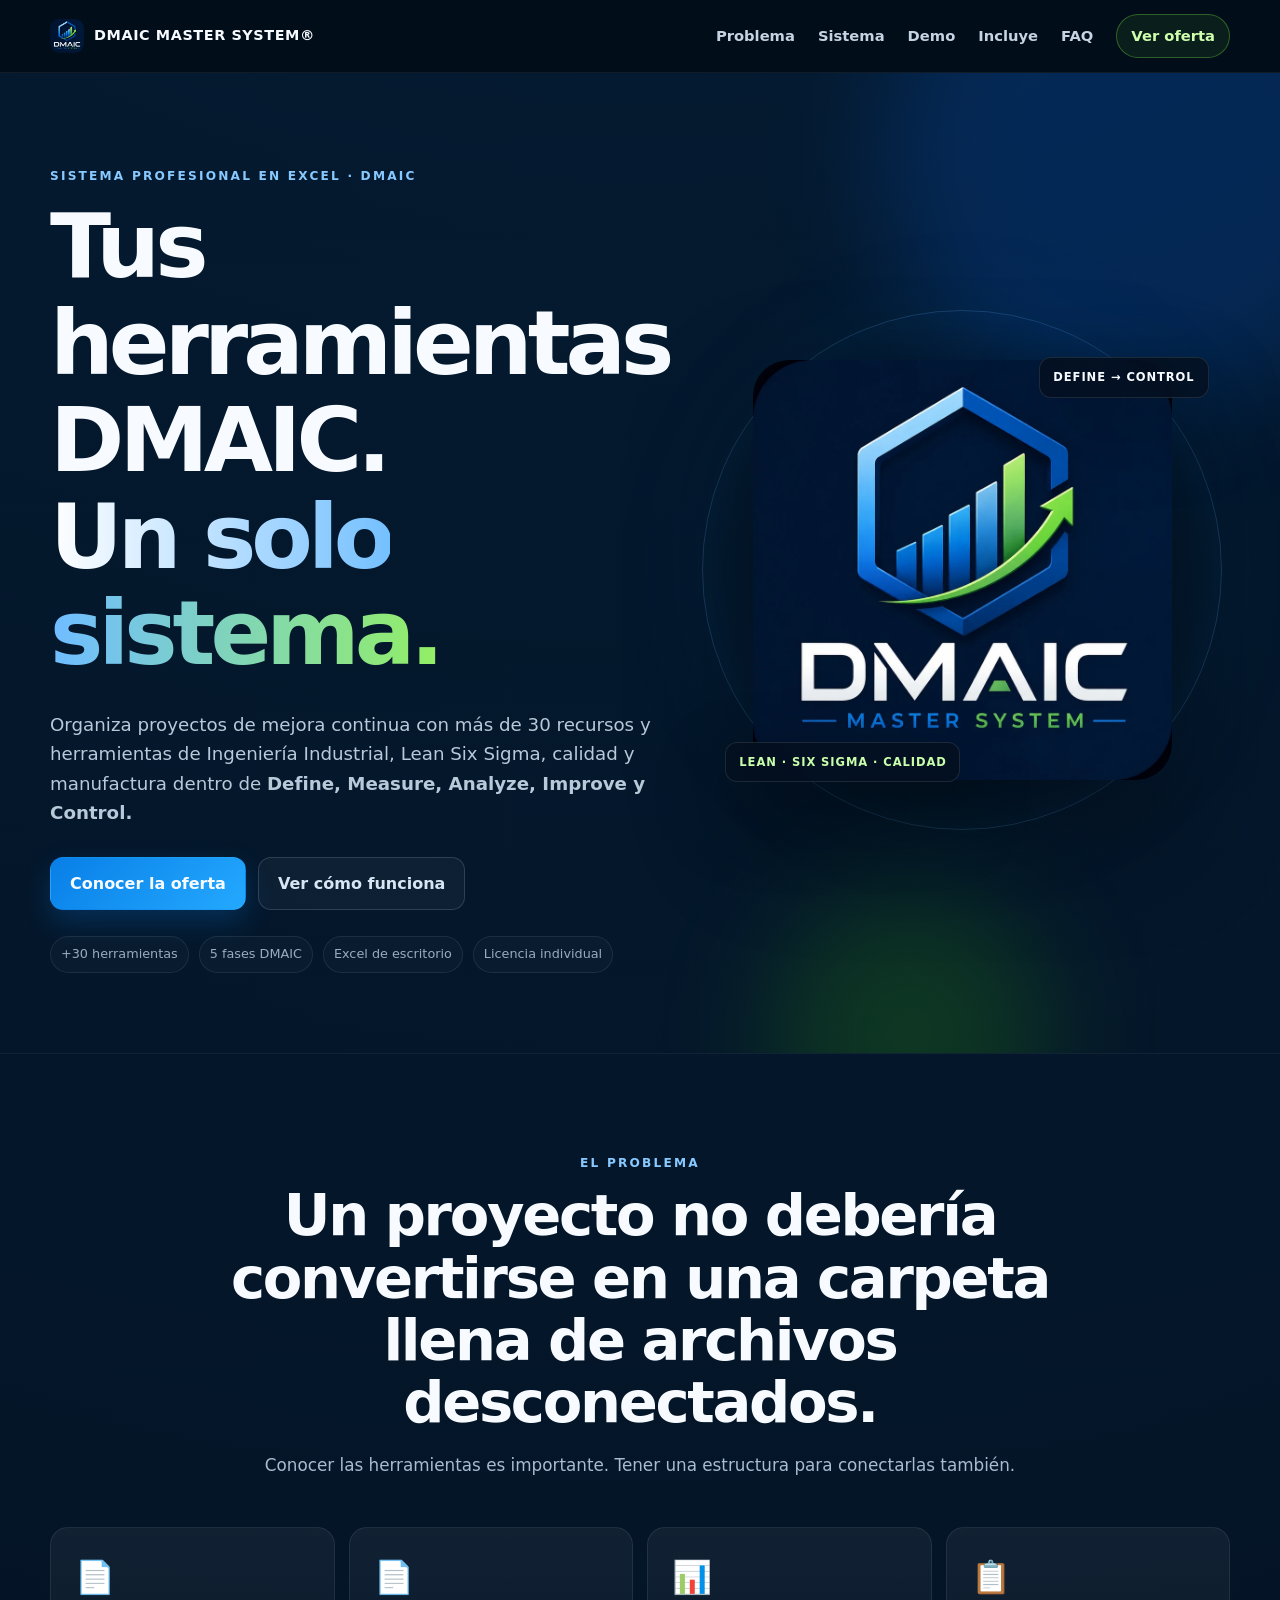
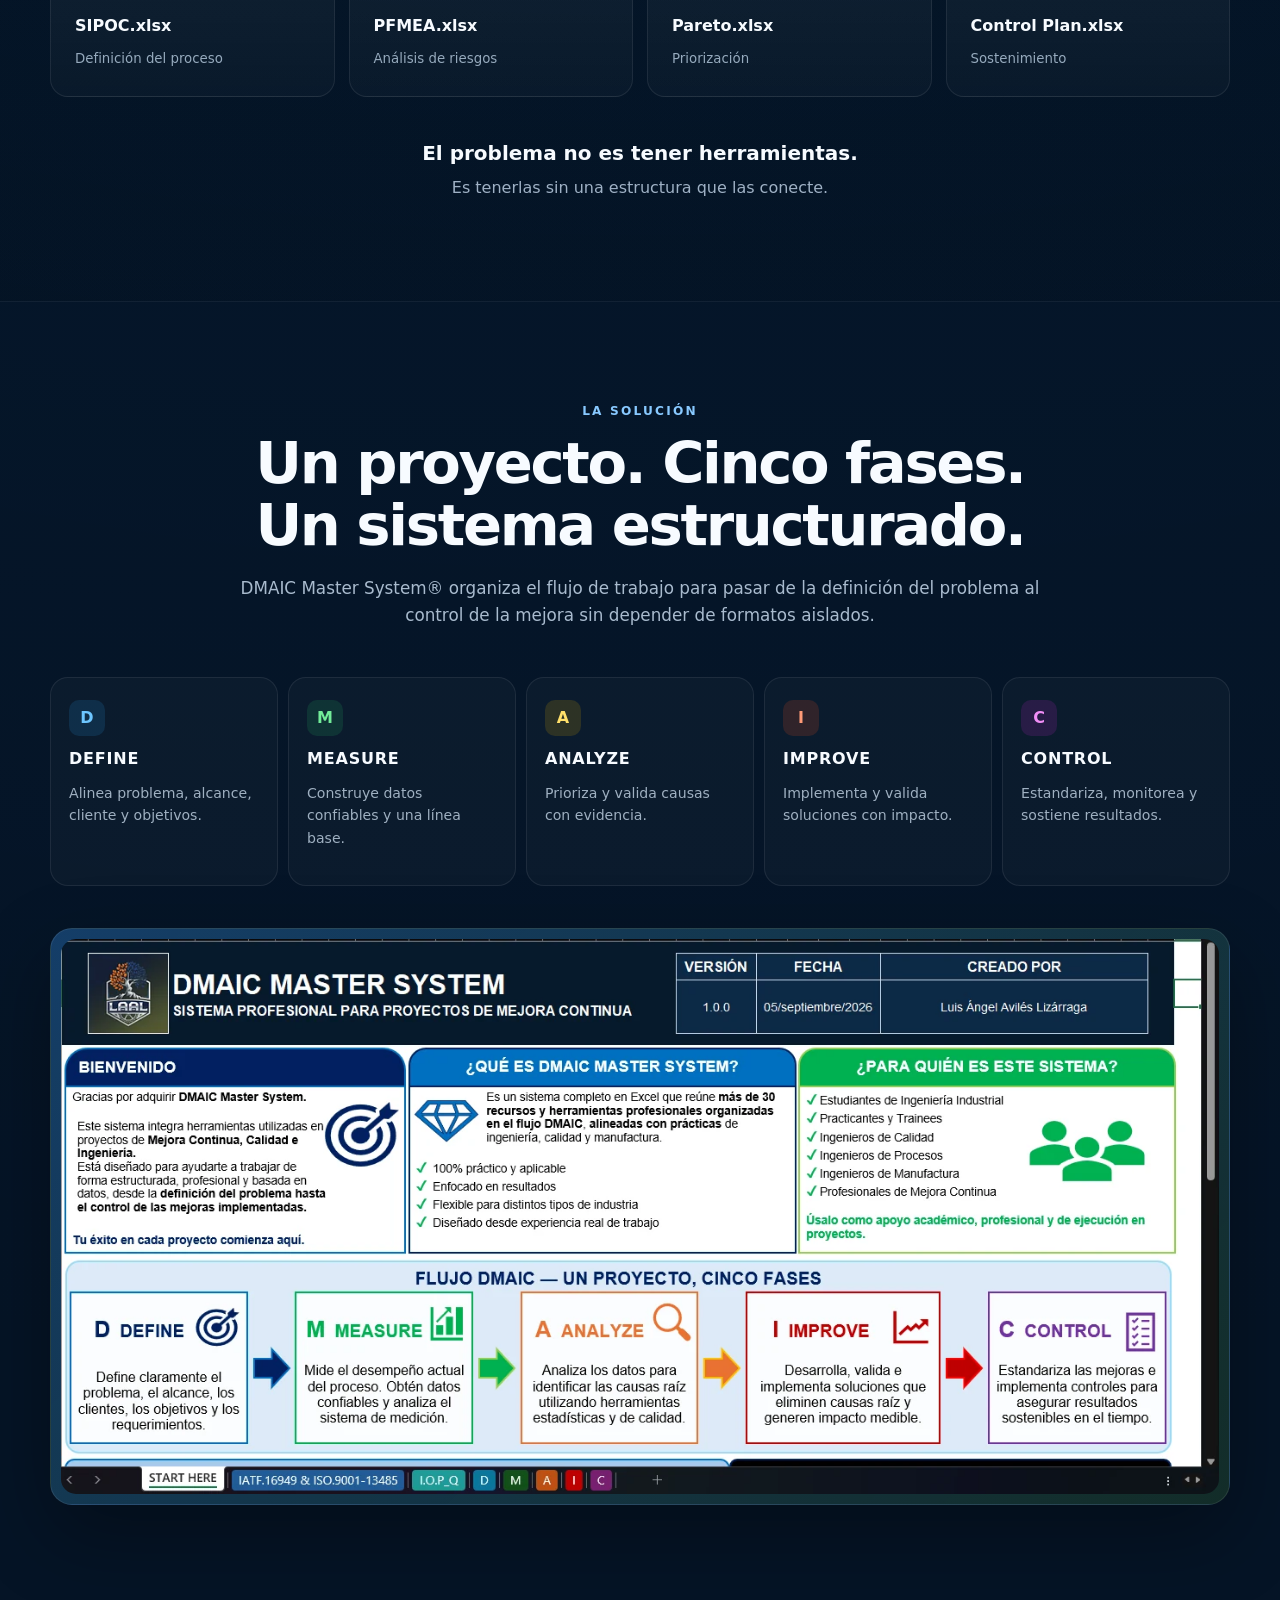
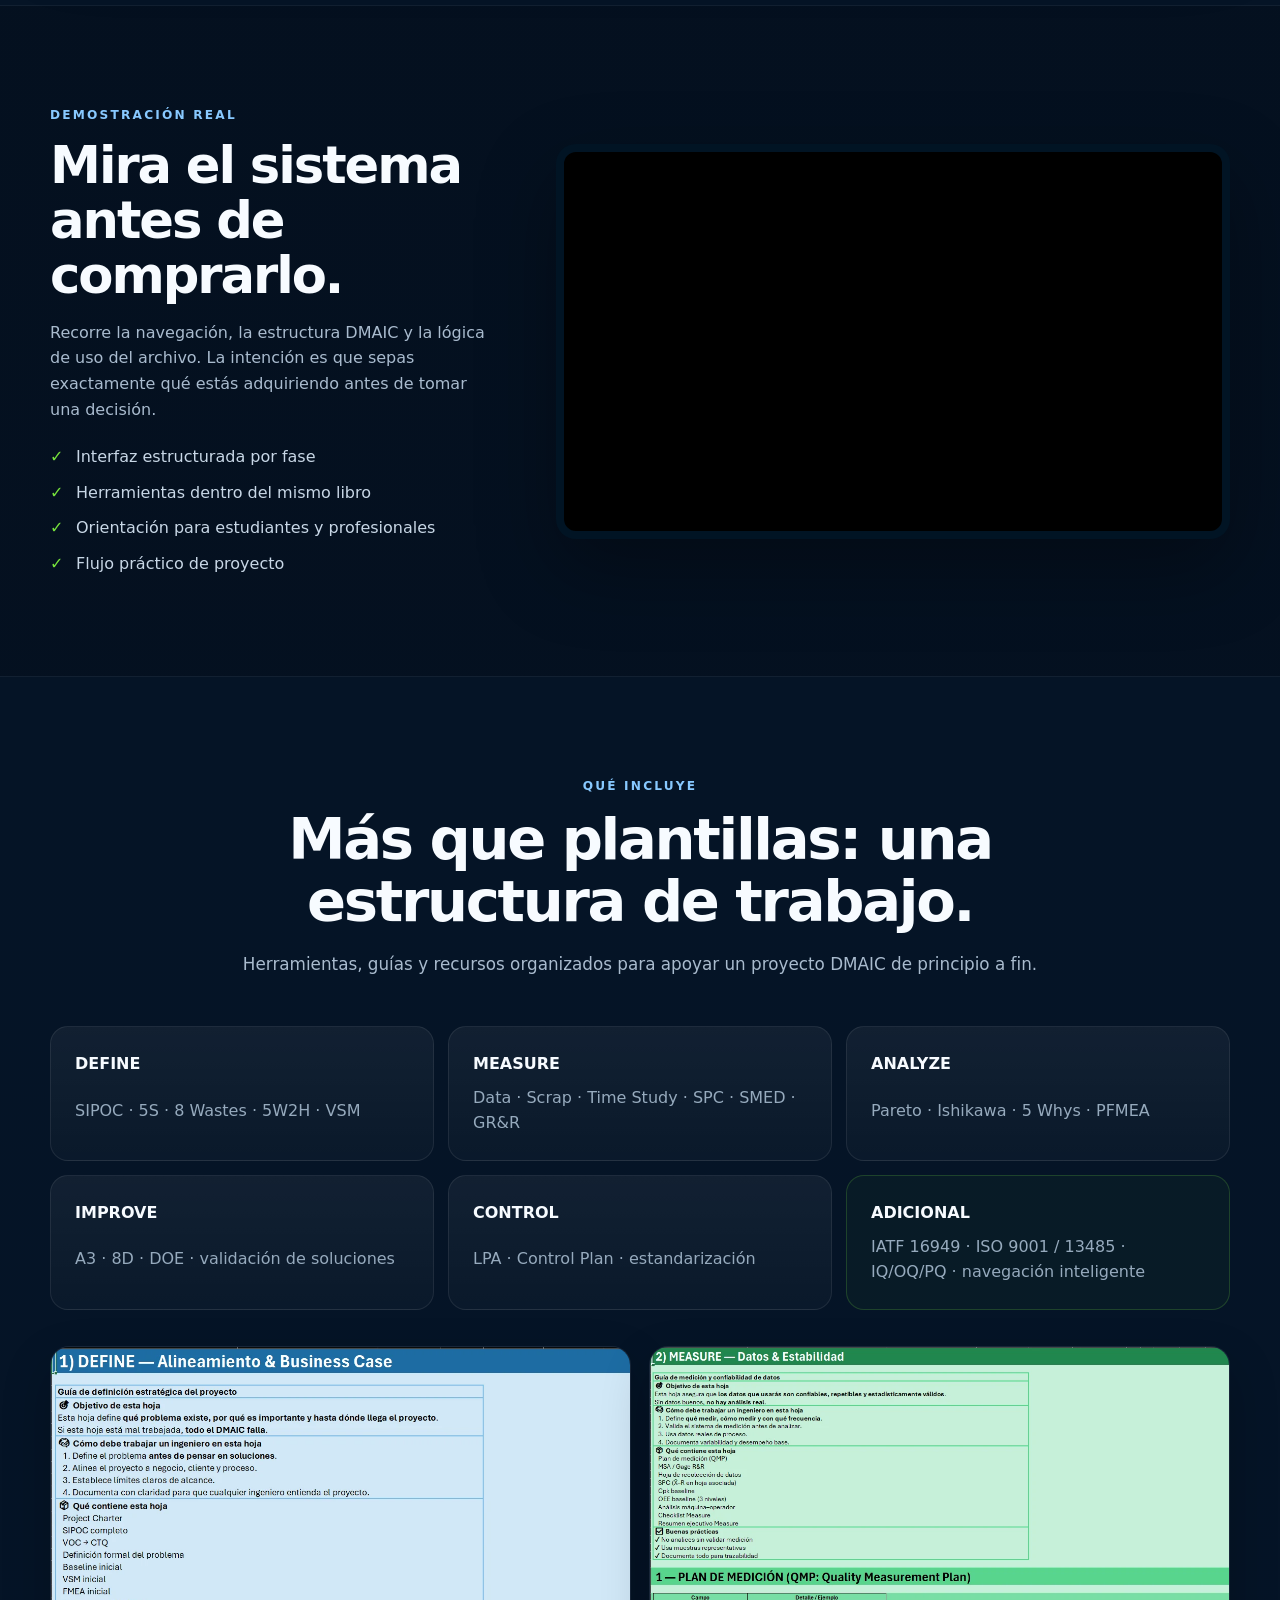
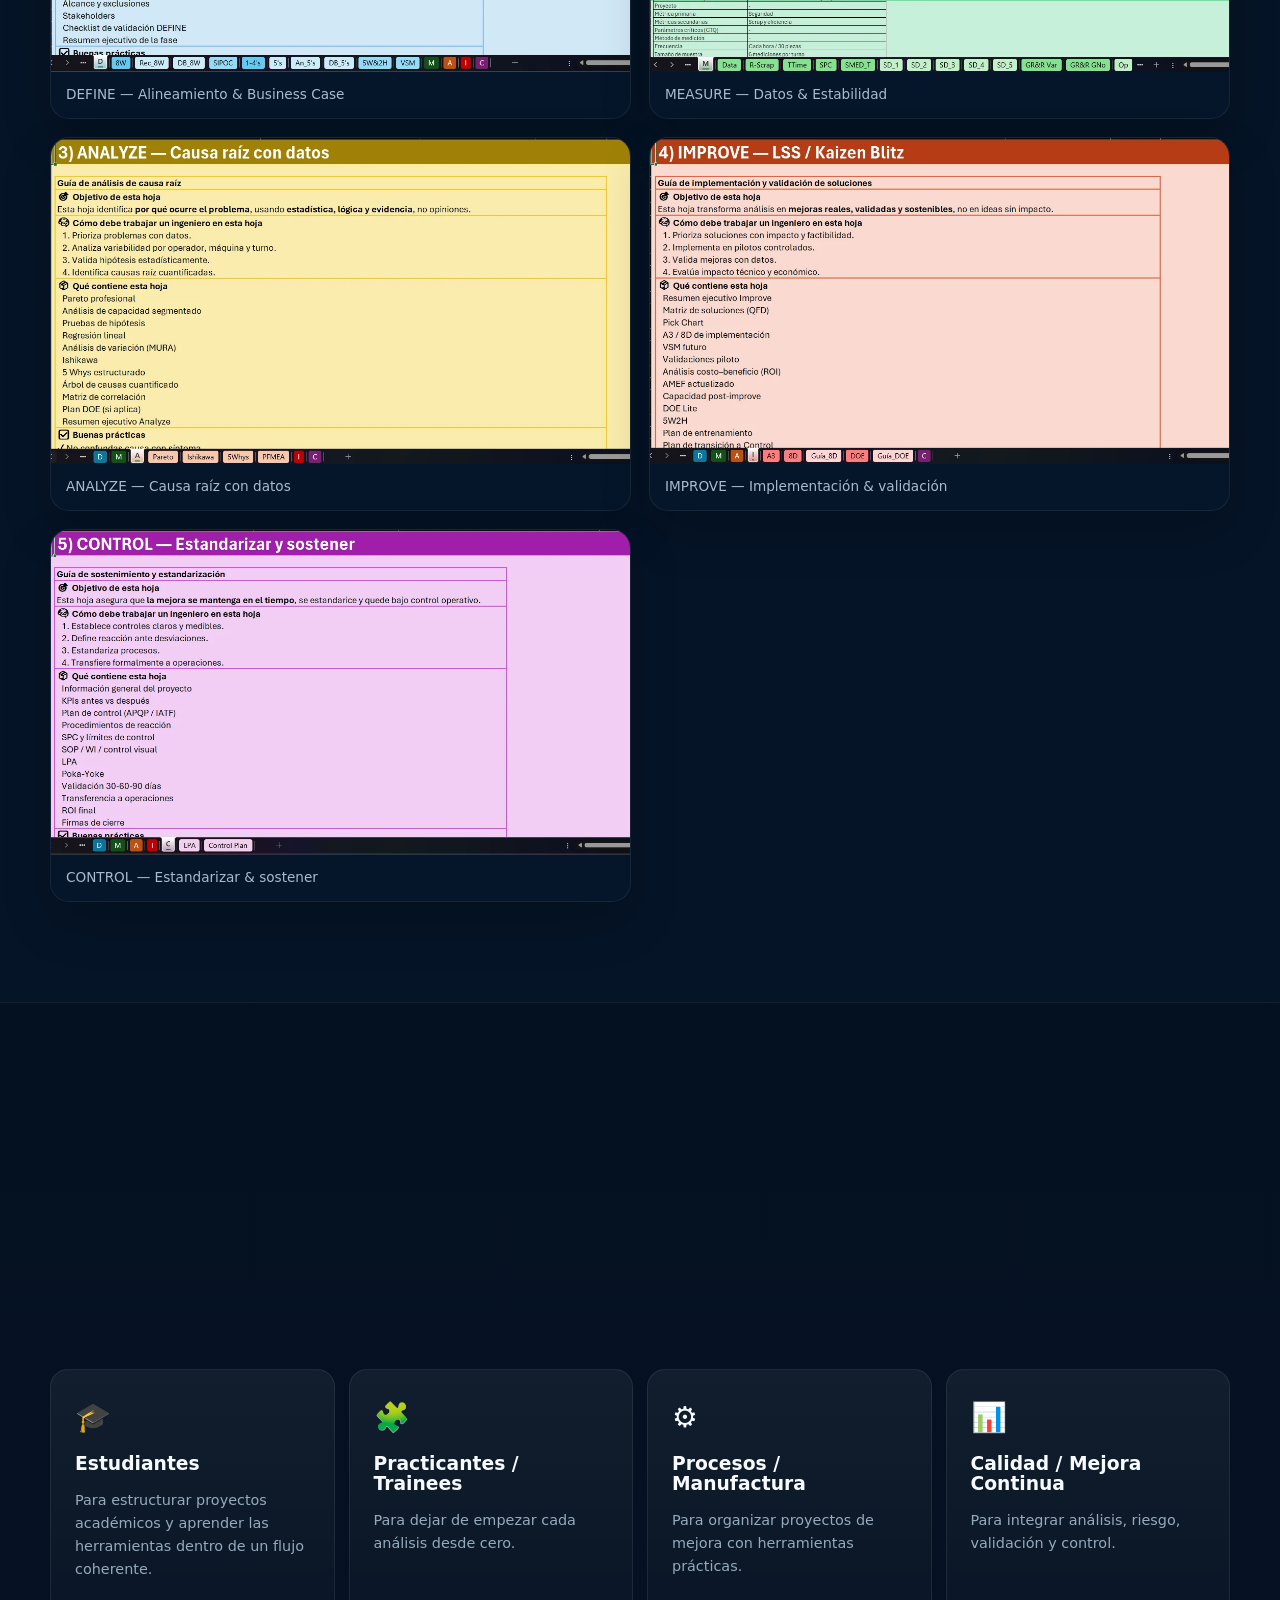
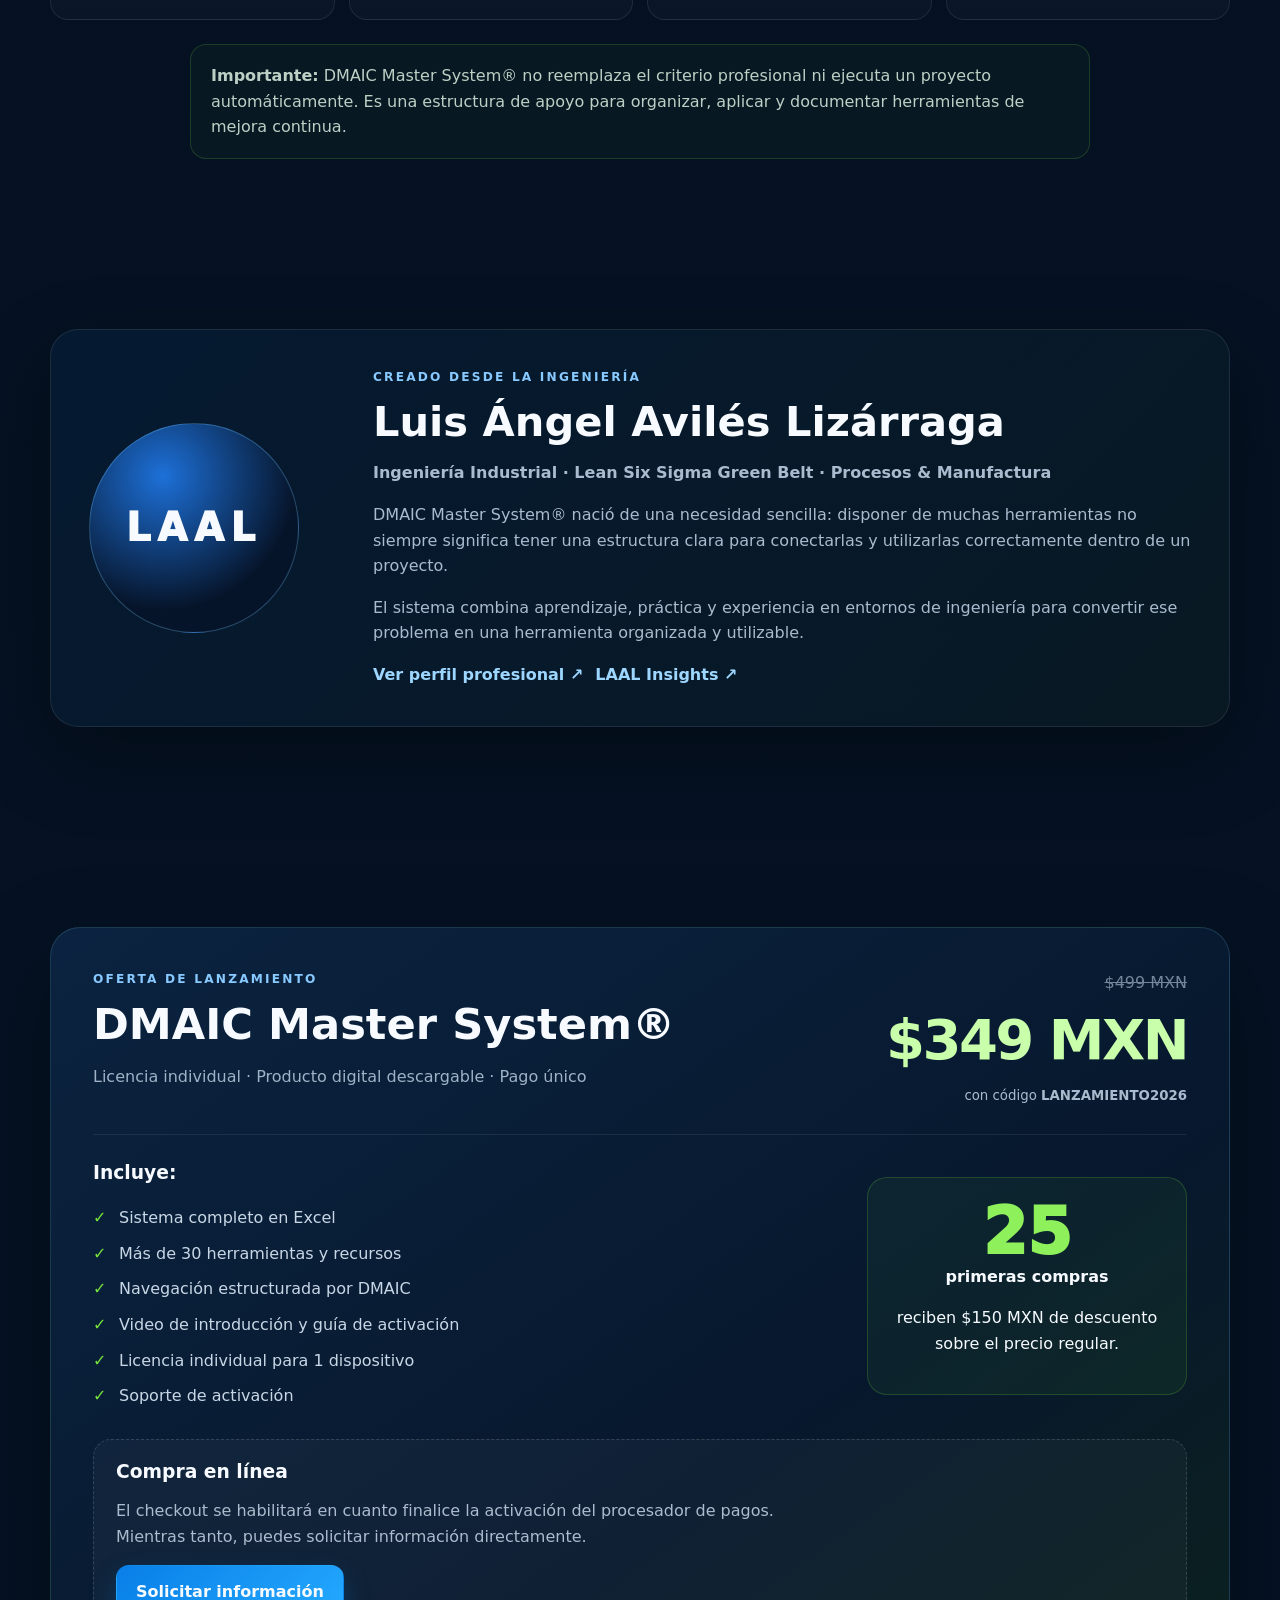
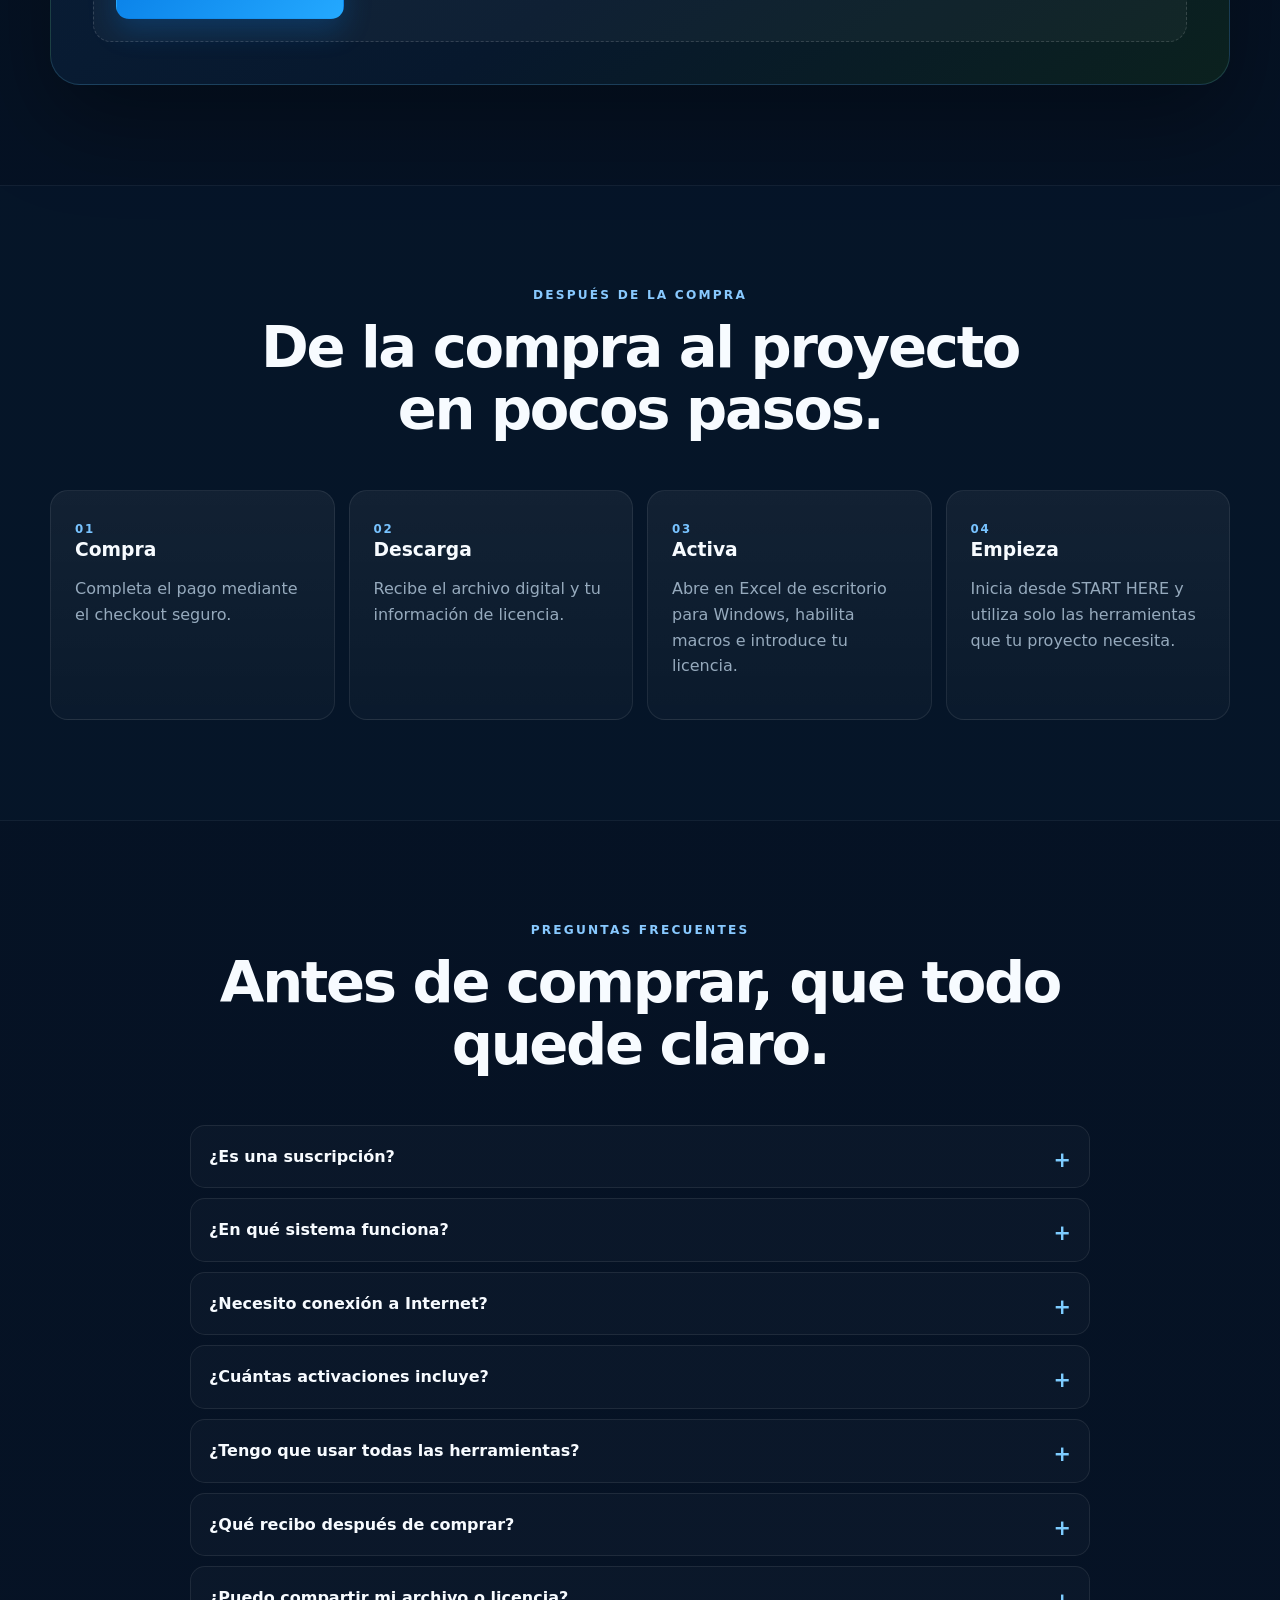
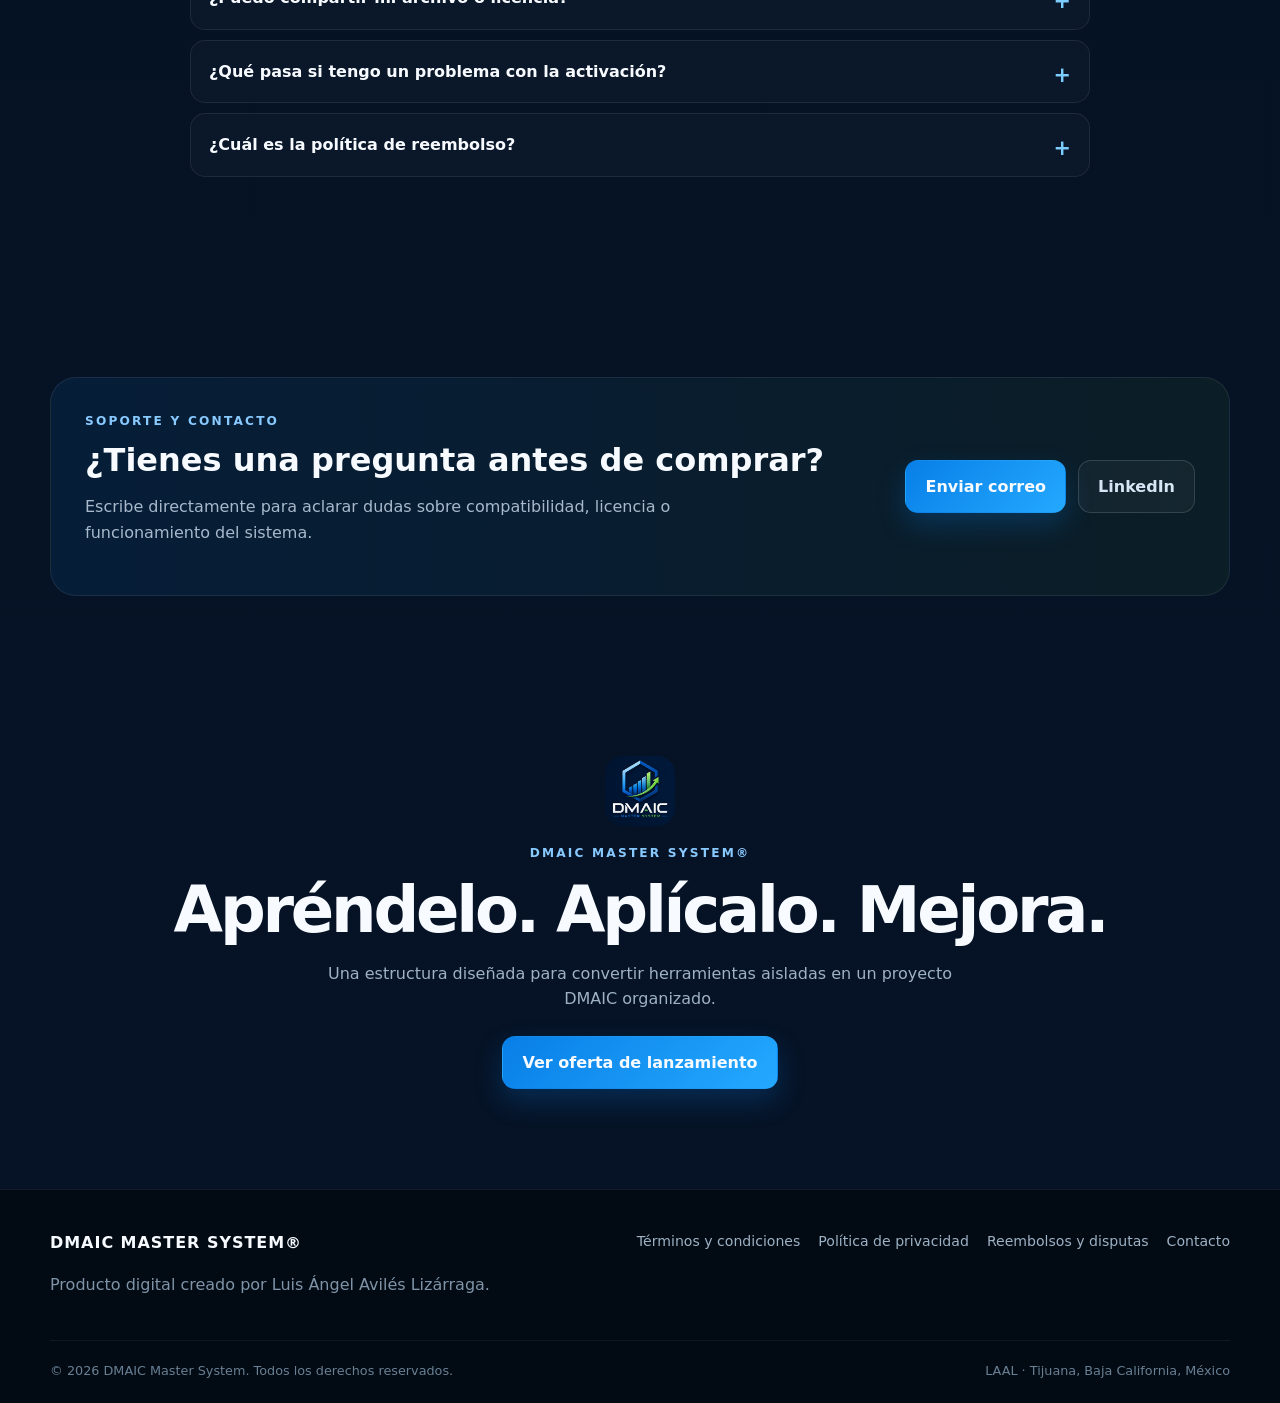
==== index.html @ c82dbb93 "Initial website launch" ====
<!DOCTYPE html>
<html lang="es">
<head>
<meta charset="utf-8"><meta name="viewport" content="width=device-width,initial-scale=1">
<title>DMAIC Master System® | Sistema profesional DMAIC en Excel</title>
<meta name="description" content="DMAIC Master System® organiza más de 30 herramientas de Ingeniería Industrial, Lean Six Sigma y mejora continua dentro de las cinco fases DMAIC, en un solo sistema profesional de Excel.">
<meta name="robots" content="index,follow"><link rel="canonical" href="https://dmaicmastersystem.com/">
<link rel="icon" href="assets/favicon.png"><link rel="stylesheet" href="styles.css">
<meta property="og:type" content="website"><meta property="og:title" content="DMAIC Master System® | Un proyecto. Cinco fases. Un solo sistema."><meta property="og:description" content="Más de 30 herramientas organizadas dentro de Define, Measure, Analyze, Improve y Control."><meta property="og:url" content="https://dmaicmastersystem.com/"><meta property="og:image" content="https://dmaicmastersystem.com/assets/og-image.jpg"><meta name="twitter:card" content="summary_large_image">
<script type="application/ld+json">{"@context":"https://schema.org","@type":"Product","name":"DMAIC Master System®","description":"Sistema profesional desarrollado en Microsoft Excel para estructurar proyectos de mejora continua mediante DMAIC.","brand":{"@type":"Brand","name":"DMAIC Master System"},"image":"https://dmaicmastersystem.com/assets/logo.webp","category":"Software / Digital Product"}</script>
</head>
<body>
<a class="skip" href="#main">Saltar al contenido</a>
<header class="header"><div class="wrap navwrap"><a class="brand" href="#top"><img src="assets/favicon.png" alt=""><span>DMAIC MASTER SYSTEM®</span></a><button class="menubtn" aria-label="Abrir menú">☰</button><nav class="nav"><a href="#problema">Problema</a><a href="#sistema">Sistema</a><a href="#demo">Demo</a><a href="#incluye">Incluye</a><a href="#faq">FAQ</a><a class="navcta" href="#oferta">Ver oferta</a></nav></div></header>
<main id="main">
<section class="hero" id="top"><div class="glow g1"></div><div class="glow g2"></div><div class="wrap hero-grid"><div class="hero-copy reveal"><div class="eyebrow">SISTEMA PROFESIONAL EN EXCEL · DMAIC</div><h1>Tus herramientas DMAIC.<br><span>Un solo sistema.</span></h1><p class="lead">Organiza proyectos de mejora continua con más de 30 recursos y herramientas de Ingeniería Industrial, Lean Six Sigma, calidad y manufactura dentro de <strong>Define, Measure, Analyze, Improve y Control.</strong></p><div class="actions"><a class="btn primary" href="#oferta">Conocer la oferta</a><a class="btn ghost" href="#demo">Ver cómo funciona</a></div><div class="trust"><span>+30 herramientas</span><span>5 fases DMAIC</span><span>Excel de escritorio</span><span>Licencia individual</span></div></div><div class="hero-art reveal"><div class="orbit"></div><img src="assets/logo.webp" alt="Logo de DMAIC Master System"><div class="chip c1">DEFINE → CONTROL</div><div class="chip c2">LEAN · SIX SIGMA · CALIDAD</div></div></div></section>
<section class="section" id="problema"><div class="wrap"><div class="head reveal"><div class="eyebrow">EL PROBLEMA</div><h2>Un proyecto no debería convertirse en una carpeta llena de archivos desconectados.</h2><p>Conocer las herramientas es importante. Tener una estructura para conectarlas también.</p></div><div class="files reveal"><div><span>📄</span><b>SIPOC.xlsx</b><small>Definición del proceso</small></div><div><span>📄</span><b>PFMEA.xlsx</b><small>Análisis de riesgos</small></div><div><span>📊</span><b>Pareto.xlsx</b><small>Priorización</small></div><div><span>📋</span><b>Control Plan.xlsx</b><small>Sostenimiento</small></div></div><div class="bridge reveal"><strong>El problema no es tener herramientas.</strong><span>Es tenerlas sin una estructura que las conecte.</span></div></div></section>
<section class="section alt" id="sistema"><div class="wrap"><div class="head reveal"><div class="eyebrow">LA SOLUCIÓN</div><h2>Un proyecto. Cinco fases. Un sistema estructurado.</h2><p>DMAIC Master System® organiza el flujo de trabajo para pasar de la definición del problema al control de la mejora sin depender de formatos aislados.</p></div><div class="phases reveal"><article class="d"><span>D</span><h3>DEFINE</h3><p>Alinea problema, alcance, cliente y objetivos.</p></article><article class="m"><span>M</span><h3>MEASURE</h3><p>Construye datos confiables y una línea base.</p></article><article class="a"><span>A</span><h3>ANALYZE</h3><p>Prioriza y valida causas con evidencia.</p></article><article class="i"><span>I</span><h3>IMPROVE</h3><p>Implementa y valida soluciones con impacto.</p></article><article class="c"><span>C</span><h3>CONTROL</h3><p>Estandariza, monitorea y sostiene resultados.</p></article></div><div class="frame reveal"><img src="assets/start.webp" alt="Pantalla START HERE de DMAIC Master System" loading="lazy"></div></div></section>
<section class="section" id="demo"><div class="wrap demo"><div class="reveal"><div class="eyebrow">DEMOSTRACIÓN REAL</div><h2>Mira el sistema antes de comprarlo.</h2><p>Recorre la navegación, la estructura DMAIC y la lógica de uso del archivo. La intención es que sepas exactamente qué estás adquiriendo antes de tomar una decisión.</p><ul class="checks"><li>Interfaz estructurada por fase</li><li>Herramientas dentro del mismo libro</li><li>Orientación para estudiantes y profesionales</li><li>Flujo práctico de proyecto</li></ul></div><div class="video reveal"><iframe src="https://www.youtube-nocookie.com/embed/h5NC1uvjAnE?rel=0" title="Demostración de DMAIC Master System" loading="lazy" allowfullscreen></iframe></div></div></section>
<section class="section alt" id="incluye"><div class="wrap"><div class="head reveal"><div class="eyebrow">QUÉ INCLUYE</div><h2>Más que plantillas: una estructura de trabajo.</h2><p>Herramientas, guías y recursos organizados para apoyar un proyecto DMAIC de principio a fin.</p></div><div class="tools reveal"><div><b>DEFINE</b><span>SIPOC · 5S · 8 Wastes · 5W2H · VSM</span></div><div><b>MEASURE</b><span>Data · Scrap · Time Study · SPC · SMED · GR&amp;R</span></div><div><b>ANALYZE</b><span>Pareto · Ishikawa · 5 Whys · PFMEA</span></div><div><b>IMPROVE</b><span>A3 · 8D · DOE · validación de soluciones</span></div><div><b>CONTROL</b><span>LPA · Control Plan · estandarización</span></div><div class="accent"><b>ADICIONAL</b><span>IATF 16949 · ISO 9001 / 13485 · IQ/OQ/PQ · navegación inteligente</span></div></div><div class="gallery"><figure class="reveal"><img src="assets/define.webp" alt="Fase Define" loading="lazy"><figcaption>DEFINE — Alineamiento &amp; Business Case</figcaption></figure><figure class="reveal"><img src="assets/measure.webp" alt="Fase Measure" loading="lazy"><figcaption>MEASURE — Datos &amp; Estabilidad</figcaption></figure><figure class="reveal"><img src="assets/analyze.webp" alt="Fase Analyze" loading="lazy"><figcaption>ANALYZE — Causa raíz con datos</figcaption></figure><figure class="reveal"><img src="assets/improve.webp" alt="Fase Improve" loading="lazy"><figcaption>IMPROVE — Implementación &amp; validación</figcaption></figure><figure class="reveal"><img src="assets/control.webp" alt="Fase Control" loading="lazy"><figcaption>CONTROL — Estandarizar &amp; sostener</figcaption></figure></div></div></section>
<section class="section"><div class="wrap"><div class="head reveal"><div class="eyebrow">PARA QUIÉN ES</div><h2>Diseñado para personas que necesitan aplicar, no solo memorizar.</h2></div><div class="audience reveal"><article><div>🎓</div><h3>Estudiantes</h3><p>Para estructurar proyectos académicos y aprender las herramientas dentro de un flujo coherente.</p></article><article><div>🧩</div><h3>Practicantes / Trainees</h3><p>Para dejar de empezar cada análisis desde cero.</p></article><article><div>⚙️</div><h3>Procesos / Manufactura</h3><p>Para organizar proyectos de mejora con herramientas prácticas.</p></article><article><div>📊</div><h3>Calidad / Mejora Continua</h3><p>Para integrar análisis, riesgo, validación y control.</p></article></div><div class="note reveal"><strong>Importante:</strong> DMAIC Master System® no reemplaza el criterio profesional ni ejecuta un proyecto automáticamente. Es una estructura de apoyo para organizar, aplicar y documentar herramientas de mejora continua.</div></div></section>
<section class="section creator"><div class="wrap creator-card reveal"><div class="creator-mark">LAAL</div><div><div class="eyebrow">CREADO DESDE LA INGENIERÍA</div><h2>Luis Ángel Avilés Lizárraga</h2><p class="role">Ingeniería Industrial · Lean Six Sigma Green Belt · Procesos &amp; Manufactura</p><p>DMAIC Master System® nació de una necesidad sencilla: disponer de muchas herramientas no siempre significa tener una estructura clara para conectarlas y utilizarlas correctamente dentro de un proyecto.</p><p>El sistema combina aprendizaje, práctica y experiencia en entornos de ingeniería para convertir ese problema en una herramienta organizada y utilizable.</p><div class="actions"><a class="link" href="https://www.linkedin.com/in/laal-industrial" target="_blank" rel="noopener">Ver perfil profesional ↗</a><a class="link" href="https://www.youtube.com/@LAAL_Insights" target="_blank" rel="noopener">LAAL Insights ↗</a></div></div></div></section>
<section class="section" id="oferta"><div class="wrap"><div class="offer reveal"><div class="offer-top"><div><div class="eyebrow">OFERTA DE LANZAMIENTO</div><h2>DMAIC Master System®</h2><p>Licencia individual · Producto digital descargable · Pago único</p></div><div class="price"><span>$499 MXN</span><strong>$349 MXN</strong><small>con código <b>LANZAMIENTO2026</b></small></div></div><hr><div class="offer-body"><div><h3>Incluye:</h3><ul class="checks"><li>Sistema completo en Excel</li><li>Más de 30 herramientas y recursos</li><li>Navegación estructurada por DMAIC</li><li>Video de introducción y guía de activación</li><li>Licencia individual para 1 dispositivo</li><li>Soporte de activación</li></ul></div><div class="launch"><span>25</span><b>primeras compras</b><p>reciben $150 MXN de descuento sobre el precio regular.</p></div></div><div class="purchase"><h3>Compra en línea</h3><p>El checkout se habilitará en cuanto finalice la activación del procesador de pagos. Mientras tanto, puedes solicitar información directamente.</p><a class="btn primary" href="mailto:luisangel200407@gmail.com?subject=Información%20DMAIC%20Master%20System">Solicitar información</a></div><!-- Al recibir el link Live de Lemon Squeezy, reemplazar este bloque por el botón de compra real. --></div></div></section>
<section class="section alt"><div class="wrap"><div class="head reveal"><div class="eyebrow">DESPUÉS DE LA COMPRA</div><h2>De la compra al proyecto en pocos pasos.</h2></div><div class="steps reveal"><div><span>01</span><h3>Compra</h3><p>Completa el pago mediante el checkout seguro.</p></div><div><span>02</span><h3>Descarga</h3><p>Recibe el archivo digital y tu información de licencia.</p></div><div><span>03</span><h3>Activa</h3><p>Abre en Excel de escritorio para Windows, habilita macros e introduce tu licencia.</p></div><div><span>04</span><h3>Empieza</h3><p>Inicia desde START HERE y utiliza solo las herramientas que tu proyecto necesita.</p></div></div></div></section>
<section class="section" id="faq"><div class="wrap"><div class="head reveal"><div class="eyebrow">PREGUNTAS FRECUENTES</div><h2>Antes de comprar, que todo quede claro.</h2></div><div class="faq reveal"><details><summary>¿Es una suscripción?</summary><p>No. La versión actual se vende mediante un pago único para la licencia adquirida.</p></details><details><summary>¿En qué sistema funciona?</summary><p>La versión comercial actual está diseñada para Microsoft Excel de escritorio en Windows y utiliza macros VBA.</p></details><details><summary>¿Necesito conexión a Internet?</summary><p>La conexión se requiere para la activación inicial de la licencia. Después, el archivo puede utilizarse localmente según las condiciones de la licencia.</p></details><details><summary>¿Cuántas activaciones incluye?</summary><p>La licencia individual permite una activación en un dispositivo. Si cambias de computadora, deberás solicitar la liberación de la activación anterior.</p></details><details><summary>¿Tengo que usar todas las herramientas?</summary><p>No. Cada proyecto requiere criterio para seleccionar únicamente las herramientas relevantes.</p></details><details><summary>¿Qué recibo después de comprar?</summary><p>El archivo DMAIC Master System®, información de licencia, guía breve de activación y acceso al video de introducción.</p></details><details><summary>¿Puedo compartir mi archivo o licencia?</summary><p>No. La licencia es individual y no autoriza redistribución, reventa ni uso compartido fuera de sus términos.</p></details><details><summary>¿Qué pasa si tengo un problema con la activación?</summary><p>Escribe a <a href="mailto:luisangel200407@gmail.com">luisangel200407@gmail.com</a>.</p></details><details><summary>¿Cuál es la política de reembolso?</summary><p>Consulta la <a href="refunds.html">Política de reembolsos</a> antes de comprar.</p></details></div></div></section>
<section class="section"><div class="wrap contact reveal"><div><div class="eyebrow">SOPORTE Y CONTACTO</div><h2>¿Tienes una pregunta antes de comprar?</h2><p>Escribe directamente para aclarar dudas sobre compatibilidad, licencia o funcionamiento del sistema.</p></div><div class="actions"><a class="btn primary" href="mailto:luisangel200407@gmail.com">Enviar correo</a><a class="btn ghost" href="https://www.linkedin.com/in/laal-industrial" target="_blank" rel="noopener">LinkedIn</a></div></div></section>
<section class="section final"><div class="wrap reveal"><img src="assets/favicon.png" alt=""><div class="eyebrow">DMAIC MASTER SYSTEM®</div><h2>Apréndelo. Aplícalo. Mejora.</h2><p>Una estructura diseñada para convertir herramientas aisladas en un proyecto DMAIC organizado.</p><a class="btn primary" href="#oferta">Ver oferta de lanzamiento</a></div></section>
</main>
<footer class="footer"><div class="wrap footer-grid"><div><div class="fbrand">DMAIC MASTER SYSTEM®</div><p>Producto digital creado por Luis Ángel Avilés Lizárraga.</p></div><div class="flinks"><a href="terms.html">Términos y condiciones</a><a href="privacy.html">Política de privacidad</a><a href="refunds.html">Reembolsos y disputas</a><a href="mailto:luisangel200407@gmail.com">Contacto</a></div></div><div class="wrap footer-bottom"><span>© <span id="year"></span> DMAIC Master System. Todos los derechos reservados.</span><span>LAAL · Tijuana, Baja California, México</span></div></footer>
<script src="script.js"></script>
</body></html>
---- styles.css ----
:root{--bg:#04101f;--bg2:#07182d;--card:#0a2039;--text:#f7fbff;--muted:#a9bbce;--blue:#0d8dff;--green:#77e33c;--line:rgba(147,197,253,.16);--shadow:0 30px 80px rgba(0,0,0,.32)}*{box-sizing:border-box}html{scroll-behavior:smooth}body{margin:0;font-family:Inter,ui-sans-serif,system-ui,-apple-system,BlinkMacSystemFont,"Segoe UI",sans-serif;background:radial-gradient(circle at 50% -10%,rgba(13,141,255,.16),transparent 34%),linear-gradient(180deg,#030b15 0%,var(--bg) 25%,#061326 100%);color:var(--text);line-height:1.6;overflow-x:hidden}a{color:inherit}img{max-width:100%;display:block}.wrap{width:min(1180px,calc(100% - 40px));margin:auto}.skip{position:absolute;left:-999px}.skip:focus{left:10px;top:10px;background:#fff;color:#000;padding:10px;z-index:999}.header{position:sticky;top:0;z-index:50;background:rgba(3,11,21,.78);backdrop-filter:blur(18px);border-bottom:1px solid rgba(255,255,255,.06)}.navwrap{height:72px;display:flex;align-items:center;justify-content:space-between;gap:20px}.brand{display:flex;align-items:center;gap:10px;text-decoration:none;font-weight:900;letter-spacing:.04em;font-size:.9rem}.brand img{width:34px;height:34px;border-radius:9px}.nav{display:flex;align-items:center;gap:23px}.nav a{color:#c5d3e2;text-decoration:none;font-size:.92rem;font-weight:700}.navcta{padding:9px 14px;border-radius:999px;border:1px solid rgba(119,227,60,.35);background:rgba(119,227,60,.08);color:#cfffad!important}.menubtn{display:none;background:none;border:0;color:#fff;font-size:1.5rem}.hero{position:relative;min-height:760px;display:grid;align-items:center;overflow:hidden;border-bottom:1px solid rgba(255,255,255,.05)}.hero-grid{display:grid;grid-template-columns:1.08fr .92fr;align-items:center;gap:65px;padding:94px 0 80px}.glow{position:absolute;border-radius:50%;filter:blur(55px);opacity:.45}.g1{width:520px;height:520px;background:#063b83;top:-180px;right:-120px}.g2{width:280px;height:280px;background:#1a5d1a;right:18%;bottom:-120px}.eyebrow{font-size:.76rem;font-weight:900;letter-spacing:.18em;color:#88c9ff;margin-bottom:12px}h1,h2,h3{line-height:1.08;margin:0}h1{font-size:clamp(3rem,7vw,5.9rem);letter-spacing:-.055em}h1 span{background:linear-gradient(90deg,#fff 0%,#70beff 48%,#93ef64 100%);-webkit-background-clip:text;color:transparent}.lead{font-size:1.14rem;color:#b8c9d9;max-width:710px;margin:28px 0 30px}.actions{display:flex;gap:12px;flex-wrap:wrap}.btn{display:inline-flex;align-items:center;justify-content:center;text-decoration:none;border-radius:13px;padding:13px 19px;font-weight:850;border:1px solid transparent;transition:.25s}.primary{background:linear-gradient(135deg,#087fe7,#24a9ff);box-shadow:0 12px 28px rgba(8,127,231,.24)}.primary:hover{transform:translateY(-2px);box-shadow:0 18px 35px rgba(8,127,231,.34)}.ghost{border-color:rgba(255,255,255,.14);background:rgba(255,255,255,.04);color:#d7e5f4}.trust{display:flex;flex-wrap:wrap;gap:10px;margin-top:26px}.trust span{font-size:.8rem;color:#98acc1;border:1px solid rgba(255,255,255,.08);border-radius:999px;padding:7px 10px;background:rgba(255,255,255,.025)}.hero-art{position:relative;display:grid;place-items:center;min-height:560px}.hero-art img{width:min(500px,92%);border-radius:36px;box-shadow:0 50px 120px rgba(0,0,0,.42);position:relative;z-index:2}.orbit{position:absolute;width:520px;height:520px;border:1px solid rgba(91,178,255,.22);border-radius:50%;box-shadow:inset 0 0 90px rgba(13,141,255,.08),0 0 120px rgba(13,141,255,.05)}.chip{position:absolute;z-index:3;background:rgba(4,16,31,.84);backdrop-filter:blur(12px);border:1px solid rgba(255,255,255,.1);padding:10px 13px;border-radius:12px;font-size:.72rem;font-weight:850;letter-spacing:.08em;box-shadow:var(--shadow)}.c1{top:12%;right:-4%}.c2{left:-2%;bottom:12%;color:#c8ffab}.section{padding:100px 0}.alt{background:rgba(7,24,45,.52);border-top:1px solid rgba(255,255,255,.05);border-bottom:1px solid rgba(255,255,255,.05)}.head{max-width:850px;margin:0 auto 48px;text-align:center}.head h2{font-size:clamp(2.25rem,4.5vw,4rem);letter-spacing:-.04em}.head p{font-size:1.05rem;color:var(--muted);margin:18px auto 0}.files{display:grid;grid-template-columns:repeat(4,1fr);gap:14px}.files>div,.tools>div,.audience article,.steps>div{background:linear-gradient(180deg,rgba(255,255,255,.055),rgba(255,255,255,.025));border:1px solid rgba(255,255,255,.08);border-radius:18px;padding:24px}.files>div{display:grid;gap:7px;min-height:170px}.files span{font-size:2rem}.files small,.tools span,.audience p,.steps p{color:#96aabd}.bridge{margin:40px auto 0;max-width:820px;text-align:center;display:grid;gap:6px}.bridge strong{font-size:1.25rem}.bridge span{color:#9fb1c5}.phases{display:grid;grid-template-columns:repeat(5,1fr);gap:10px;margin-bottom:42px}.phases article{border-radius:18px;padding:22px 18px;background:rgba(255,255,255,.028);border:1px solid rgba(255,255,255,.08);min-height:190px}.phases article>span{display:inline-grid;place-items:center;width:36px;height:36px;border-radius:10px;font-weight:900;margin-bottom:14px}.phases h3{font-size:1rem;letter-spacing:.05em}.phases p{color:#9fb0c1;font-size:.88rem}.d>span{background:rgba(38,136,198,.18);color:#6dc6ff}.m>span{background:rgba(37,163,90,.18);color:#72ed99}.a>span{background:rgba(201,157,0,.18);color:#ffe06a}.i>span{background:rgba(215,76,31,.18);color:#ff9a77}.c>span{background:rgba(173,37,181,.18);color:#f18ef7}.frame{padding:10px;border-radius:22px;background:linear-gradient(135deg,rgba(57,158,255,.3),rgba(119,227,60,.12));border:1px solid rgba(255,255,255,.09);box-shadow:var(--shadow)}.frame img{border-radius:15px;width:100%}.demo{display:grid;grid-template-columns:.8fr 1.2fr;gap:56px;align-items:center}.demo h2{font-size:clamp(2.2rem,4vw,3.8rem);letter-spacing:-.04em}.demo p{color:var(--muted)}.checks{list-style:none;padding:0;margin:22px 0 0;display:grid;gap:10px}.checks li{position:relative;padding-left:26px;color:#c8d7e6}.checks li:before{content:"✓";position:absolute;left:0;color:var(--green);font-weight:900}.video{position:relative;padding-top:56.25%;overflow:hidden;border-radius:20px;background:#000;border:8px solid rgba(13,141,255,.14);box-shadow:var(--shadow)}.video iframe{position:absolute;inset:0;width:100%;height:100%;border:0}.tools{display:grid;grid-template-columns:repeat(3,1fr);gap:14px}.tools>div{display:grid;gap:8px}.tools .accent{border-color:rgba(119,227,60,.2);background:rgba(119,227,60,.035)}.gallery{display:grid;grid-template-columns:repeat(2,1fr);gap:18px;margin-top:36px}.gallery figure{margin:0;background:#06162a;border:1px solid rgba(255,255,255,.07);border-radius:19px;overflow:hidden;box-shadow:0 20px 50px rgba(0,0,0,.2)}.gallery img{width:100%;aspect-ratio:16/9;object-fit:cover;object-position:top left}.gallery figcaption{padding:12px 15px;color:#a9bbce;font-size:.85rem}.audience{display:grid;grid-template-columns:repeat(4,1fr);gap:14px}.audience article>div{font-size:1.8rem;margin-bottom:14px}.audience p{font-size:.9rem}.note{margin:24px auto 0;max-width:900px;border:1px solid rgba(119,227,60,.18);background:rgba(119,227,60,.035);border-radius:16px;padding:18px 20px;color:#bdd0c5}.creator{padding-top:70px}.creator-card{display:grid;grid-template-columns:240px 1fr;gap:44px;align-items:center;padding:38px;border:1px solid rgba(255,255,255,.09);border-radius:28px;background:linear-gradient(135deg,rgba(13,141,255,.07),rgba(119,227,60,.035));box-shadow:var(--shadow)}.creator-mark{width:210px;height:210px;border-radius:50%;display:grid;place-items:center;font-size:2.4rem;font-weight:950;letter-spacing:.18em;background:radial-gradient(circle at 35% 25%,#1d70d8,#061429 65%);border:1px solid rgba(120,202,255,.3)}.creator-card h2{font-size:2.6rem}.role{color:#8fcfff;font-weight:700}.creator-card p{color:#a9bbce}.link{color:#9dd6ff;text-decoration:none;font-weight:800}.offer{border-radius:30px;padding:42px;background:linear-gradient(145deg,#0b2340,#07182d 65%,#0b211e);border:1px solid rgba(117,221,255,.16);box-shadow:0 35px 90px rgba(0,0,0,.34)}.offer-top{display:flex;align-items:flex-start;justify-content:space-between;gap:30px}.offer-top h2{font-size:2.7rem}.offer-top p{color:#9fb2c6}.price{text-align:right;display:grid}.price>span{text-decoration:line-through;color:#72869a}.price strong{font-size:3.5rem;letter-spacing:-.045em;color:#c9ffab}.price small{color:#a8bbcc}.offer hr{border:0;height:1px;background:rgba(255,255,255,.08);margin:28px 0}.offer-body{display:grid;grid-template-columns:1fr 320px;gap:42px;align-items:center}.launch{border:1px solid rgba(119,227,60,.2);background:rgba(119,227,60,.055);border-radius:20px;padding:22px;text-align:center}.launch span{font-size:4rem;font-weight:950;line-height:1;color:#8ef05b;display:block}.purchase{margin-top:30px;border-radius:18px;padding:22px;background:rgba(255,255,255,.035);border:1px dashed rgba(255,255,255,.15)}.purchase p{color:#aabccd;max-width:730px}.steps{display:grid;grid-template-columns:repeat(4,1fr);gap:14px}.steps span{font-size:.74rem;color:#78c3ff;font-weight:900;letter-spacing:.15em}.faq{max-width:900px;margin:auto;display:grid;gap:10px}.faq details{border:1px solid rgba(255,255,255,.08);border-radius:15px;background:rgba(255,255,255,.025);padding:0 18px}.faq summary{cursor:pointer;font-weight:800;padding:18px 0;list-style:none}.faq summary:after{content:"+";float:right;color:#7dccff;font-size:1.3rem}.faq details[open] summary:after{content:"−"}.faq p{color:#a8bbce;margin-top:0;padding-bottom:16px}.faq a{color:#88ceff}.contact{display:flex;justify-content:space-between;align-items:center;gap:32px;padding:34px;border-radius:26px;background:linear-gradient(90deg,rgba(13,141,255,.09),rgba(119,227,60,.055));border:1px solid rgba(255,255,255,.08)}.contact h2{font-size:2rem}.contact p{color:#a8b9cb;max-width:700px}.final{text-align:center;padding-top:60px}.final img{width:70px;height:70px;border-radius:18px;margin:0 auto 18px}.final h2{font-size:clamp(2.4rem,5vw,4.5rem);letter-spacing:-.05em}.final p{color:#9fb1c5;max-width:680px;margin:16px auto 24px}.footer{border-top:1px solid rgba(255,255,255,.07);padding:40px 0 22px;background:#020a13}.footer-grid{display:flex;justify-content:space-between;gap:30px}.fbrand{font-weight:900;letter-spacing:.06em}.footer p{color:#7f94a8}.flinks{display:flex;flex-wrap:wrap;gap:18px}.flinks a{color:#9eb2c5;text-decoration:none;font-size:.88rem}.footer-bottom{margin-top:26px;padding-top:20px;border-top:1px solid rgba(255,255,255,.055);display:flex;justify-content:space-between;gap:20px;color:#698094;font-size:.8rem}.reveal{opacity:0;transform:translateY(22px);transition:opacity .7s ease,transform .7s ease}.reveal.visible{opacity:1;transform:none}.legal{max-width:860px;padding:80px 0}.legal h1{font-size:clamp(2.5rem,5vw,4.4rem)}.legal h2{font-size:1.45rem;margin-top:32px}.legal p,.legal li{color:#afc0d1}.legal a{color:#8bceff}@media(max-width:980px){.hero-grid,.demo{grid-template-columns:1fr}.hero{min-height:auto}.hero-art{min-height:460px}.phases{grid-template-columns:repeat(2,1fr)}.files{grid-template-columns:repeat(2,1fr)}.tools{grid-template-columns:repeat(2,1fr)}.audience{grid-template-columns:repeat(2,1fr)}.creator-card{grid-template-columns:1fr}.creator-mark{width:160px;height:160px}.offer-body{grid-template-columns:1fr}.steps{grid-template-columns:repeat(2,1fr)}}@media(max-width:720px){.wrap{width:min(100% - 26px,1180px)}.section{padding:72px 0}.menubtn{display:block}.nav{position:absolute;top:72px;left:13px;right:13px;display:none;flex-direction:column;align-items:stretch;padding:16px;border-radius:16px;background:#061526;border:1px solid rgba(255,255,255,.1);box-shadow:var(--shadow)}.nav.open{display:flex}.hero-grid{padding:72px 0 56px;gap:24px}.hero-art{min-height:370px}.orbit{width:340px;height:340px}.hero-art img{width:330px}.c1{right:1%}.c2{left:1%}h1{font-size:3.2rem}.head h2{font-size:2.45rem}.files,.tools,.gallery,.audience,.steps{grid-template-columns:1fr}.phases{grid-template-columns:1fr}.creator-card,.offer{padding:25px}.offer-top{display:grid}.price{text-align:left}.price strong{font-size:3rem}.contact,.footer-grid,.footer-bottom{display:grid}}@media(prefers-reduced-motion:reduce){*{scroll-behavior:auto!important;transition:none!important}.reveal{opacity:1;transform:none}}
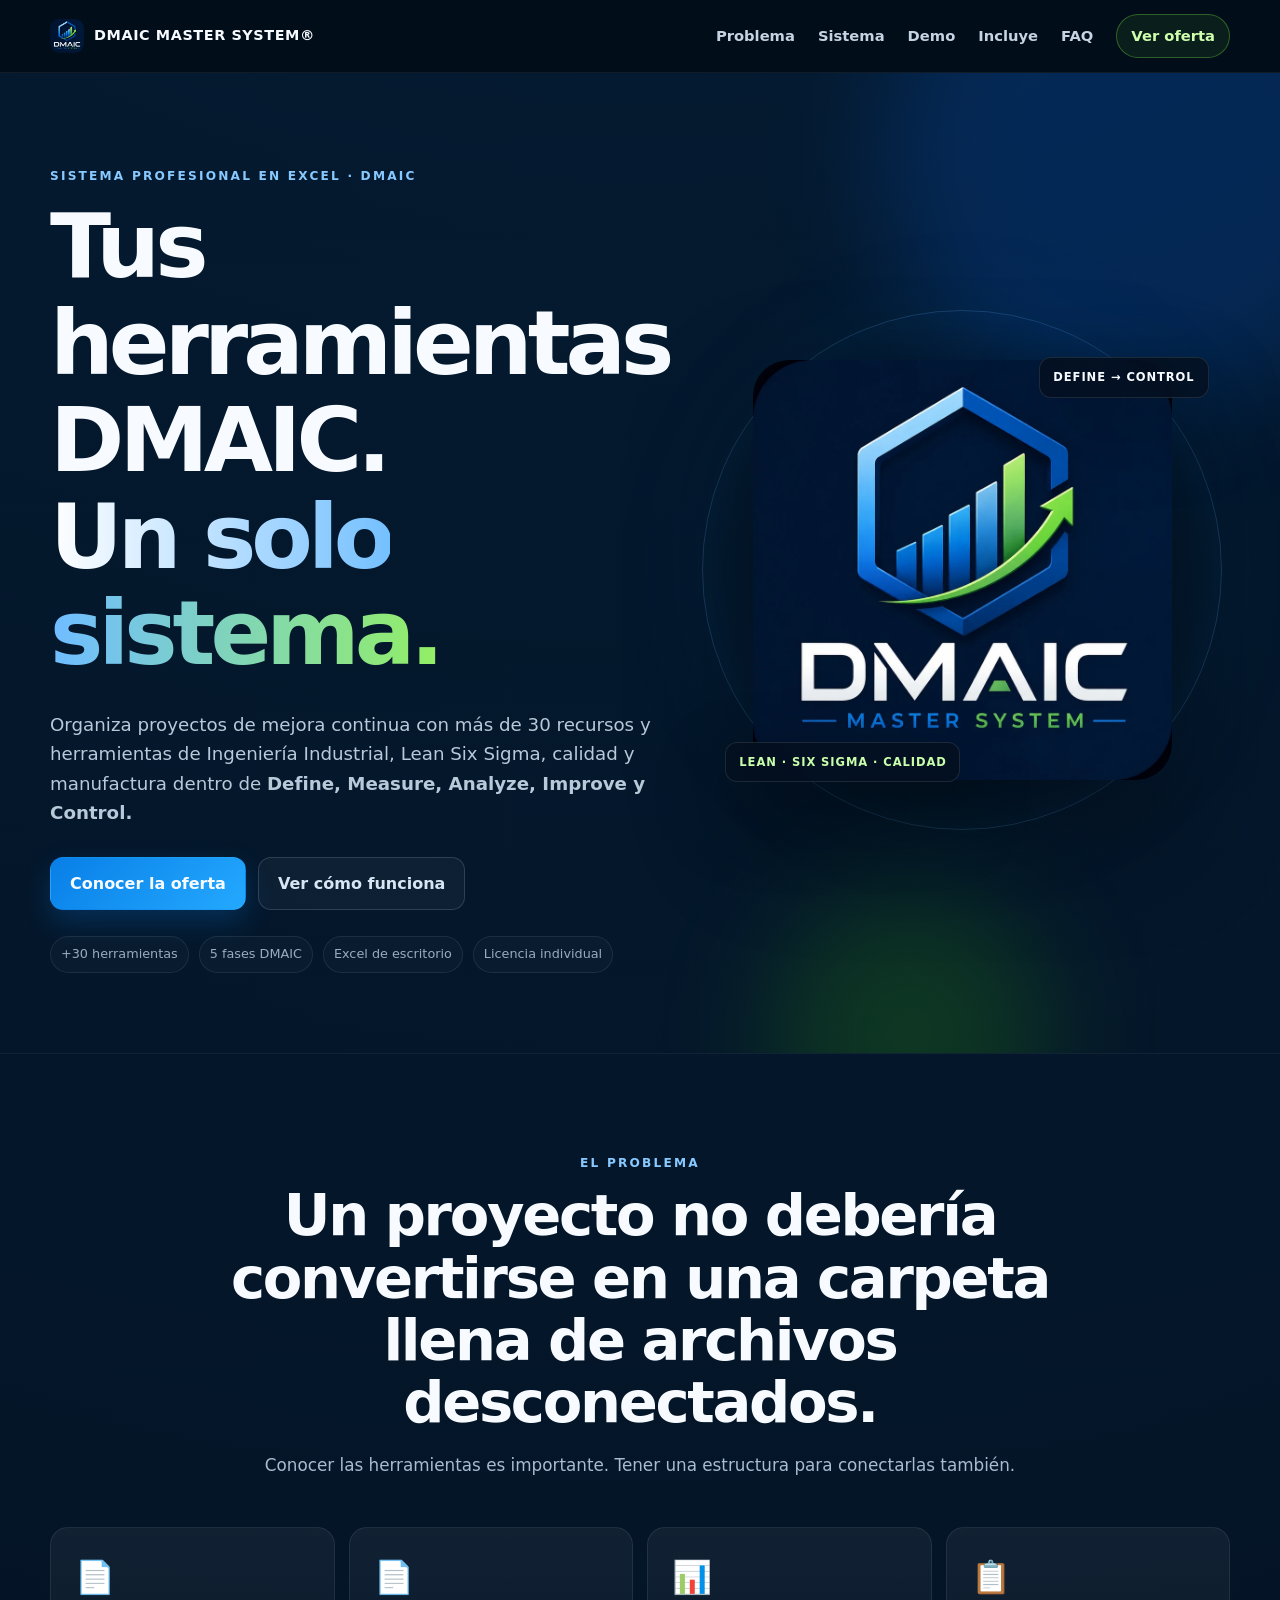
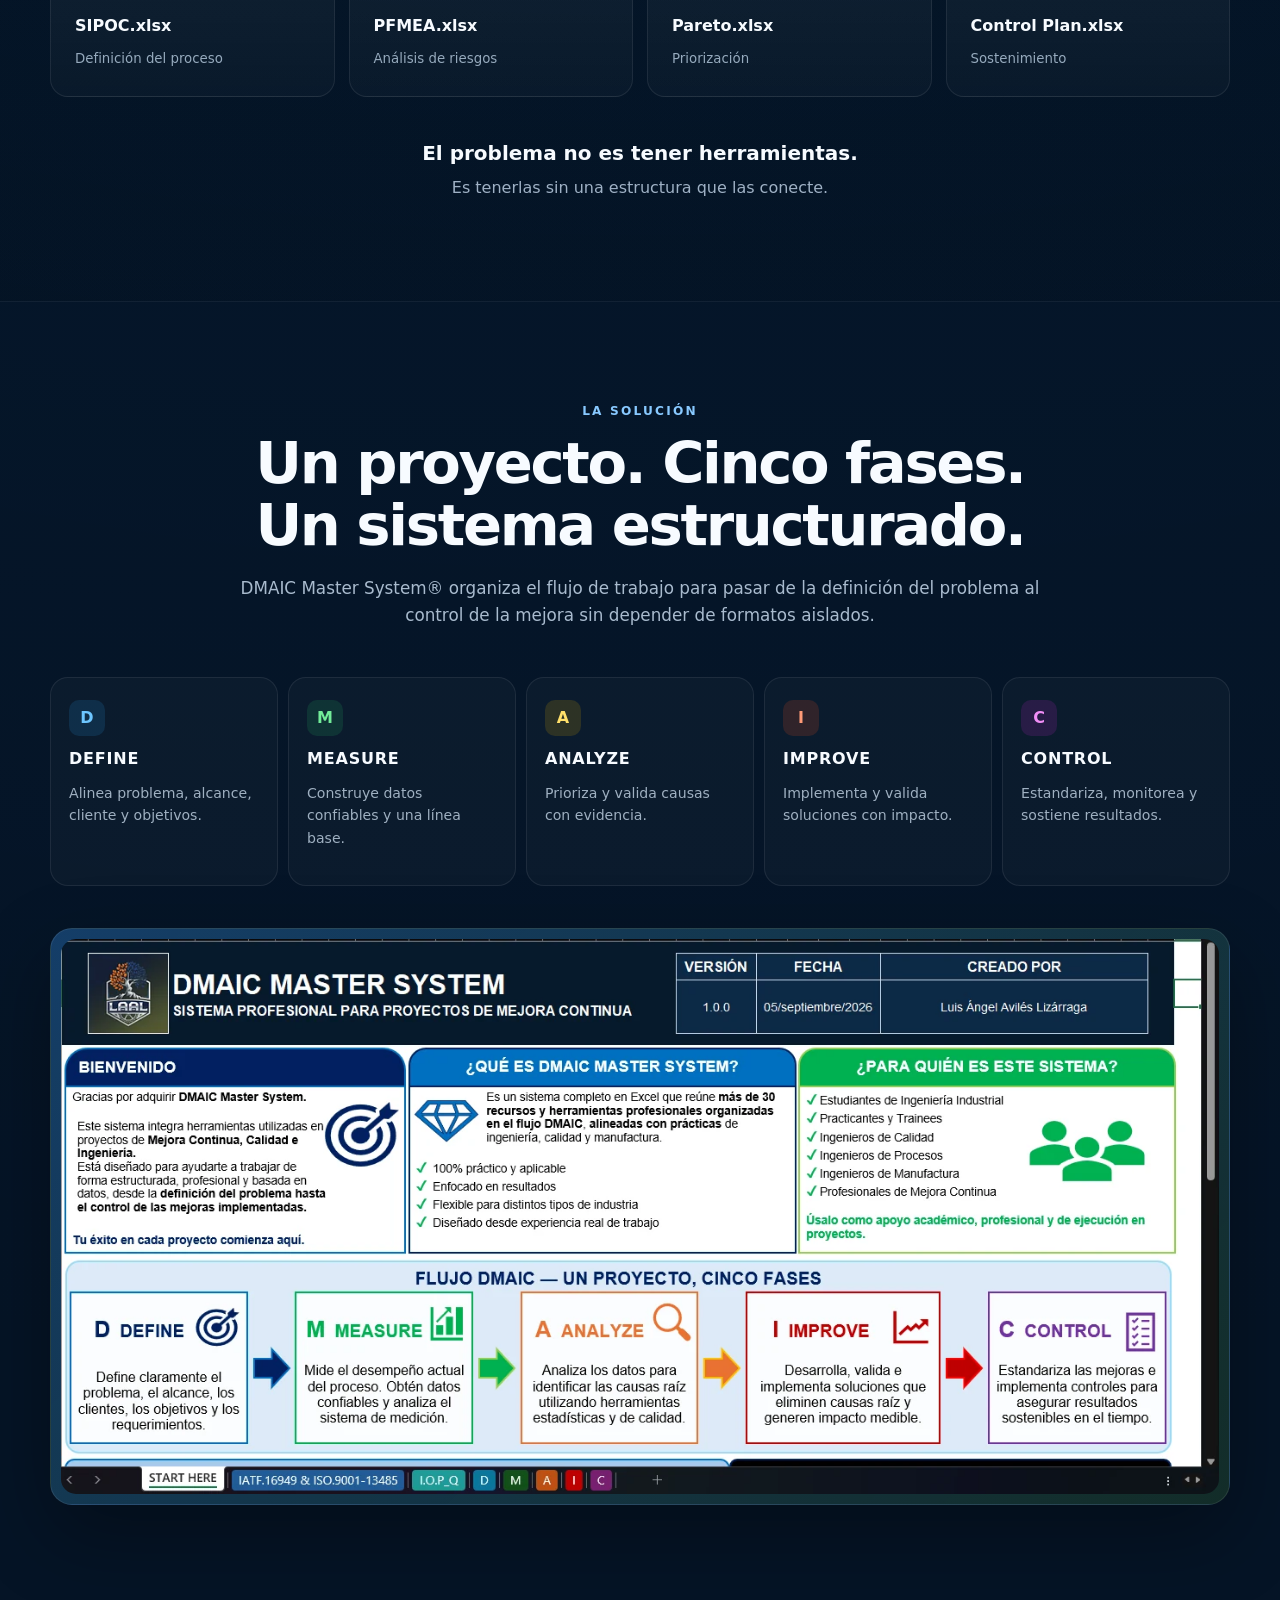
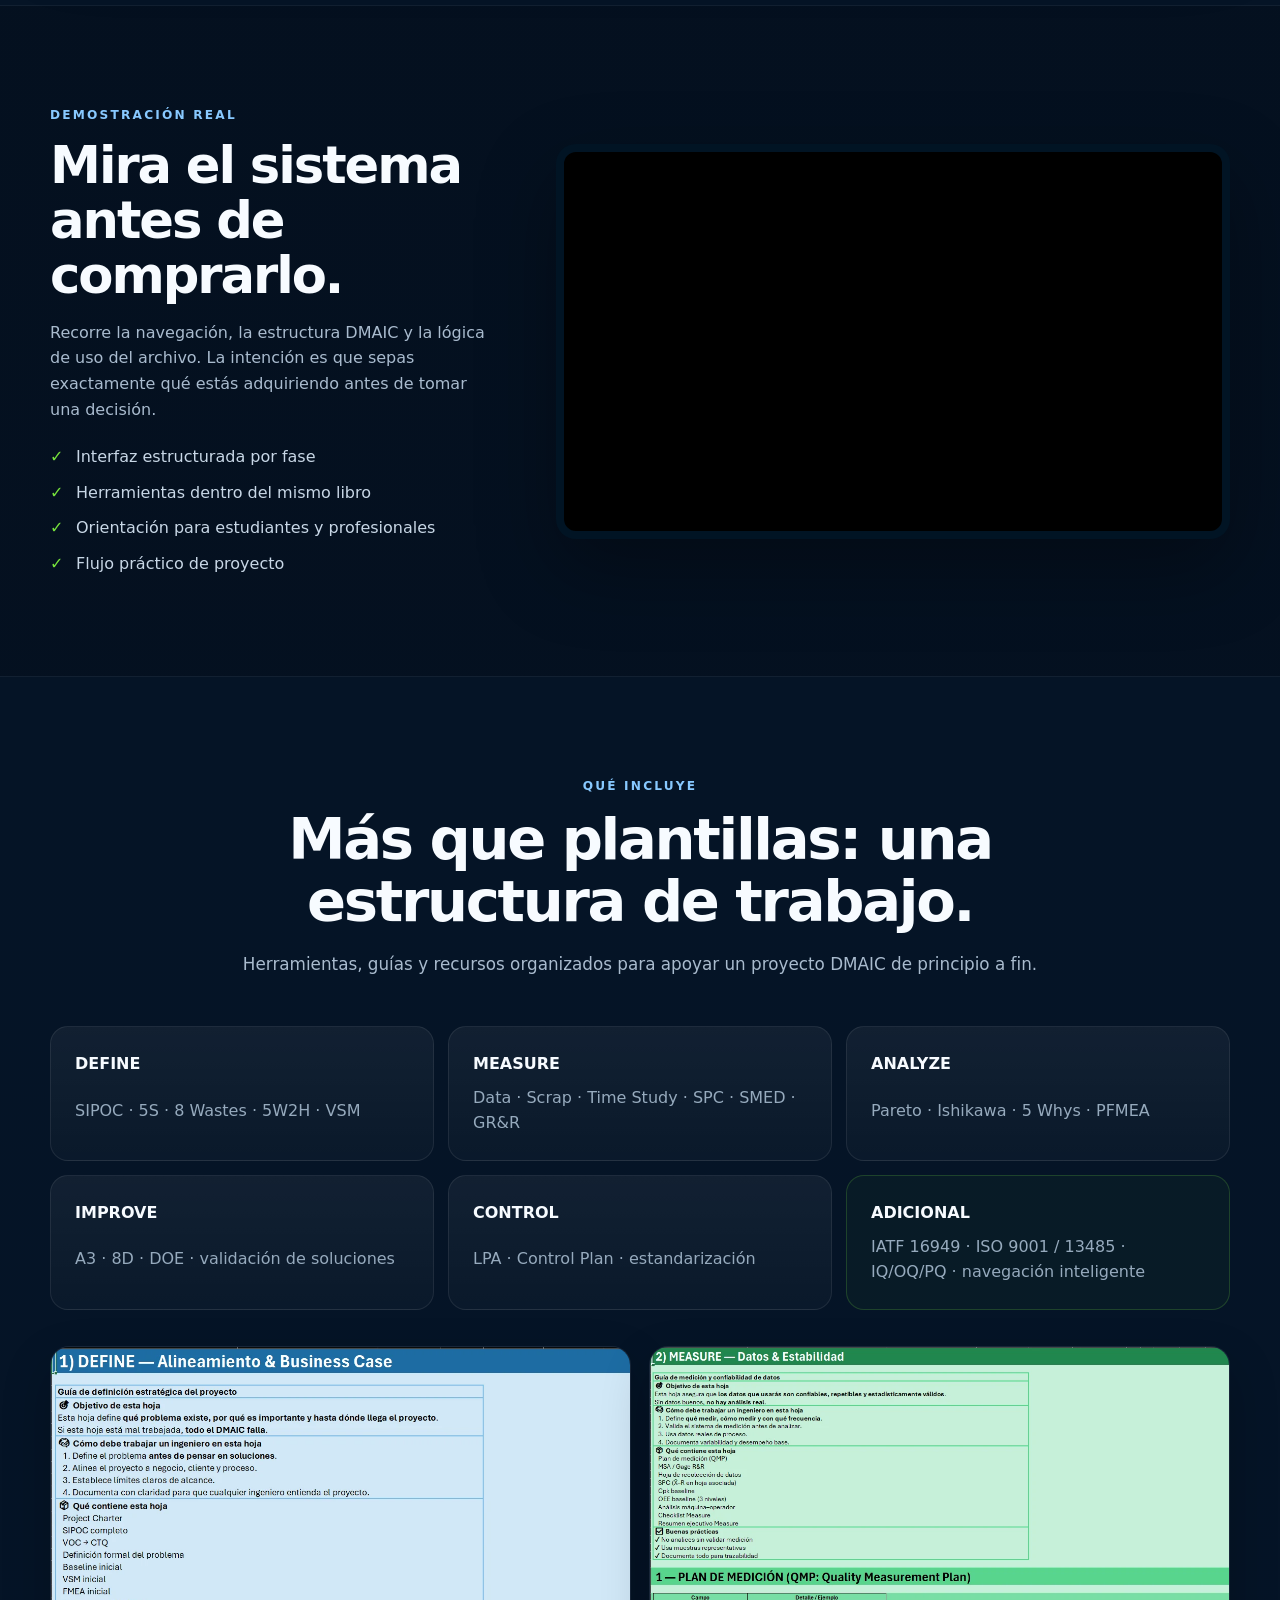
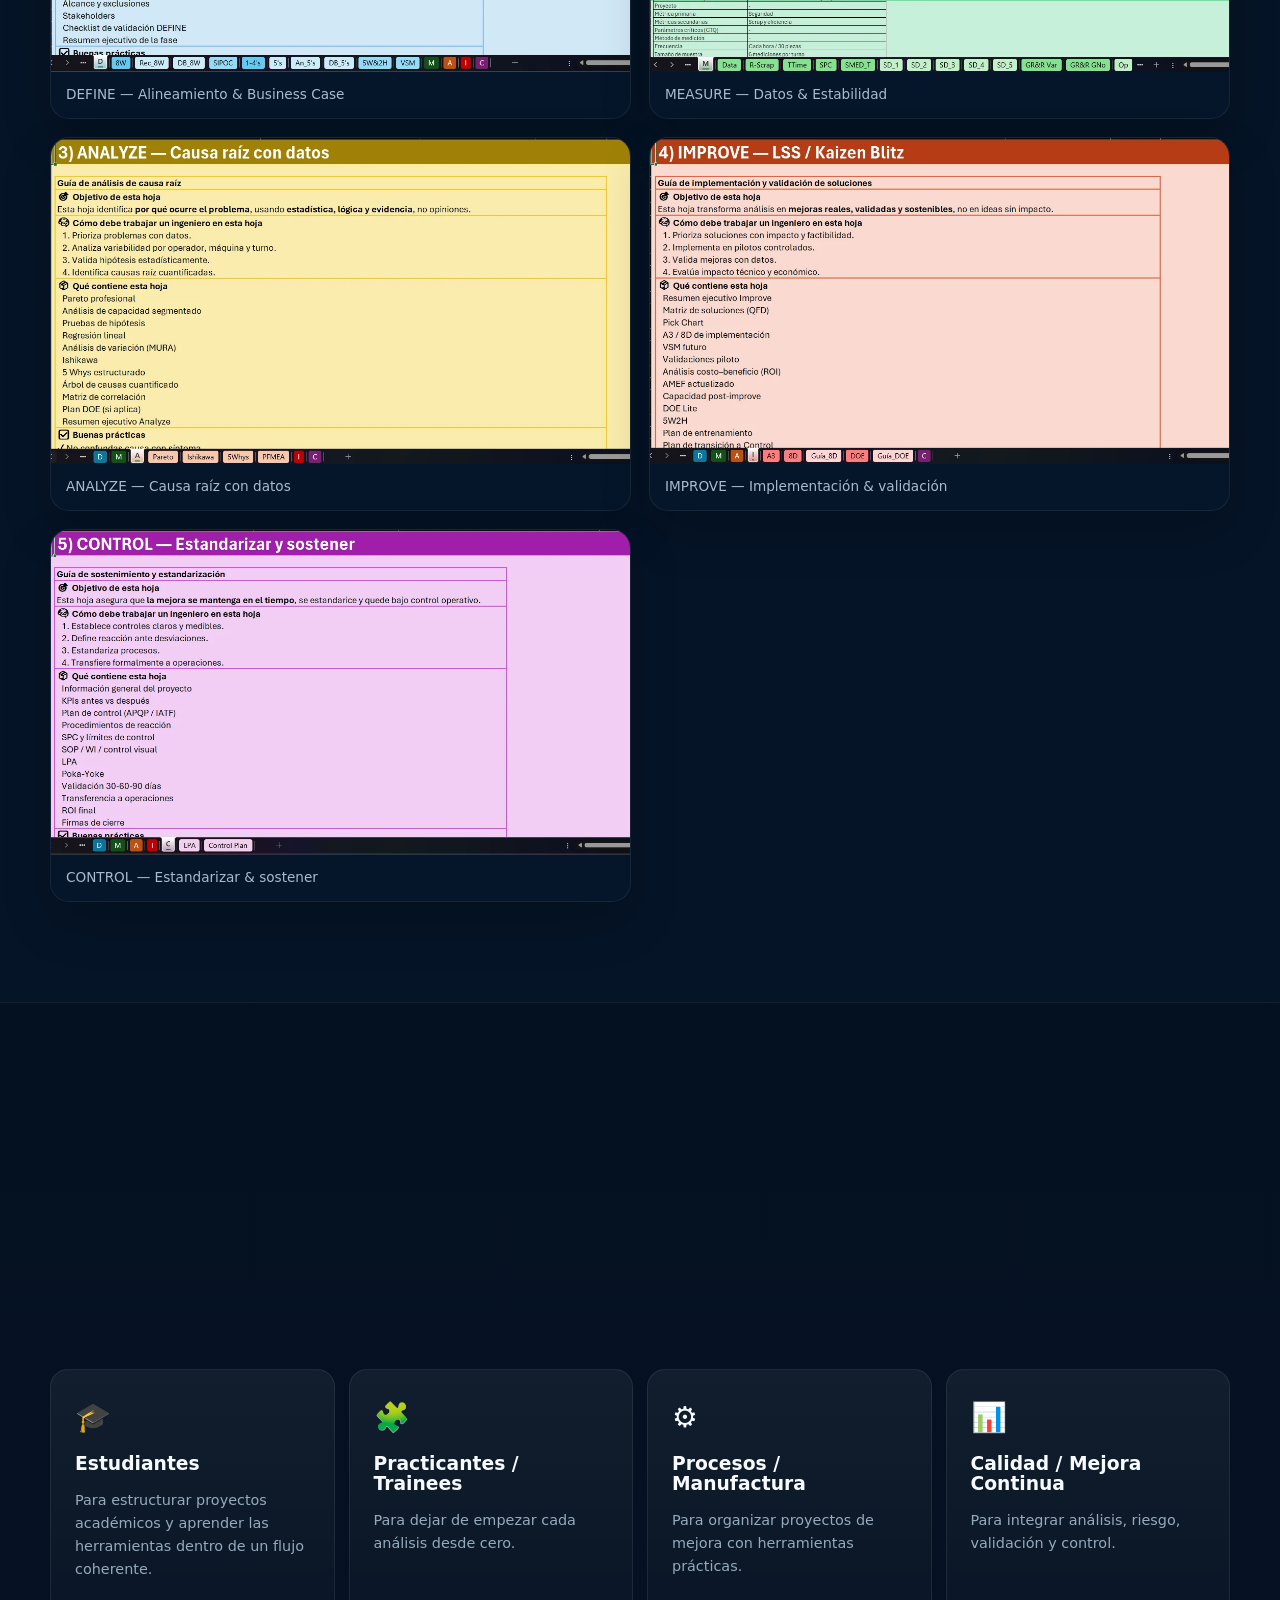
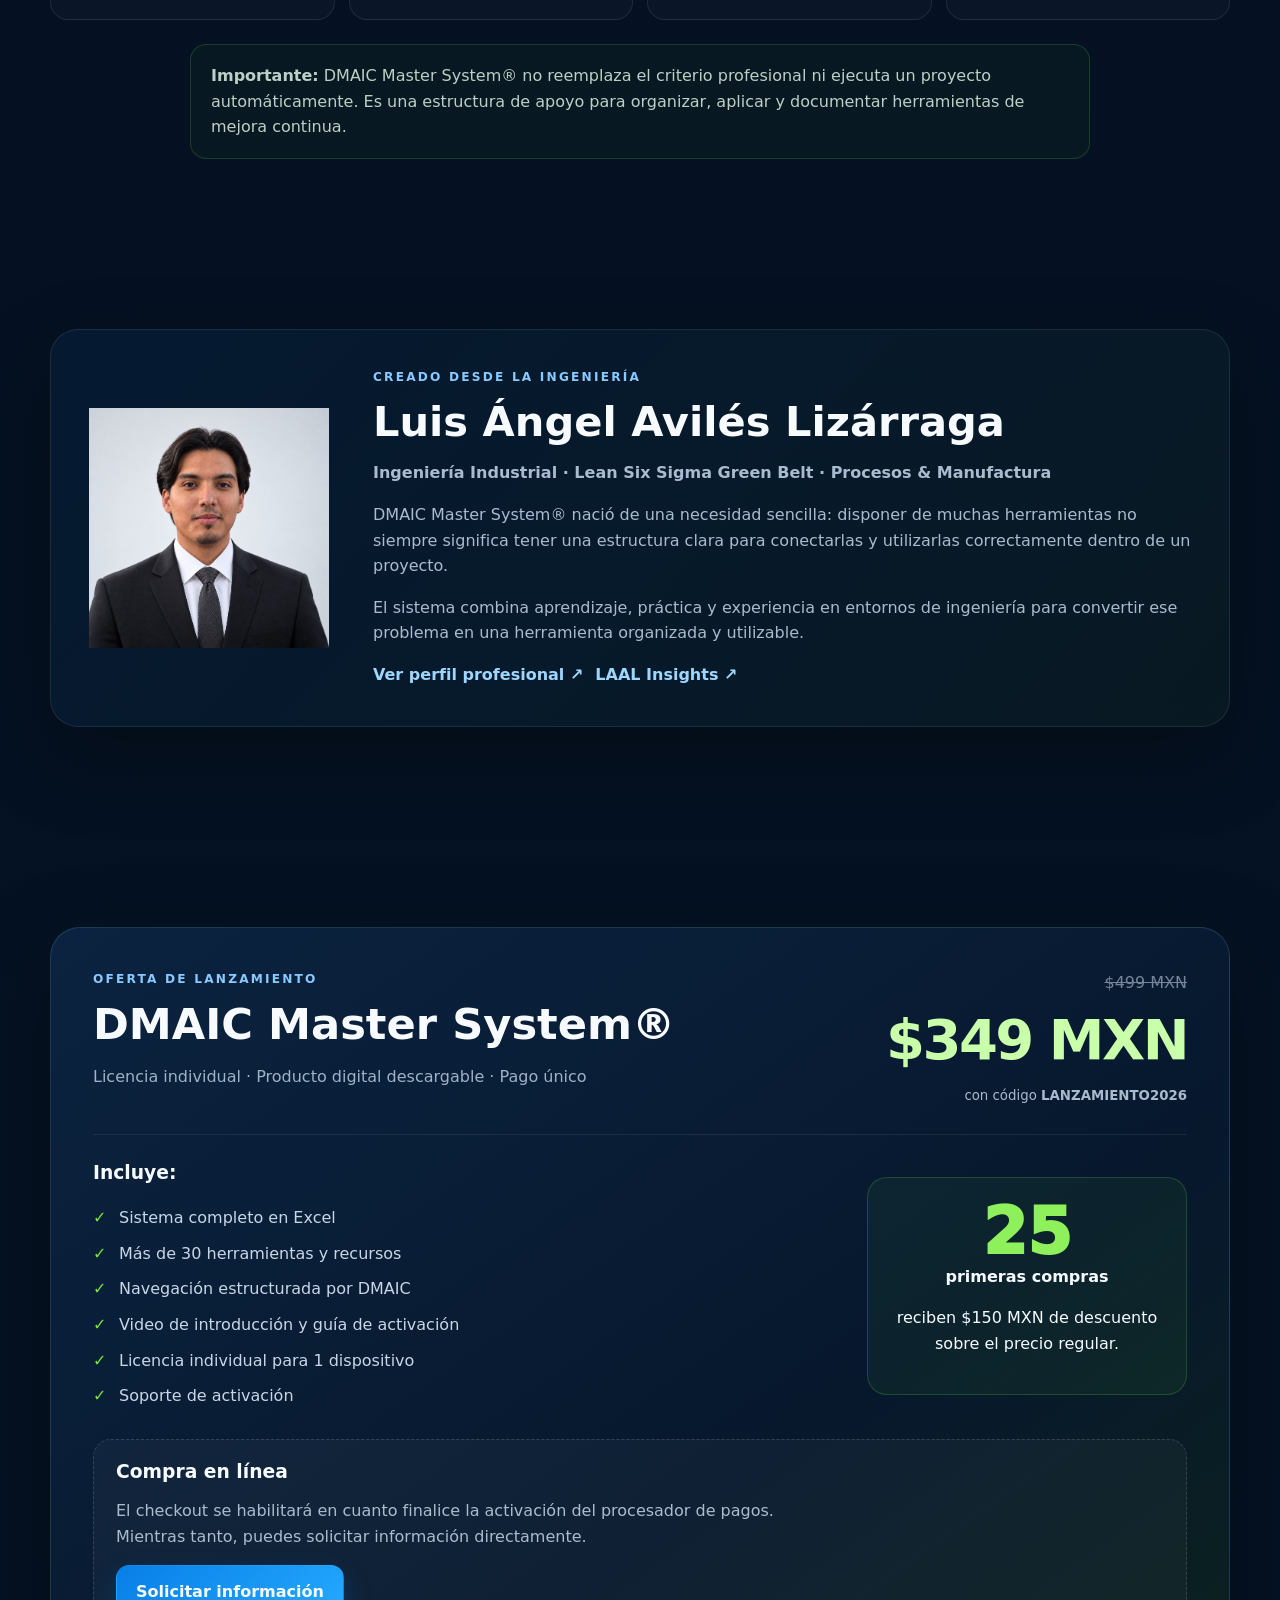
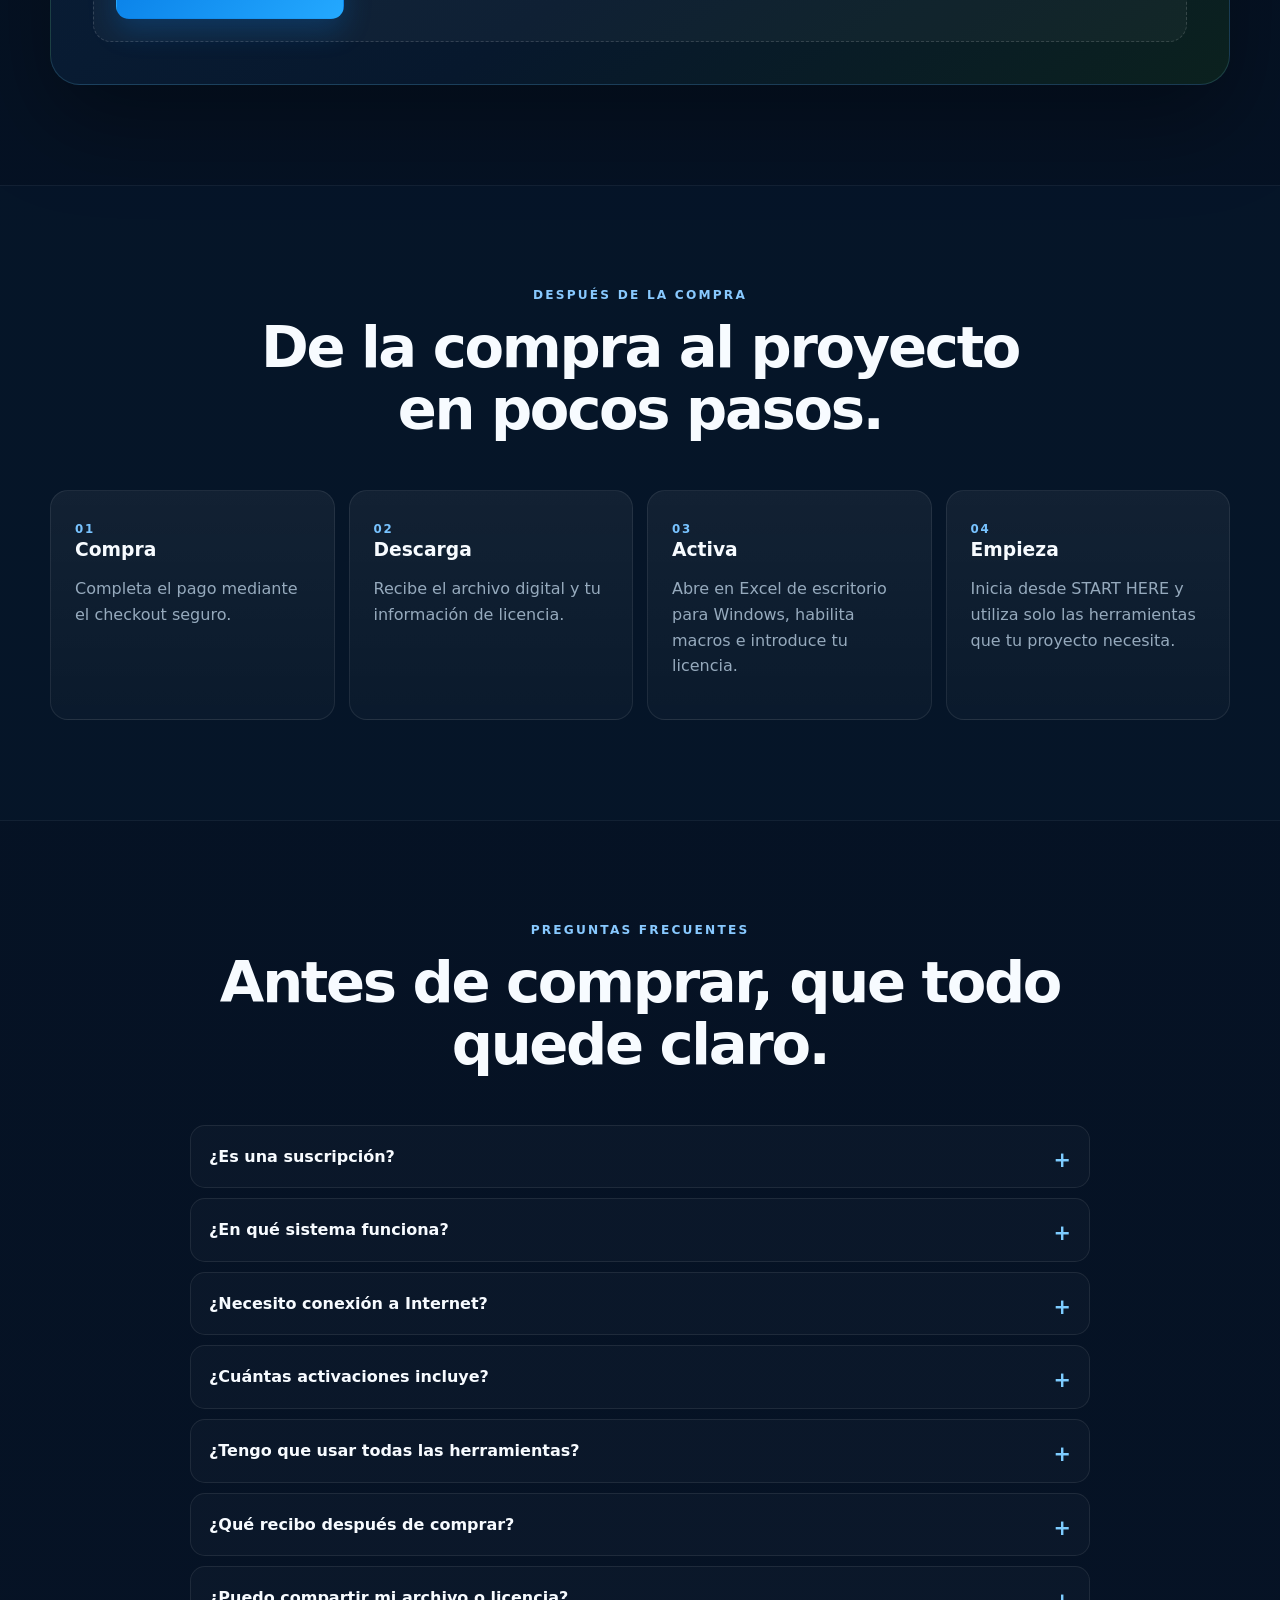
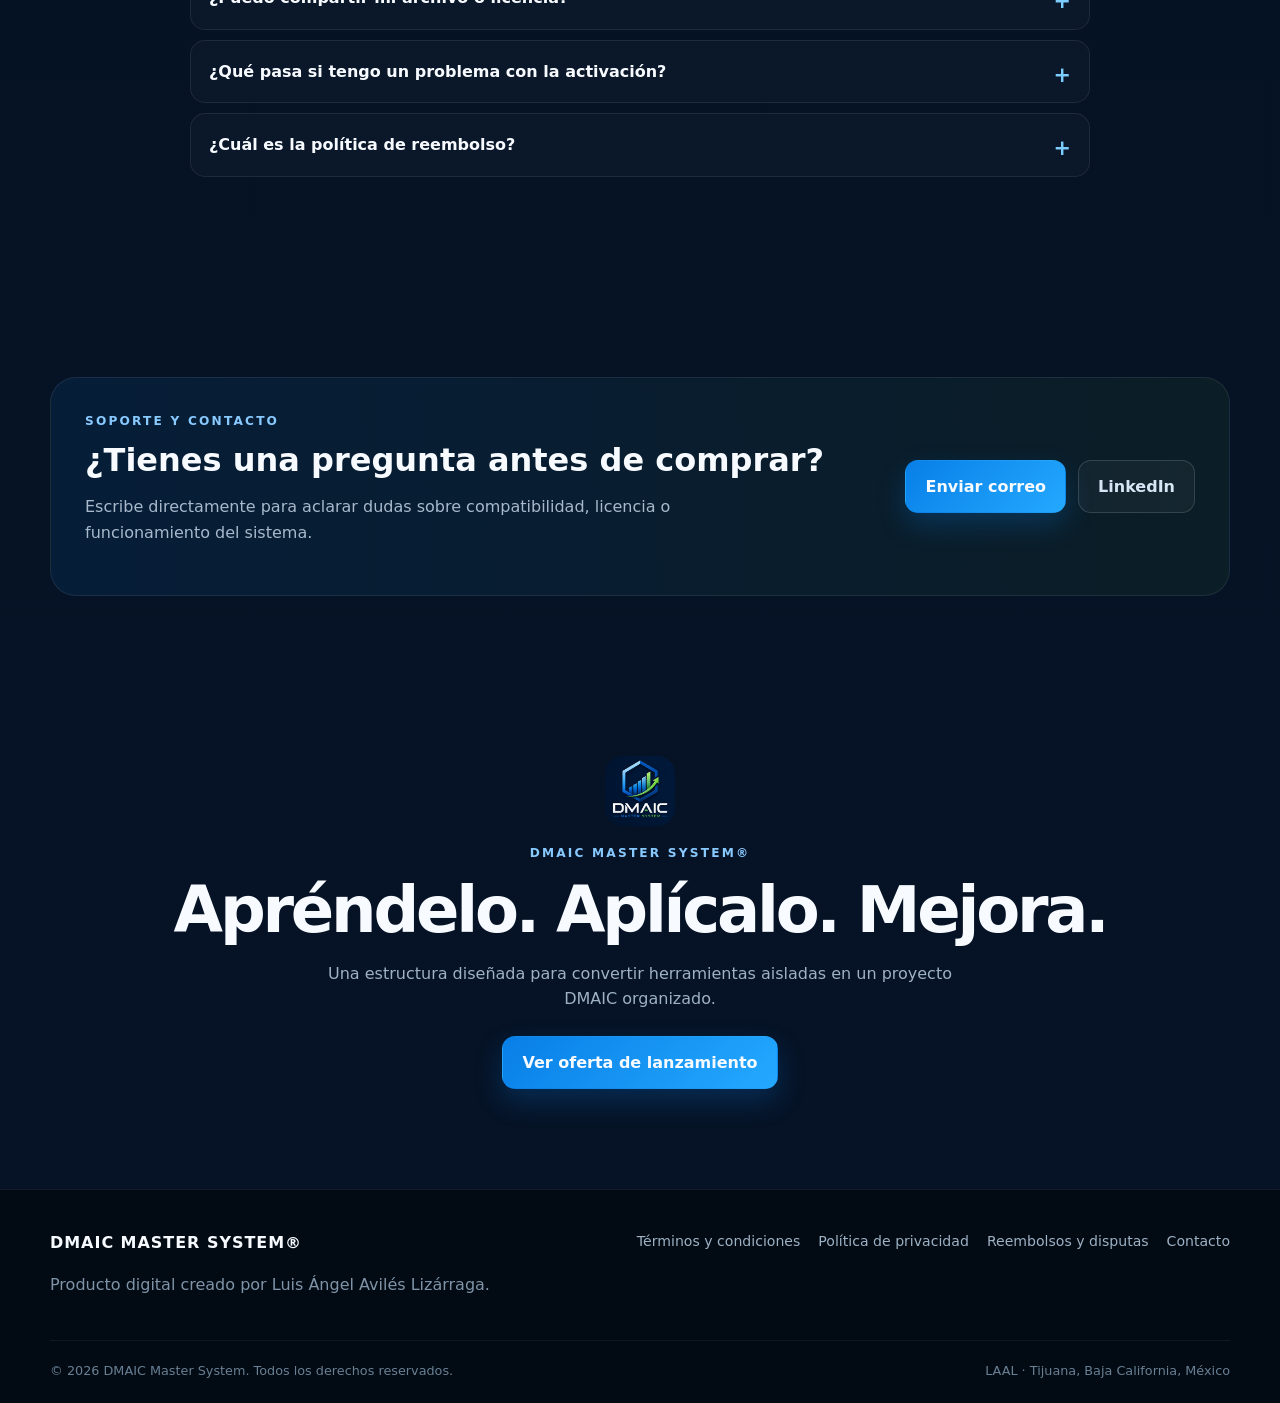
==== commit 60f48235: "Add creator photo to website.html" ====
--- a/index.html
+++ b/index.html
@@ -19,7 +19,7 @@
 <section class="section" id="demo"><div class="wrap demo"><div class="reveal"><div class="eyebrow">DEMOSTRACIÓN REAL</div><h2>Mira el sistema antes de comprarlo.</h2><p>Recorre la navegación, la estructura DMAIC y la lógica de uso del archivo. La intención es que sepas exactamente qué estás adquiriendo antes de tomar una decisión.</p><ul class="checks"><li>Interfaz estructurada por fase</li><li>Herramientas dentro del mismo libro</li><li>Orientación para estudiantes y profesionales</li><li>Flujo práctico de proyecto</li></ul></div><div class="video reveal"><iframe src="https://www.youtube-nocookie.com/embed/h5NC1uvjAnE?rel=0" title="Demostración de DMAIC Master System" loading="lazy" allowfullscreen></iframe></div></div></section>
 <section class="section alt" id="incluye"><div class="wrap"><div class="head reveal"><div class="eyebrow">QUÉ INCLUYE</div><h2>Más que plantillas: una estructura de trabajo.</h2><p>Herramientas, guías y recursos organizados para apoyar un proyecto DMAIC de principio a fin.</p></div><div class="tools reveal"><div><b>DEFINE</b><span>SIPOC · 5S · 8 Wastes · 5W2H · VSM</span></div><div><b>MEASURE</b><span>Data · Scrap · Time Study · SPC · SMED · GR&amp;R</span></div><div><b>ANALYZE</b><span>Pareto · Ishikawa · 5 Whys · PFMEA</span></div><div><b>IMPROVE</b><span>A3 · 8D · DOE · validación de soluciones</span></div><div><b>CONTROL</b><span>LPA · Control Plan · estandarización</span></div><div class="accent"><b>ADICIONAL</b><span>IATF 16949 · ISO 9001 / 13485 · IQ/OQ/PQ · navegación inteligente</span></div></div><div class="gallery"><figure class="reveal"><img src="assets/define.webp" alt="Fase Define" loading="lazy"><figcaption>DEFINE — Alineamiento &amp; Business Case</figcaption></figure><figure class="reveal"><img src="assets/measure.webp" alt="Fase Measure" loading="lazy"><figcaption>MEASURE — Datos &amp; Estabilidad</figcaption></figure><figure class="reveal"><img src="assets/analyze.webp" alt="Fase Analyze" loading="lazy"><figcaption>ANALYZE — Causa raíz con datos</figcaption></figure><figure class="reveal"><img src="assets/improve.webp" alt="Fase Improve" loading="lazy"><figcaption>IMPROVE — Implementación &amp; validación</figcaption></figure><figure class="reveal"><img src="assets/control.webp" alt="Fase Control" loading="lazy"><figcaption>CONTROL — Estandarizar &amp; sostener</figcaption></figure></div></div></section>
 <section class="section"><div class="wrap"><div class="head reveal"><div class="eyebrow">PARA QUIÉN ES</div><h2>Diseñado para personas que necesitan aplicar, no solo memorizar.</h2></div><div class="audience reveal"><article><div>🎓</div><h3>Estudiantes</h3><p>Para estructurar proyectos académicos y aprender las herramientas dentro de un flujo coherente.</p></article><article><div>🧩</div><h3>Practicantes / Trainees</h3><p>Para dejar de empezar cada análisis desde cero.</p></article><article><div>⚙️</div><h3>Procesos / Manufactura</h3><p>Para organizar proyectos de mejora con herramientas prácticas.</p></article><article><div>📊</div><h3>Calidad / Mejora Continua</h3><p>Para integrar análisis, riesgo, validación y control.</p></article></div><div class="note reveal"><strong>Importante:</strong> DMAIC Master System® no reemplaza el criterio profesional ni ejecuta un proyecto automáticamente. Es una estructura de apoyo para organizar, aplicar y documentar herramientas de mejora continua.</div></div></section>
-<section class="section creator"><div class="wrap creator-card reveal"><div class="creator-mark">LAAL</div><div><div class="eyebrow">CREADO DESDE LA INGENIERÍA</div><h2>Luis Ángel Avilés Lizárraga</h2><p class="role">Ingeniería Industrial · Lean Six Sigma Green Belt · Procesos &amp; Manufactura</p><p>DMAIC Master System® nació de una necesidad sencilla: disponer de muchas herramientas no siempre significa tener una estructura clara para conectarlas y utilizarlas correctamente dentro de un proyecto.</p><p>El sistema combina aprendizaje, práctica y experiencia en entornos de ingeniería para convertir ese problema en una herramienta organizada y utilizable.</p><div class="actions"><a class="link" href="https://www.linkedin.com/in/laal-industrial" target="_blank" rel="noopener">Ver perfil profesional ↗</a><a class="link" href="https://www.youtube.com/@LAAL_Insights" target="_blank" rel="noopener">LAAL Insights ↗</a></div></div></div></section>
+<section class="section creator"><div class="wrap creator-card reveal"><div class="creator-photo">     <img         src="assets/luis-aviles.png"         alt="Luis Ángel Avilés Lizárraga, creador de DMAIC Master System"         loading="lazy"     > </div><div><div class="eyebrow">CREADO DESDE LA INGENIERÍA</div><h2>Luis Ángel Avilés Lizárraga</h2><p class="role">Ingeniería Industrial · Lean Six Sigma Green Belt · Procesos &amp; Manufactura</p><p>DMAIC Master System® nació de una necesidad sencilla: disponer de muchas herramientas no siempre significa tener una estructura clara para conectarlas y utilizarlas correctamente dentro de un proyecto.</p><p>El sistema combina aprendizaje, práctica y experiencia en entornos de ingeniería para convertir ese problema en una herramienta organizada y utilizable.</p><div class="actions"><a class="link" href="https://www.linkedin.com/in/laal-industrial" target="_blank" rel="noopener">Ver perfil profesional ↗</a><a class="link" href="https://www.youtube.com/@LAAL_Insights" target="_blank" rel="noopener">LAAL Insights ↗</a></div></div></div></section>
 <section class="section" id="oferta"><div class="wrap"><div class="offer reveal"><div class="offer-top"><div><div class="eyebrow">OFERTA DE LANZAMIENTO</div><h2>DMAIC Master System®</h2><p>Licencia individual · Producto digital descargable · Pago único</p></div><div class="price"><span>$499 MXN</span><strong>$349 MXN</strong><small>con código <b>LANZAMIENTO2026</b></small></div></div><hr><div class="offer-body"><div><h3>Incluye:</h3><ul class="checks"><li>Sistema completo en Excel</li><li>Más de 30 herramientas y recursos</li><li>Navegación estructurada por DMAIC</li><li>Video de introducción y guía de activación</li><li>Licencia individual para 1 dispositivo</li><li>Soporte de activación</li></ul></div><div class="launch"><span>25</span><b>primeras compras</b><p>reciben $150 MXN de descuento sobre el precio regular.</p></div></div><div class="purchase"><h3>Compra en línea</h3><p>El checkout se habilitará en cuanto finalice la activación del procesador de pagos. Mientras tanto, puedes solicitar información directamente.</p><a class="btn primary" href="mailto:luisangel200407@gmail.com?subject=Información%20DMAIC%20Master%20System">Solicitar información</a></div><!-- Al recibir el link Live de Lemon Squeezy, reemplazar este bloque por el botón de compra real. --></div></div></section>
 <section class="section alt"><div class="wrap"><div class="head reveal"><div class="eyebrow">DESPUÉS DE LA COMPRA</div><h2>De la compra al proyecto en pocos pasos.</h2></div><div class="steps reveal"><div><span>01</span><h3>Compra</h3><p>Completa el pago mediante el checkout seguro.</p></div><div><span>02</span><h3>Descarga</h3><p>Recibe el archivo digital y tu información de licencia.</p></div><div><span>03</span><h3>Activa</h3><p>Abre en Excel de escritorio para Windows, habilita macros e introduce tu licencia.</p></div><div><span>04</span><h3>Empieza</h3><p>Inicia desde START HERE y utiliza solo las herramientas que tu proyecto necesita.</p></div></div></div></section>
 <section class="section" id="faq"><div class="wrap"><div class="head reveal"><div class="eyebrow">PREGUNTAS FRECUENTES</div><h2>Antes de comprar, que todo quede claro.</h2></div><div class="faq reveal"><details><summary>¿Es una suscripción?</summary><p>No. La versión actual se vende mediante un pago único para la licencia adquirida.</p></details><details><summary>¿En qué sistema funciona?</summary><p>La versión comercial actual está diseñada para Microsoft Excel de escritorio en Windows y utiliza macros VBA.</p></details><details><summary>¿Necesito conexión a Internet?</summary><p>La conexión se requiere para la activación inicial de la licencia. Después, el archivo puede utilizarse localmente según las condiciones de la licencia.</p></details><details><summary>¿Cuántas activaciones incluye?</summary><p>La licencia individual permite una activación en un dispositivo. Si cambias de computadora, deberás solicitar la liberación de la activación anterior.</p></details><details><summary>¿Tengo que usar todas las herramientas?</summary><p>No. Cada proyecto requiere criterio para seleccionar únicamente las herramientas relevantes.</p></details><details><summary>¿Qué recibo después de comprar?</summary><p>El archivo DMAIC Master System®, información de licencia, guía breve de activación y acceso al video de introducción.</p></details><details><summary>¿Puedo compartir mi archivo o licencia?</summary><p>No. La licencia es individual y no autoriza redistribución, reventa ni uso compartido fuera de sus términos.</p></details><details><summary>¿Qué pasa si tengo un problema con la activación?</summary><p>Escribe a <a href="mailto:luisangel200407@gmail.com">luisangel200407@gmail.com</a>.</p></details><details><summary>¿Cuál es la política de reembolso?</summary><p>Consulta la <a href="refunds.html">Política de reembolsos</a> antes de comprar.</p></details></div></div></section>
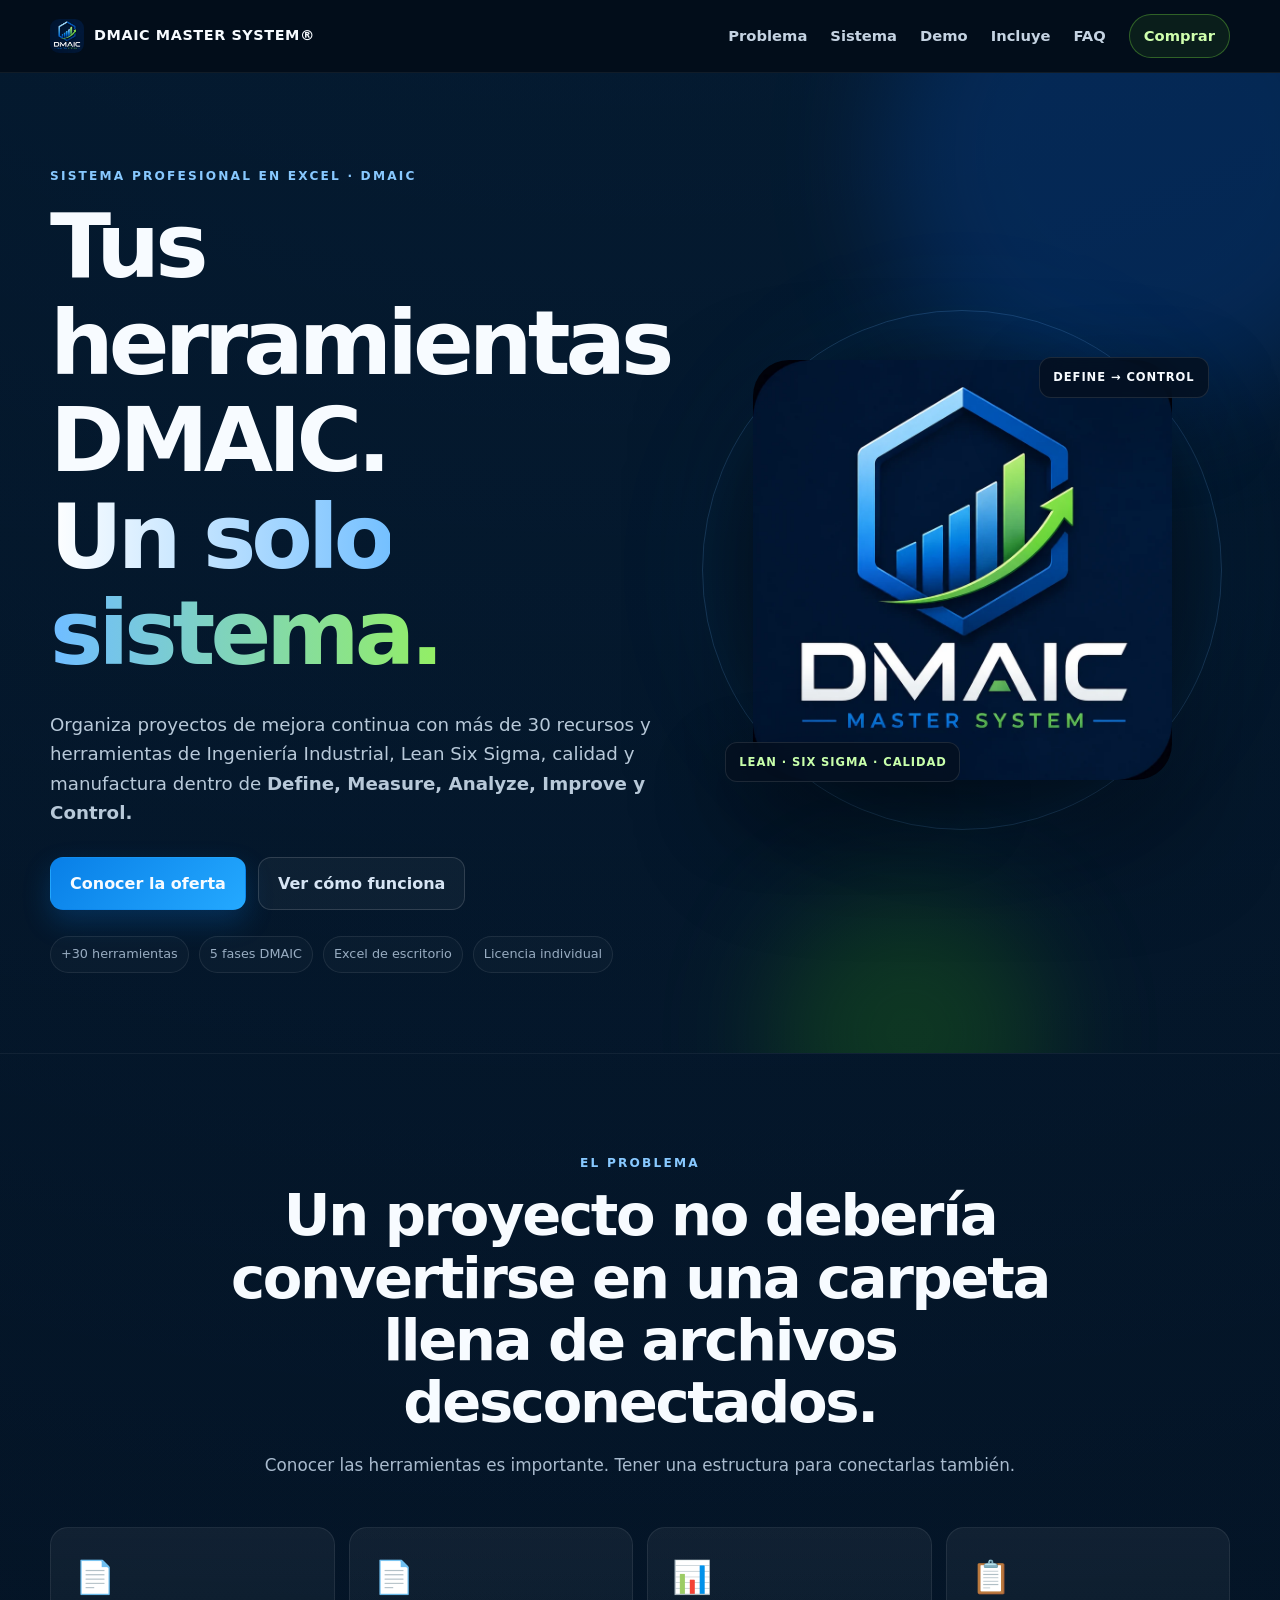
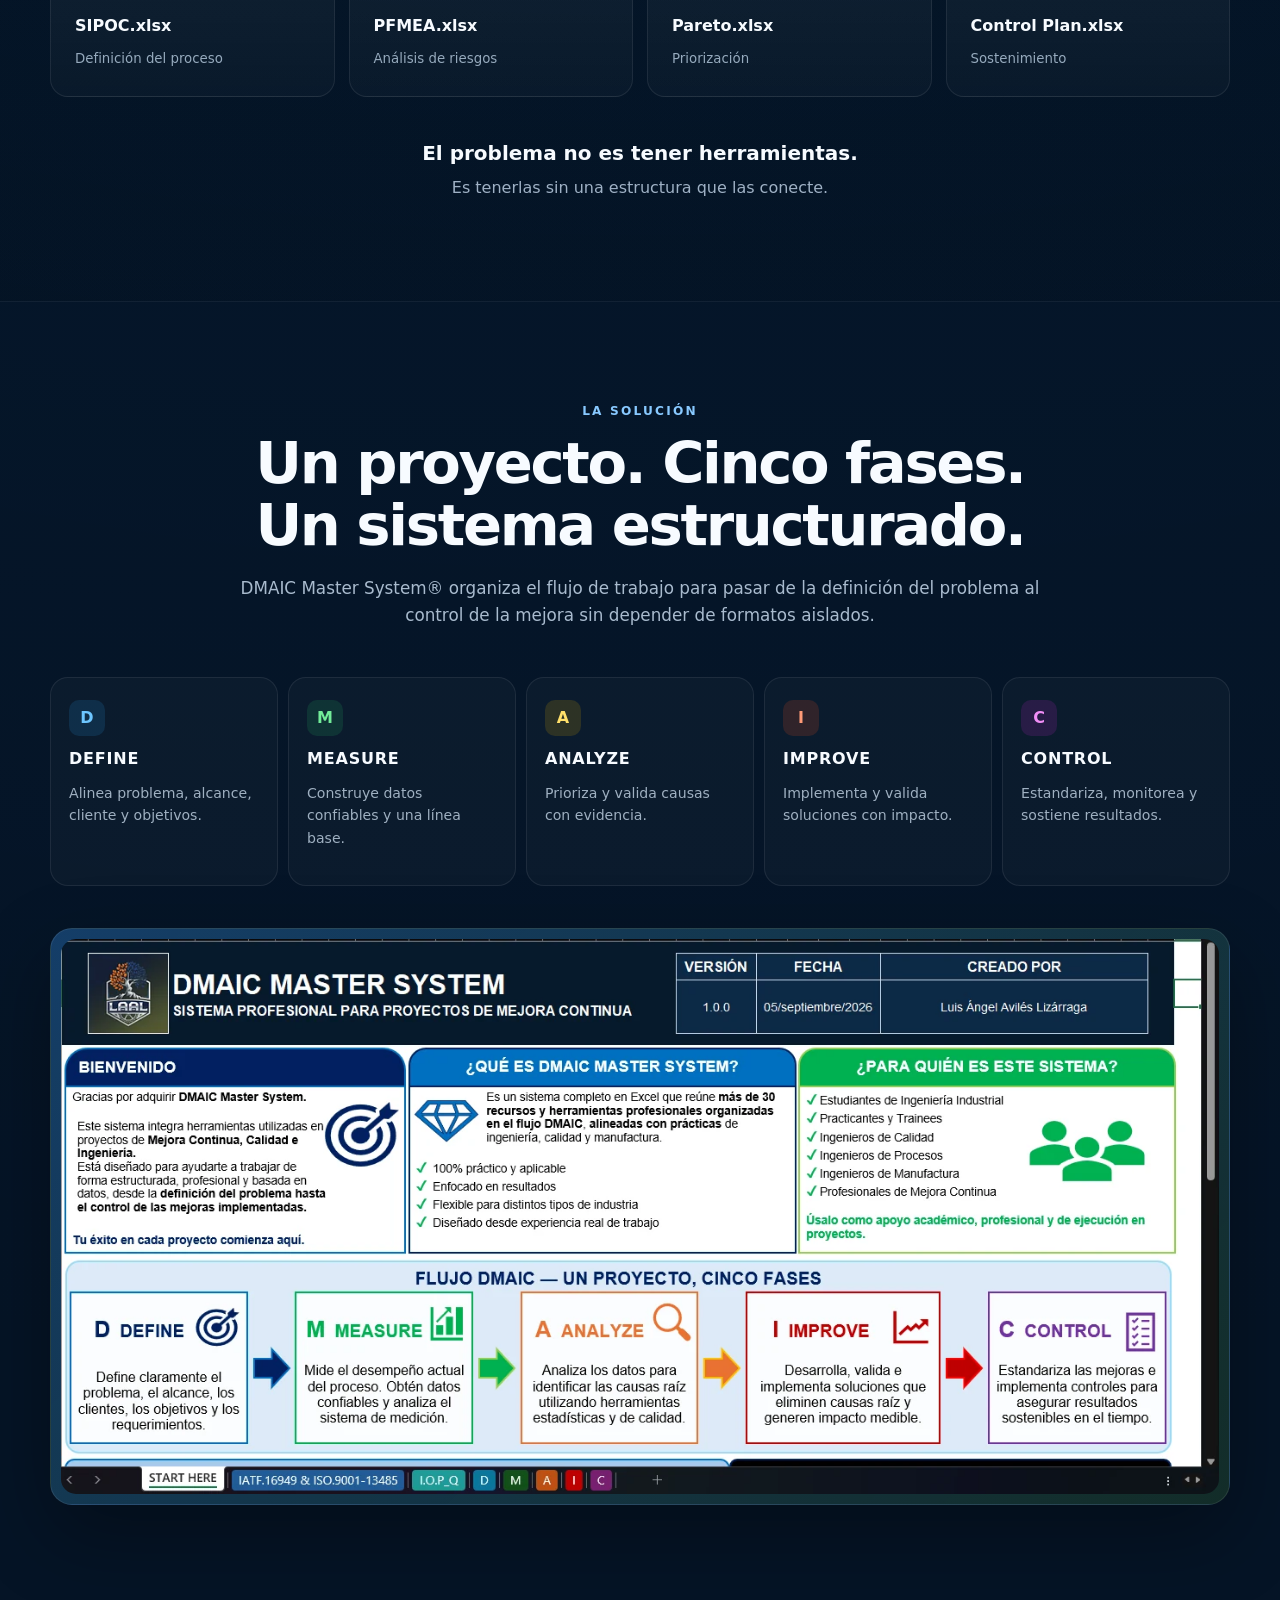
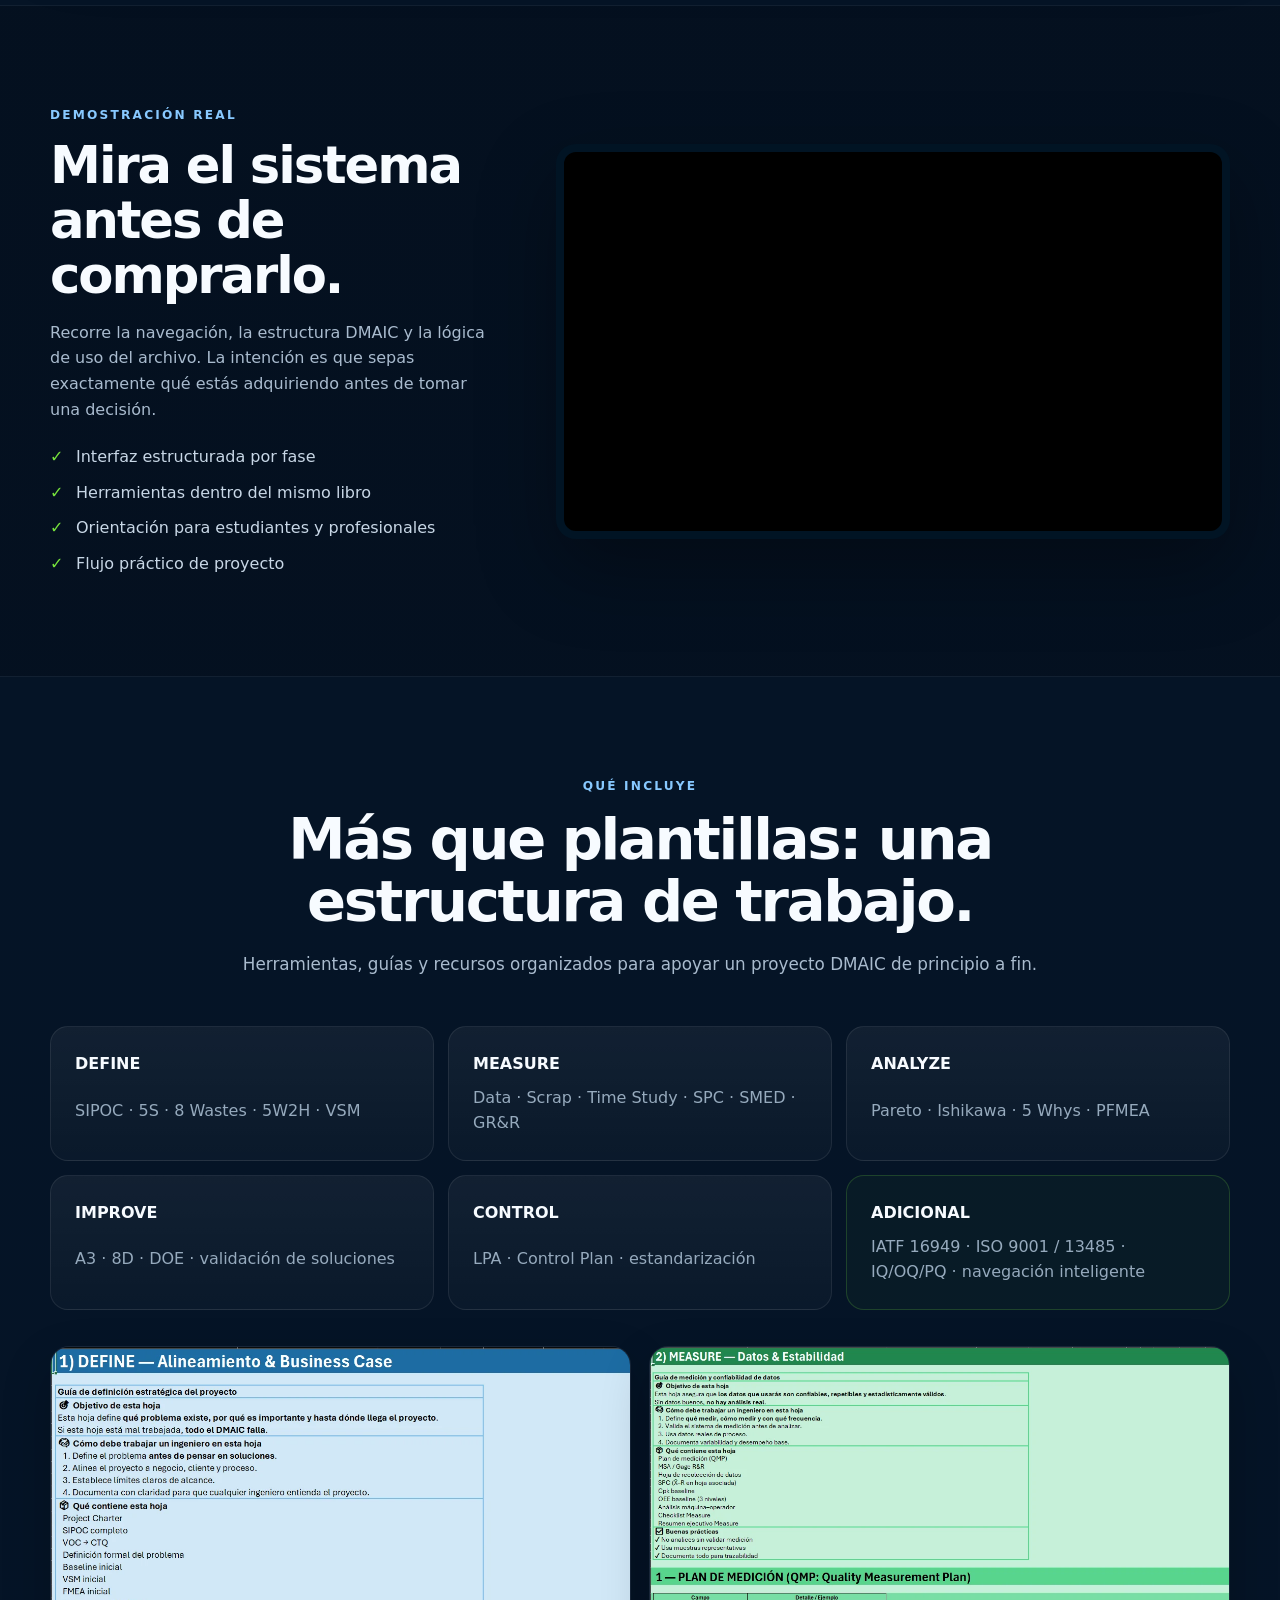
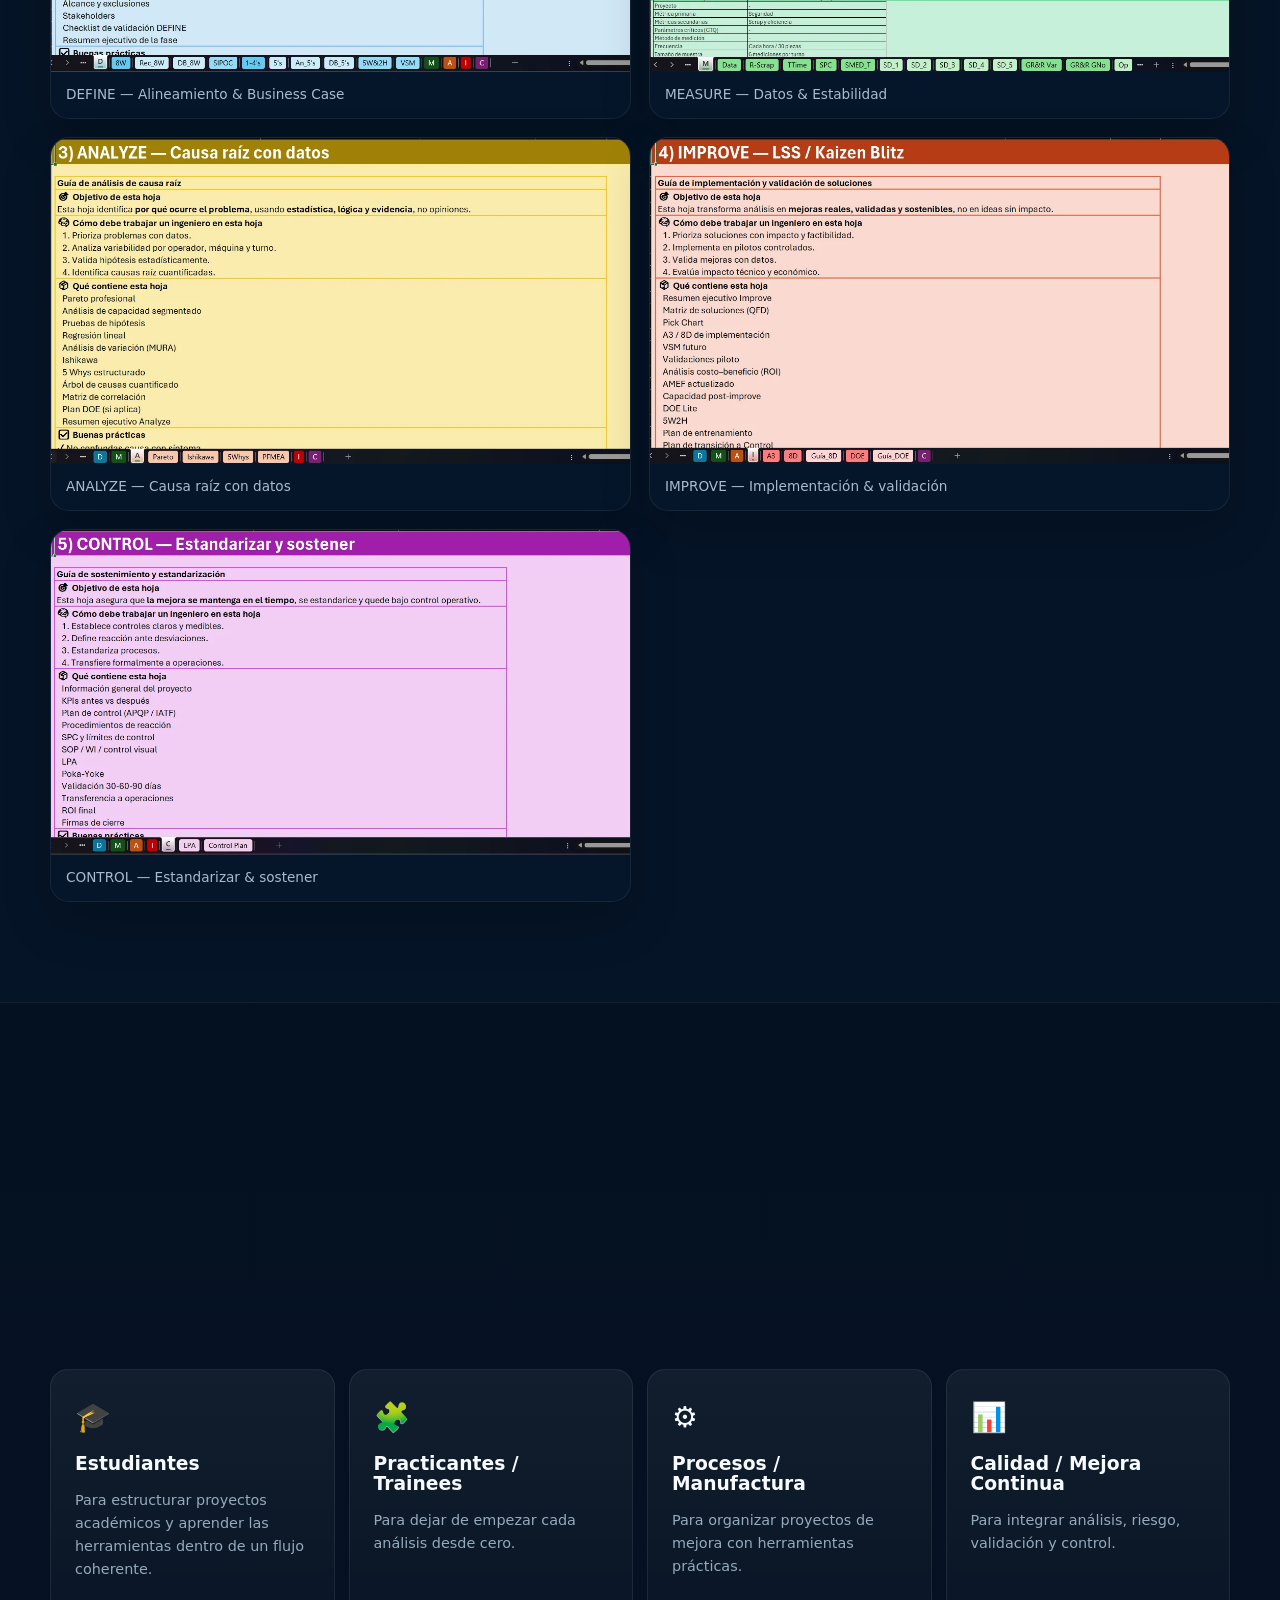
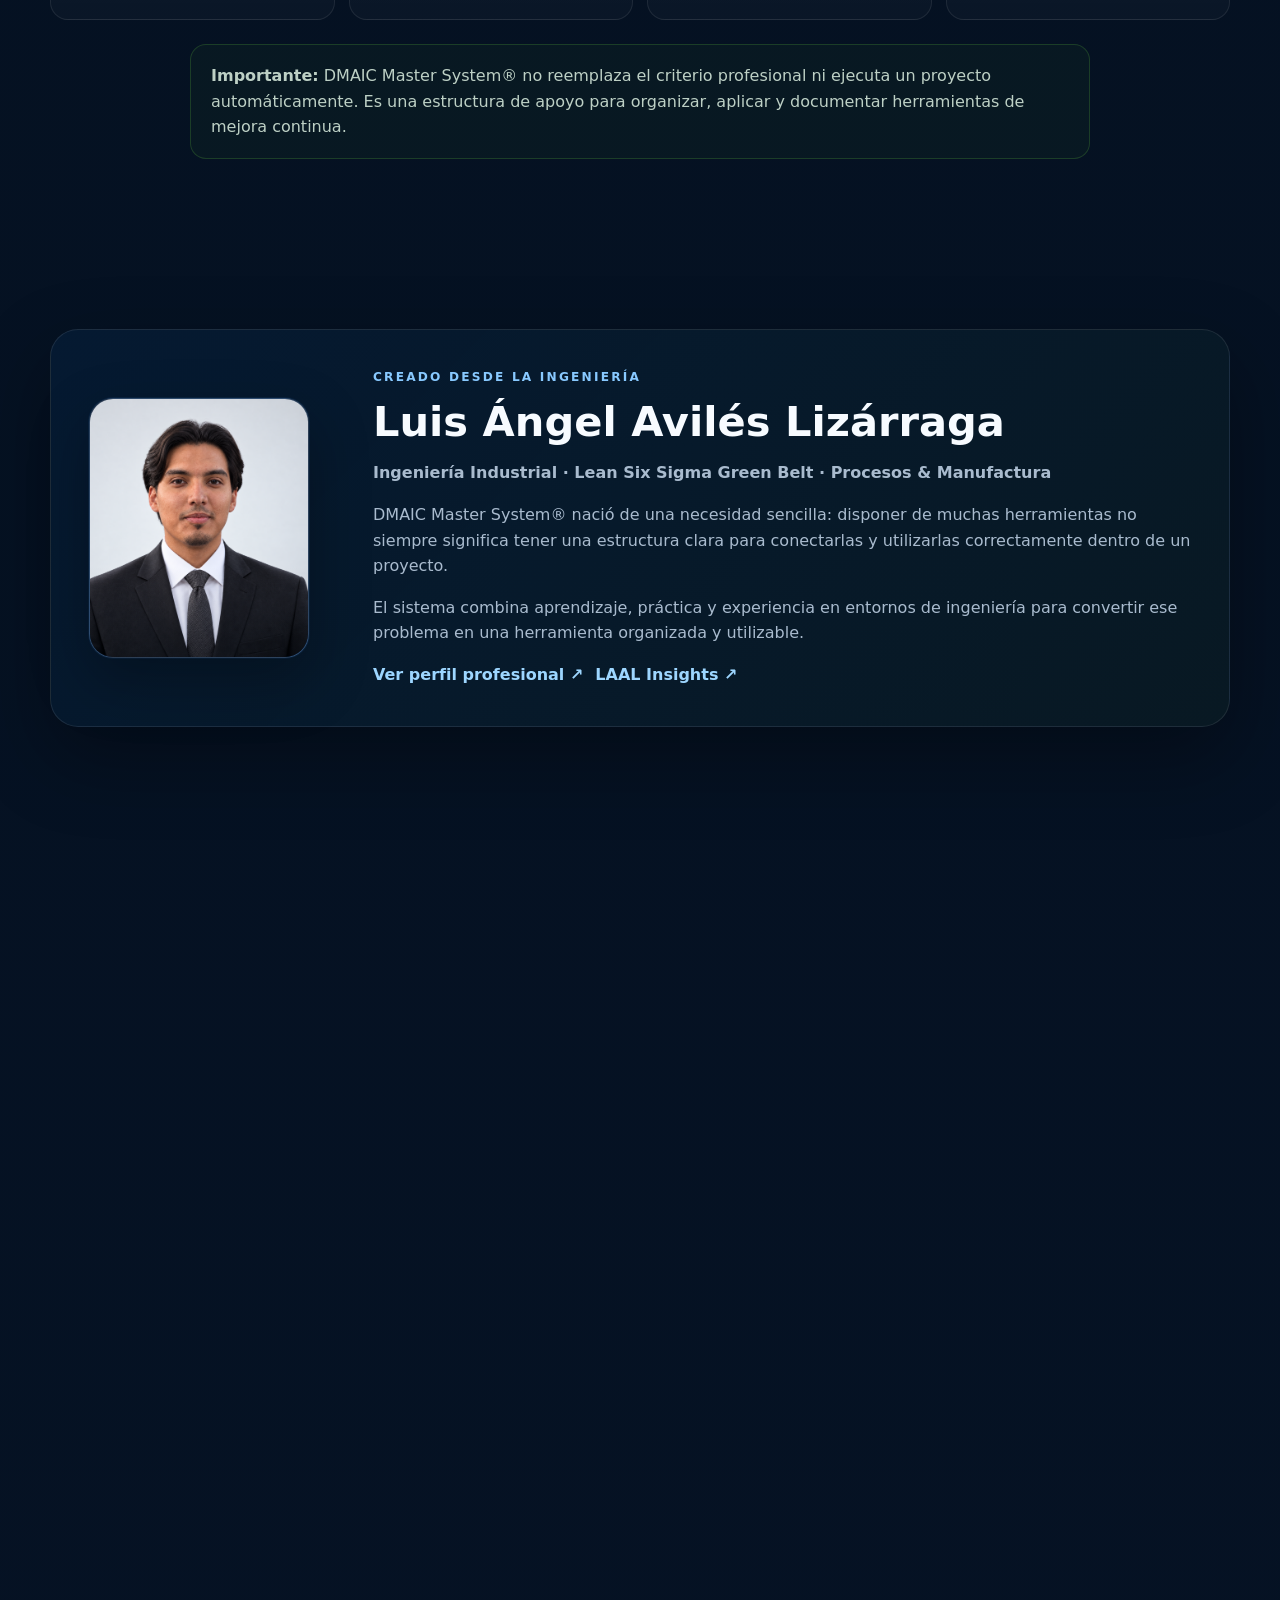
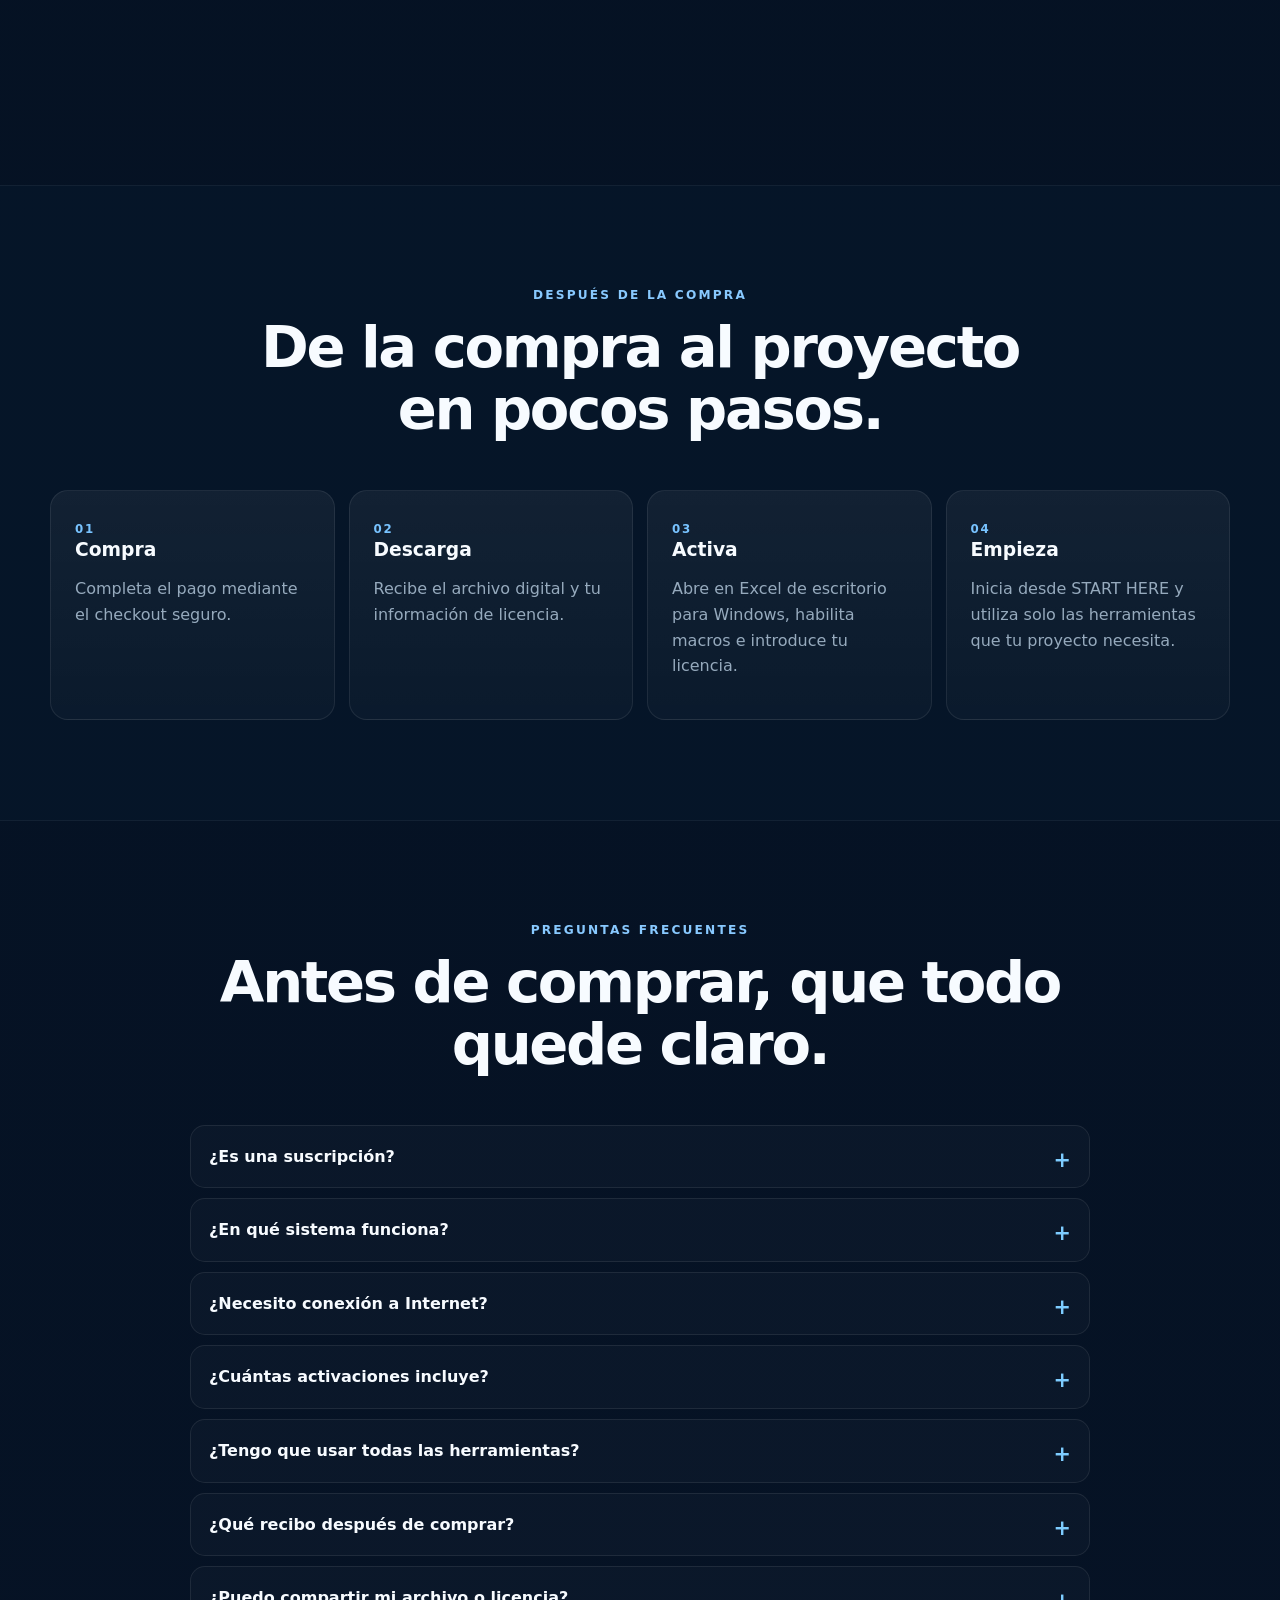
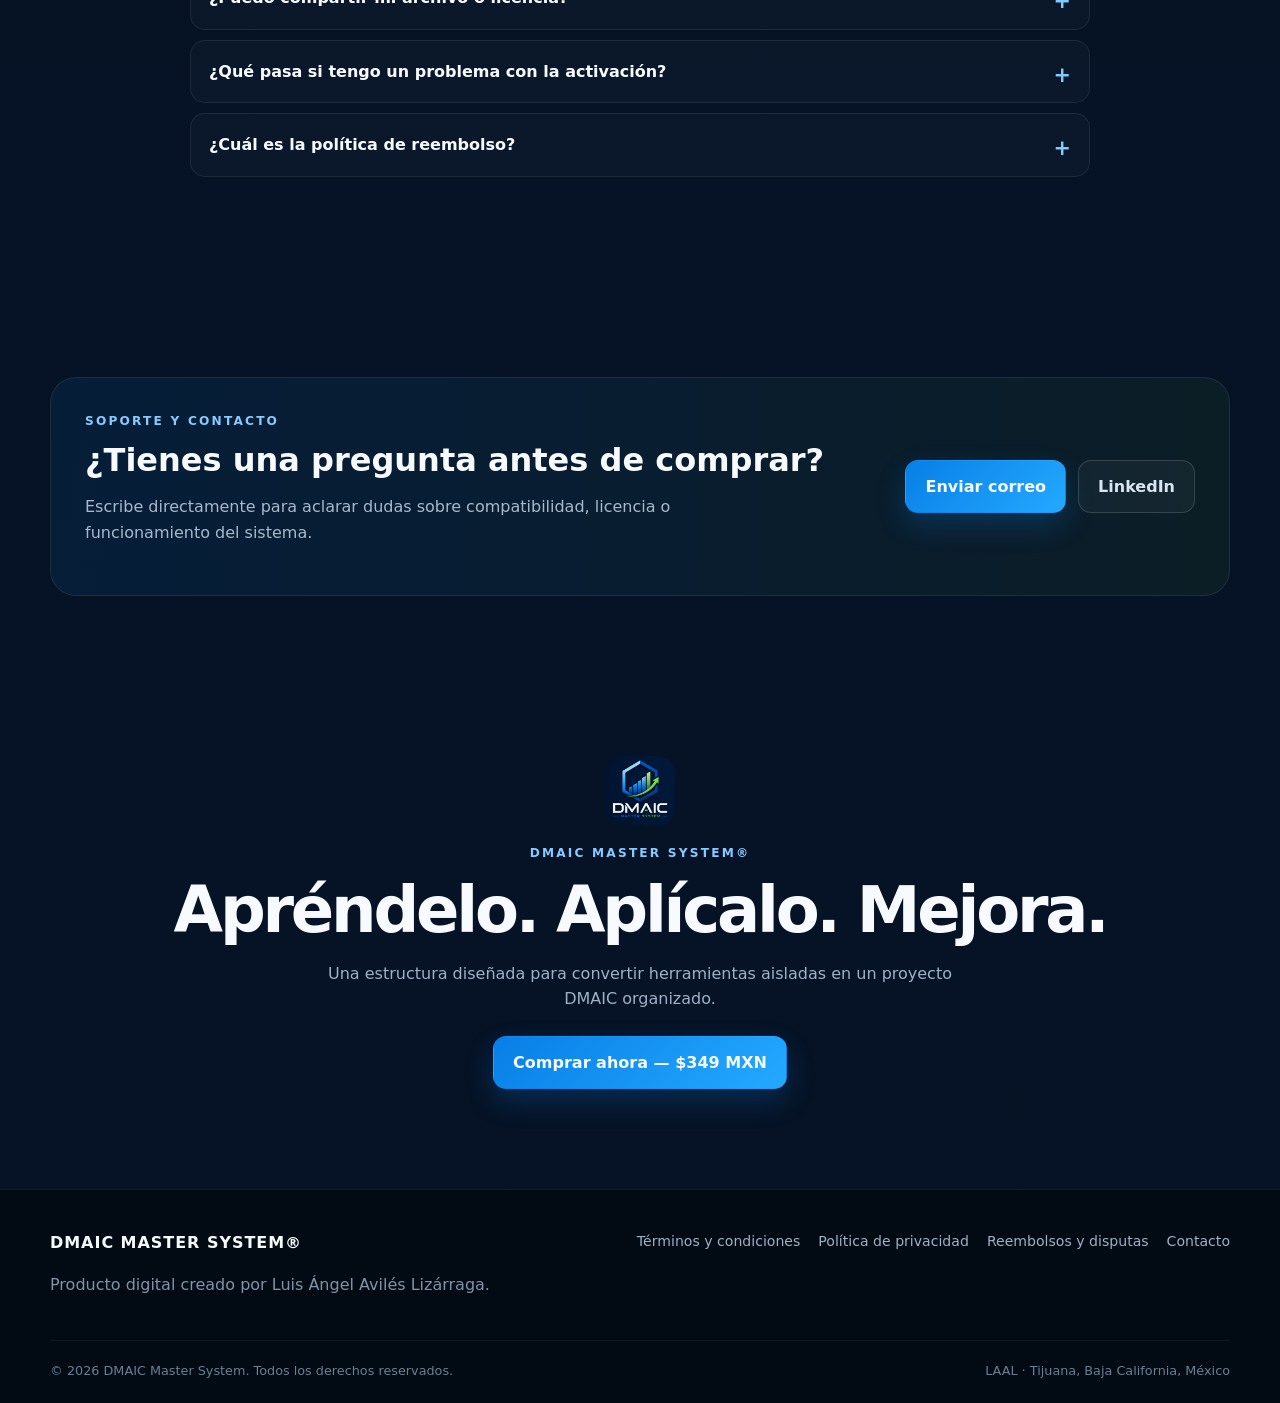
==== commit ec0eb077: "Lanzamiento de producto.html" ====
--- a/index.html
+++ b/index.html
@@ -9,23 +9,651 @@
 <meta property="og:type" content="website"><meta property="og:title" content="DMAIC Master System® | Un proyecto. Cinco fases. Un solo sistema."><meta property="og:description" content="Más de 30 herramientas organizadas dentro de Define, Measure, Analyze, Improve y Control."><meta property="og:url" content="https://dmaicmastersystem.com/"><meta property="og:image" content="https://dmaicmastersystem.com/assets/og-image.jpg"><meta name="twitter:card" content="summary_large_image">
 <script type="application/ld+json">{"@context":"https://schema.org","@type":"Product","name":"DMAIC Master System®","description":"Sistema profesional desarrollado en Microsoft Excel para estructurar proyectos de mejora continua mediante DMAIC.","brand":{"@type":"Brand","name":"DMAIC Master System"},"image":"https://dmaicmastersystem.com/assets/logo.webp","category":"Software / Digital Product"}</script>
 </head>
+
 <body>
+
 <a class="skip" href="#main">Saltar al contenido</a>
-<header class="header"><div class="wrap navwrap"><a class="brand" href="#top"><img src="assets/favicon.png" alt=""><span>DMAIC MASTER SYSTEM®</span></a><button class="menubtn" aria-label="Abrir menú">☰</button><nav class="nav"><a href="#problema">Problema</a><a href="#sistema">Sistema</a><a href="#demo">Demo</a><a href="#incluye">Incluye</a><a href="#faq">FAQ</a><a class="navcta" href="#oferta">Ver oferta</a></nav></div></header>
+
+<header class="header">
+  <div class="wrap navwrap">
+    <a class="brand" href="#top">
+      <img src="assets/favicon.png" alt="">
+      <span>DMAIC MASTER SYSTEM®</span>
+    </a>
+
+    <button class="menubtn" aria-label="Abrir menú">☰</button>
+
+    <nav class="nav">
+      <a href="#problema">Problema</a>
+      <a href="#sistema">Sistema</a>
+      <a href="#demo">Demo</a>
+      <a href="#incluye">Incluye</a>
+      <a href="#faq">FAQ</a>
+      <a
+        class="navcta"
+        href="https://dmaicmastersystem.lemonsqueezy.com/checkout/buy/1c10c3c1-2d9f-4cdb-a307-ae910353820e"
+        target="_blank"
+        rel="noopener noreferrer">
+        Comprar
+      </a>
+    </nav>
+  </div>
+</header>
+
 <main id="main">
-<section class="hero" id="top"><div class="glow g1"></div><div class="glow g2"></div><div class="wrap hero-grid"><div class="hero-copy reveal"><div class="eyebrow">SISTEMA PROFESIONAL EN EXCEL · DMAIC</div><h1>Tus herramientas DMAIC.<br><span>Un solo sistema.</span></h1><p class="lead">Organiza proyectos de mejora continua con más de 30 recursos y herramientas de Ingeniería Industrial, Lean Six Sigma, calidad y manufactura dentro de <strong>Define, Measure, Analyze, Improve y Control.</strong></p><div class="actions"><a class="btn primary" href="#oferta">Conocer la oferta</a><a class="btn ghost" href="#demo">Ver cómo funciona</a></div><div class="trust"><span>+30 herramientas</span><span>5 fases DMAIC</span><span>Excel de escritorio</span><span>Licencia individual</span></div></div><div class="hero-art reveal"><div class="orbit"></div><img src="assets/logo.webp" alt="Logo de DMAIC Master System"><div class="chip c1">DEFINE → CONTROL</div><div class="chip c2">LEAN · SIX SIGMA · CALIDAD</div></div></div></section>
-<section class="section" id="problema"><div class="wrap"><div class="head reveal"><div class="eyebrow">EL PROBLEMA</div><h2>Un proyecto no debería convertirse en una carpeta llena de archivos desconectados.</h2><p>Conocer las herramientas es importante. Tener una estructura para conectarlas también.</p></div><div class="files reveal"><div><span>📄</span><b>SIPOC.xlsx</b><small>Definición del proceso</small></div><div><span>📄</span><b>PFMEA.xlsx</b><small>Análisis de riesgos</small></div><div><span>📊</span><b>Pareto.xlsx</b><small>Priorización</small></div><div><span>📋</span><b>Control Plan.xlsx</b><small>Sostenimiento</small></div></div><div class="bridge reveal"><strong>El problema no es tener herramientas.</strong><span>Es tenerlas sin una estructura que las conecte.</span></div></div></section>
-<section class="section alt" id="sistema"><div class="wrap"><div class="head reveal"><div class="eyebrow">LA SOLUCIÓN</div><h2>Un proyecto. Cinco fases. Un sistema estructurado.</h2><p>DMAIC Master System® organiza el flujo de trabajo para pasar de la definición del problema al control de la mejora sin depender de formatos aislados.</p></div><div class="phases reveal"><article class="d"><span>D</span><h3>DEFINE</h3><p>Alinea problema, alcance, cliente y objetivos.</p></article><article class="m"><span>M</span><h3>MEASURE</h3><p>Construye datos confiables y una línea base.</p></article><article class="a"><span>A</span><h3>ANALYZE</h3><p>Prioriza y valida causas con evidencia.</p></article><article class="i"><span>I</span><h3>IMPROVE</h3><p>Implementa y valida soluciones con impacto.</p></article><article class="c"><span>C</span><h3>CONTROL</h3><p>Estandariza, monitorea y sostiene resultados.</p></article></div><div class="frame reveal"><img src="assets/start.webp" alt="Pantalla START HERE de DMAIC Master System" loading="lazy"></div></div></section>
-<section class="section" id="demo"><div class="wrap demo"><div class="reveal"><div class="eyebrow">DEMOSTRACIÓN REAL</div><h2>Mira el sistema antes de comprarlo.</h2><p>Recorre la navegación, la estructura DMAIC y la lógica de uso del archivo. La intención es que sepas exactamente qué estás adquiriendo antes de tomar una decisión.</p><ul class="checks"><li>Interfaz estructurada por fase</li><li>Herramientas dentro del mismo libro</li><li>Orientación para estudiantes y profesionales</li><li>Flujo práctico de proyecto</li></ul></div><div class="video reveal"><iframe src="https://www.youtube-nocookie.com/embed/h5NC1uvjAnE?rel=0" title="Demostración de DMAIC Master System" loading="lazy" allowfullscreen></iframe></div></div></section>
-<section class="section alt" id="incluye"><div class="wrap"><div class="head reveal"><div class="eyebrow">QUÉ INCLUYE</div><h2>Más que plantillas: una estructura de trabajo.</h2><p>Herramientas, guías y recursos organizados para apoyar un proyecto DMAIC de principio a fin.</p></div><div class="tools reveal"><div><b>DEFINE</b><span>SIPOC · 5S · 8 Wastes · 5W2H · VSM</span></div><div><b>MEASURE</b><span>Data · Scrap · Time Study · SPC · SMED · GR&amp;R</span></div><div><b>ANALYZE</b><span>Pareto · Ishikawa · 5 Whys · PFMEA</span></div><div><b>IMPROVE</b><span>A3 · 8D · DOE · validación de soluciones</span></div><div><b>CONTROL</b><span>LPA · Control Plan · estandarización</span></div><div class="accent"><b>ADICIONAL</b><span>IATF 16949 · ISO 9001 / 13485 · IQ/OQ/PQ · navegación inteligente</span></div></div><div class="gallery"><figure class="reveal"><img src="assets/define.webp" alt="Fase Define" loading="lazy"><figcaption>DEFINE — Alineamiento &amp; Business Case</figcaption></figure><figure class="reveal"><img src="assets/measure.webp" alt="Fase Measure" loading="lazy"><figcaption>MEASURE — Datos &amp; Estabilidad</figcaption></figure><figure class="reveal"><img src="assets/analyze.webp" alt="Fase Analyze" loading="lazy"><figcaption>ANALYZE — Causa raíz con datos</figcaption></figure><figure class="reveal"><img src="assets/improve.webp" alt="Fase Improve" loading="lazy"><figcaption>IMPROVE — Implementación &amp; validación</figcaption></figure><figure class="reveal"><img src="assets/control.webp" alt="Fase Control" loading="lazy"><figcaption>CONTROL — Estandarizar &amp; sostener</figcaption></figure></div></div></section>
-<section class="section"><div class="wrap"><div class="head reveal"><div class="eyebrow">PARA QUIÉN ES</div><h2>Diseñado para personas que necesitan aplicar, no solo memorizar.</h2></div><div class="audience reveal"><article><div>🎓</div><h3>Estudiantes</h3><p>Para estructurar proyectos académicos y aprender las herramientas dentro de un flujo coherente.</p></article><article><div>🧩</div><h3>Practicantes / Trainees</h3><p>Para dejar de empezar cada análisis desde cero.</p></article><article><div>⚙️</div><h3>Procesos / Manufactura</h3><p>Para organizar proyectos de mejora con herramientas prácticas.</p></article><article><div>📊</div><h3>Calidad / Mejora Continua</h3><p>Para integrar análisis, riesgo, validación y control.</p></article></div><div class="note reveal"><strong>Importante:</strong> DMAIC Master System® no reemplaza el criterio profesional ni ejecuta un proyecto automáticamente. Es una estructura de apoyo para organizar, aplicar y documentar herramientas de mejora continua.</div></div></section>
-<section class="section creator"><div class="wrap creator-card reveal"><div class="creator-photo">     <img         src="assets/luis-aviles.png"         alt="Luis Ángel Avilés Lizárraga, creador de DMAIC Master System"         loading="lazy"     > </div><div><div class="eyebrow">CREADO DESDE LA INGENIERÍA</div><h2>Luis Ángel Avilés Lizárraga</h2><p class="role">Ingeniería Industrial · Lean Six Sigma Green Belt · Procesos &amp; Manufactura</p><p>DMAIC Master System® nació de una necesidad sencilla: disponer de muchas herramientas no siempre significa tener una estructura clara para conectarlas y utilizarlas correctamente dentro de un proyecto.</p><p>El sistema combina aprendizaje, práctica y experiencia en entornos de ingeniería para convertir ese problema en una herramienta organizada y utilizable.</p><div class="actions"><a class="link" href="https://www.linkedin.com/in/laal-industrial" target="_blank" rel="noopener">Ver perfil profesional ↗</a><a class="link" href="https://www.youtube.com/@LAAL_Insights" target="_blank" rel="noopener">LAAL Insights ↗</a></div></div></div></section>
-<section class="section" id="oferta"><div class="wrap"><div class="offer reveal"><div class="offer-top"><div><div class="eyebrow">OFERTA DE LANZAMIENTO</div><h2>DMAIC Master System®</h2><p>Licencia individual · Producto digital descargable · Pago único</p></div><div class="price"><span>$499 MXN</span><strong>$349 MXN</strong><small>con código <b>LANZAMIENTO2026</b></small></div></div><hr><div class="offer-body"><div><h3>Incluye:</h3><ul class="checks"><li>Sistema completo en Excel</li><li>Más de 30 herramientas y recursos</li><li>Navegación estructurada por DMAIC</li><li>Video de introducción y guía de activación</li><li>Licencia individual para 1 dispositivo</li><li>Soporte de activación</li></ul></div><div class="launch"><span>25</span><b>primeras compras</b><p>reciben $150 MXN de descuento sobre el precio regular.</p></div></div><div class="purchase"><h3>Compra en línea</h3><p>El checkout se habilitará en cuanto finalice la activación del procesador de pagos. Mientras tanto, puedes solicitar información directamente.</p><a class="btn primary" href="mailto:luisangel200407@gmail.com?subject=Información%20DMAIC%20Master%20System">Solicitar información</a></div><!-- Al recibir el link Live de Lemon Squeezy, reemplazar este bloque por el botón de compra real. --></div></div></section>
-<section class="section alt"><div class="wrap"><div class="head reveal"><div class="eyebrow">DESPUÉS DE LA COMPRA</div><h2>De la compra al proyecto en pocos pasos.</h2></div><div class="steps reveal"><div><span>01</span><h3>Compra</h3><p>Completa el pago mediante el checkout seguro.</p></div><div><span>02</span><h3>Descarga</h3><p>Recibe el archivo digital y tu información de licencia.</p></div><div><span>03</span><h3>Activa</h3><p>Abre en Excel de escritorio para Windows, habilita macros e introduce tu licencia.</p></div><div><span>04</span><h3>Empieza</h3><p>Inicia desde START HERE y utiliza solo las herramientas que tu proyecto necesita.</p></div></div></div></section>
-<section class="section" id="faq"><div class="wrap"><div class="head reveal"><div class="eyebrow">PREGUNTAS FRECUENTES</div><h2>Antes de comprar, que todo quede claro.</h2></div><div class="faq reveal"><details><summary>¿Es una suscripción?</summary><p>No. La versión actual se vende mediante un pago único para la licencia adquirida.</p></details><details><summary>¿En qué sistema funciona?</summary><p>La versión comercial actual está diseñada para Microsoft Excel de escritorio en Windows y utiliza macros VBA.</p></details><details><summary>¿Necesito conexión a Internet?</summary><p>La conexión se requiere para la activación inicial de la licencia. Después, el archivo puede utilizarse localmente según las condiciones de la licencia.</p></details><details><summary>¿Cuántas activaciones incluye?</summary><p>La licencia individual permite una activación en un dispositivo. Si cambias de computadora, deberás solicitar la liberación de la activación anterior.</p></details><details><summary>¿Tengo que usar todas las herramientas?</summary><p>No. Cada proyecto requiere criterio para seleccionar únicamente las herramientas relevantes.</p></details><details><summary>¿Qué recibo después de comprar?</summary><p>El archivo DMAIC Master System®, información de licencia, guía breve de activación y acceso al video de introducción.</p></details><details><summary>¿Puedo compartir mi archivo o licencia?</summary><p>No. La licencia es individual y no autoriza redistribución, reventa ni uso compartido fuera de sus términos.</p></details><details><summary>¿Qué pasa si tengo un problema con la activación?</summary><p>Escribe a <a href="mailto:luisangel200407@gmail.com">luisangel200407@gmail.com</a>.</p></details><details><summary>¿Cuál es la política de reembolso?</summary><p>Consulta la <a href="refunds.html">Política de reembolsos</a> antes de comprar.</p></details></div></div></section>
-<section class="section"><div class="wrap contact reveal"><div><div class="eyebrow">SOPORTE Y CONTACTO</div><h2>¿Tienes una pregunta antes de comprar?</h2><p>Escribe directamente para aclarar dudas sobre compatibilidad, licencia o funcionamiento del sistema.</p></div><div class="actions"><a class="btn primary" href="mailto:luisangel200407@gmail.com">Enviar correo</a><a class="btn ghost" href="https://www.linkedin.com/in/laal-industrial" target="_blank" rel="noopener">LinkedIn</a></div></div></section>
-<section class="section final"><div class="wrap reveal"><img src="assets/favicon.png" alt=""><div class="eyebrow">DMAIC MASTER SYSTEM®</div><h2>Apréndelo. Aplícalo. Mejora.</h2><p>Una estructura diseñada para convertir herramientas aisladas en un proyecto DMAIC organizado.</p><a class="btn primary" href="#oferta">Ver oferta de lanzamiento</a></div></section>
+
+<section class="hero" id="top">
+  <div class="glow g1"></div>
+  <div class="glow g2"></div>
+
+  <div class="wrap hero-grid">
+
+    <div class="hero-copy reveal">
+      <div class="eyebrow">SISTEMA PROFESIONAL EN EXCEL · DMAIC</div>
+
+      <h1>
+        Tus herramientas DMAIC.<br>
+        <span>Un solo sistema.</span>
+      </h1>
+
+      <p class="lead">
+        Organiza proyectos de mejora continua con más de 30 recursos y herramientas
+        de Ingeniería Industrial, Lean Six Sigma, calidad y manufactura dentro de
+        <strong>Define, Measure, Analyze, Improve y Control.</strong>
+      </p>
+
+      <div class="actions">
+        <a class="btn primary" href="#oferta">Conocer la oferta</a>
+        <a class="btn ghost" href="#demo">Ver cómo funciona</a>
+      </div>
+
+      <div class="trust">
+        <span>+30 herramientas</span>
+        <span>5 fases DMAIC</span>
+        <span>Excel de escritorio</span>
+        <span>Licencia individual</span>
+      </div>
+    </div>
+
+    <div class="hero-art reveal">
+      <div class="orbit"></div>
+      <img src="assets/logo.webp" alt="Logo de DMAIC Master System">
+      <div class="chip c1">DEFINE → CONTROL</div>
+      <div class="chip c2">LEAN · SIX SIGMA · CALIDAD</div>
+    </div>
+
+  </div>
+</section>
+
+<section class="section" id="problema">
+  <div class="wrap">
+
+    <div class="head reveal">
+      <div class="eyebrow">EL PROBLEMA</div>
+      <h2>Un proyecto no debería convertirse en una carpeta llena de archivos desconectados.</h2>
+      <p>Conocer las herramientas es importante. Tener una estructura para conectarlas también.</p>
+    </div>
+
+    <div class="files reveal">
+      <div><span>📄</span><b>SIPOC.xlsx</b><small>Definición del proceso</small></div>
+      <div><span>📄</span><b>PFMEA.xlsx</b><small>Análisis de riesgos</small></div>
+      <div><span>📊</span><b>Pareto.xlsx</b><small>Priorización</small></div>
+      <div><span>📋</span><b>Control Plan.xlsx</b><small>Sostenimiento</small></div>
+    </div>
+
+    <div class="bridge reveal">
+      <strong>El problema no es tener herramientas.</strong>
+      <span>Es tenerlas sin una estructura que las conecte.</span>
+    </div>
+
+  </div>
+</section>
+
+<section class="section alt" id="sistema">
+  <div class="wrap">
+
+    <div class="head reveal">
+      <div class="eyebrow">LA SOLUCIÓN</div>
+      <h2>Un proyecto. Cinco fases. Un sistema estructurado.</h2>
+      <p>
+        DMAIC Master System® organiza el flujo de trabajo para pasar de la definición
+        del problema al control de la mejora sin depender de formatos aislados.
+      </p>
+    </div>
+
+    <div class="phases reveal">
+
+      <article class="d">
+        <span>D</span>
+        <h3>DEFINE</h3>
+        <p>Alinea problema, alcance, cliente y objetivos.</p>
+      </article>
+
+      <article class="m">
+        <span>M</span>
+        <h3>MEASURE</h3>
+        <p>Construye datos confiables y una línea base.</p>
+      </article>
+
+      <article class="a">
+        <span>A</span>
+        <h3>ANALYZE</h3>
+        <p>Prioriza y valida causas con evidencia.</p>
+      </article>
+
+      <article class="i">
+        <span>I</span>
+        <h3>IMPROVE</h3>
+        <p>Implementa y valida soluciones con impacto.</p>
+      </article>
+
+      <article class="c">
+        <span>C</span>
+        <h3>CONTROL</h3>
+        <p>Estandariza, monitorea y sostiene resultados.</p>
+      </article>
+
+    </div>
+
+    <div class="frame reveal">
+      <img
+        src="assets/start.webp"
+        alt="Pantalla START HERE de DMAIC Master System"
+        loading="lazy">
+    </div>
+
+  </div>
+</section>
+
+<section class="section" id="demo">
+  <div class="wrap demo">
+
+    <div class="reveal">
+      <div class="eyebrow">DEMOSTRACIÓN REAL</div>
+      <h2>Mira el sistema antes de comprarlo.</h2>
+
+      <p>
+        Recorre la navegación, la estructura DMAIC y la lógica de uso del archivo.
+        La intención es que sepas exactamente qué estás adquiriendo antes de tomar una decisión.
+      </p>
+
+      <ul class="checks">
+        <li>Interfaz estructurada por fase</li>
+        <li>Herramientas dentro del mismo libro</li>
+        <li>Orientación para estudiantes y profesionales</li>
+        <li>Flujo práctico de proyecto</li>
+      </ul>
+    </div>
+
+    <div class="video reveal">
+      <iframe
+        src="https://www.youtube-nocookie.com/embed/h5NC1uvjAnE?rel=0"
+        title="Demostración de DMAIC Master System"
+        loading="lazy"
+        allowfullscreen>
+      </iframe>
+    </div>
+
+  </div>
+</section>
+
+<section class="section alt" id="incluye">
+  <div class="wrap">
+
+    <div class="head reveal">
+      <div class="eyebrow">QUÉ INCLUYE</div>
+      <h2>Más que plantillas: una estructura de trabajo.</h2>
+      <p>
+        Herramientas, guías y recursos organizados para apoyar un proyecto DMAIC
+        de principio a fin.
+      </p>
+    </div>
+
+    <div class="tools reveal">
+      <div><b>DEFINE</b><span>SIPOC · 5S · 8 Wastes · 5W2H · VSM</span></div>
+      <div><b>MEASURE</b><span>Data · Scrap · Time Study · SPC · SMED · GR&amp;R</span></div>
+      <div><b>ANALYZE</b><span>Pareto · Ishikawa · 5 Whys · PFMEA</span></div>
+      <div><b>IMPROVE</b><span>A3 · 8D · DOE · validación de soluciones</span></div>
+      <div><b>CONTROL</b><span>LPA · Control Plan · estandarización</span></div>
+      <div class="accent">
+        <b>ADICIONAL</b>
+        <span>IATF 16949 · ISO 9001 / 13485 · IQ/OQ/PQ · navegación inteligente</span>
+      </div>
+    </div>
+
+    <div class="gallery">
+
+      <figure class="reveal">
+        <img src="assets/define.webp" alt="Fase Define" loading="lazy">
+        <figcaption>DEFINE — Alineamiento &amp; Business Case</figcaption>
+      </figure>
+
+      <figure class="reveal">
+        <img src="assets/measure.webp" alt="Fase Measure" loading="lazy">
+        <figcaption>MEASURE — Datos &amp; Estabilidad</figcaption>
+      </figure>
+
+      <figure class="reveal">
+        <img src="assets/analyze.webp" alt="Fase Analyze" loading="lazy">
+        <figcaption>ANALYZE — Causa raíz con datos</figcaption>
+      </figure>
+
+      <figure class="reveal">
+        <img src="assets/improve.webp" alt="Fase Improve" loading="lazy">
+        <figcaption>IMPROVE — Implementación &amp; validación</figcaption>
+      </figure>
+
+      <figure class="reveal">
+        <img src="assets/control.webp" alt="Fase Control" loading="lazy">
+        <figcaption>CONTROL — Estandarizar &amp; sostener</figcaption>
+      </figure>
+
+    </div>
+
+  </div>
+</section>
+
+<section class="section">
+  <div class="wrap">
+
+    <div class="head reveal">
+      <div class="eyebrow">PARA QUIÉN ES</div>
+      <h2>Diseñado para personas que necesitan aplicar, no solo memorizar.</h2>
+    </div>
+
+    <div class="audience reveal">
+
+      <article>
+        <div>🎓</div>
+        <h3>Estudiantes</h3>
+        <p>
+          Para estructurar proyectos académicos y aprender las herramientas
+          dentro de un flujo coherente.
+        </p>
+      </article>
+
+      <article>
+        <div>🧩</div>
+        <h3>Practicantes / Trainees</h3>
+        <p>Para dejar de empezar cada análisis desde cero.</p>
+      </article>
+
+      <article>
+        <div>⚙️</div>
+        <h3>Procesos / Manufactura</h3>
+        <p>Para organizar proyectos de mejora con herramientas prácticas.</p>
+      </article>
+
+      <article>
+        <div>📊</div>
+        <h3>Calidad / Mejora Continua</h3>
+        <p>Para integrar análisis, riesgo, validación y control.</p>
+      </article>
+
+    </div>
+
+    <div class="note reveal">
+      <strong>Importante:</strong>
+      DMAIC Master System® no reemplaza el criterio profesional ni ejecuta un proyecto
+      automáticamente. Es una estructura de apoyo para organizar, aplicar y documentar
+      herramientas de mejora continua.
+    </div>
+
+  </div>
+</section>
+
+<section class="section creator">
+  <div class="wrap creator-card reveal">
+
+    <div class="creator-photo">
+      <img
+        src="assets/luis-aviles.png"
+        alt="Luis Ángel Avilés Lizárraga, creador de DMAIC Master System"
+        loading="lazy">
+    </div>
+
+    <div>
+
+      <div class="eyebrow">CREADO DESDE LA INGENIERÍA</div>
+
+      <h2>Luis Ángel Avilés Lizárraga</h2>
+
+      <p class="role">
+        Ingeniería Industrial · Lean Six Sigma Green Belt · Procesos &amp; Manufactura
+      </p>
+
+      <p>
+        DMAIC Master System® nació de una necesidad sencilla: disponer de muchas
+        herramientas no siempre significa tener una estructura clara para conectarlas
+        y utilizarlas correctamente dentro de un proyecto.
+      </p>
+
+      <p>
+        El sistema combina aprendizaje, práctica y experiencia en entornos de ingeniería
+        para convertir ese problema en una herramienta organizada y utilizable.
+      </p>
+
+      <div class="actions">
+        <a
+          class="link"
+          href="https://www.linkedin.com/in/laal-industrial"
+          target="_blank"
+          rel="noopener">
+          Ver perfil profesional ↗
+        </a>
+
+        <a
+          class="link"
+          href="https://www.youtube.com/@LAAL_Insights"
+          target="_blank"
+          rel="noopener">
+          LAAL Insights ↗
+        </a>
+      </div>
+
+    </div>
+
+  </div>
+</section>
+
+<section class="section" id="oferta">
+  <div class="wrap">
+
+    <div class="offer reveal">
+
+      <div class="offer-top">
+
+        <div>
+          <div class="eyebrow">OFERTA DE LANZAMIENTO</div>
+          <h2>DMAIC Master System®</h2>
+          <p>
+            Licencia individual · Producto digital descargable · Pago único
+          </p>
+        </div>
+
+        <div class="price">
+          <span>$499 MXN</span>
+          <strong>$349 MXN</strong>
+          <small>con código <b>LANZAMIENTO2026</b></small>
+        </div>
+
+      </div>
+
+      <hr>
+
+      <div class="offer-body">
+
+        <div>
+          <h3>Incluye:</h3>
+
+          <ul class="checks">
+            <li>Sistema completo en Excel</li>
+            <li>Más de 30 herramientas y recursos</li>
+            <li>Navegación estructurada por DMAIC</li>
+            <li>Video de introducción y guía de activación</li>
+            <li>Licencia individual para 1 dispositivo</li>
+            <li>Soporte de activación</li>
+          </ul>
+        </div>
+
+        <div class="launch">
+          <span>25</span>
+          <b>primeras compras</b>
+          <p>
+            reciben $150 MXN de descuento sobre el precio regular.
+          </p>
+        </div>
+
+      </div>
+
+      <div class="purchase">
+
+        <h3>Compra en línea</h3>
+
+        <p>
+          Completa tu compra de forma segura mediante Lemon Squeezy y recibe
+          tu acceso digital junto con la información de licencia.
+        </p>
+
+        <a
+          class="btn primary"
+          href="https://dmaicmastersystem.lemonsqueezy.com/checkout/buy/1c10c3c1-2d9f-4cdb-a307-ae910353820e"
+          target="_blank"
+          rel="noopener noreferrer">
+          Comprar ahora — $349 MXN
+        </a>
+
+      </div>
+
+    </div>
+
+  </div>
+</section>
+
+<section class="section alt">
+  <div class="wrap">
+
+    <div class="head reveal">
+      <div class="eyebrow">DESPUÉS DE LA COMPRA</div>
+      <h2>De la compra al proyecto en pocos pasos.</h2>
+    </div>
+
+    <div class="steps reveal">
+
+      <div>
+        <span>01</span>
+        <h3>Compra</h3>
+        <p>Completa el pago mediante el checkout seguro.</p>
+      </div>
+
+      <div>
+        <span>02</span>
+        <h3>Descarga</h3>
+        <p>Recibe el archivo digital y tu información de licencia.</p>
+      </div>
+
+      <div>
+        <span>03</span>
+        <h3>Activa</h3>
+        <p>
+          Abre en Excel de escritorio para Windows, habilita macros
+          e introduce tu licencia.
+        </p>
+      </div>
+
+      <div>
+        <span>04</span>
+        <h3>Empieza</h3>
+        <p>
+          Inicia desde START HERE y utiliza solo las herramientas
+          que tu proyecto necesita.
+        </p>
+      </div>
+
+    </div>
+
+  </div>
+</section>
+
+<section class="section" id="faq">
+  <div class="wrap">
+
+    <div class="head reveal">
+      <div class="eyebrow">PREGUNTAS FRECUENTES</div>
+      <h2>Antes de comprar, que todo quede claro.</h2>
+    </div>
+
+    <div class="faq reveal">
+
+      <details>
+        <summary>¿Es una suscripción?</summary>
+        <p>No. La versión actual se vende mediante un pago único para la licencia adquirida.</p>
+      </details>
+
+      <details>
+        <summary>¿En qué sistema funciona?</summary>
+        <p>
+          La versión comercial actual está diseñada para Microsoft Excel
+          de escritorio en Windows y utiliza macros VBA.
+        </p>
+      </details>
+
+      <details>
+        <summary>¿Necesito conexión a Internet?</summary>
+        <p>
+          La conexión se requiere para la activación inicial de la licencia.
+          Después, el archivo puede utilizarse localmente según las condiciones
+          de la licencia.
+        </p>
+      </details>
+
+      <details>
+        <summary>¿Cuántas activaciones incluye?</summary>
+        <p>
+          La licencia individual permite una activación en un dispositivo.
+          Si cambias de computadora, deberás solicitar la liberación
+          de la activación anterior.
+        </p>
+      </details>
+
+      <details>
+        <summary>¿Tengo que usar todas las herramientas?</summary>
+        <p>
+          No. Cada proyecto requiere criterio para seleccionar únicamente
+          las herramientas relevantes.
+        </p>
+      </details>
+
+      <details>
+        <summary>¿Qué recibo después de comprar?</summary>
+        <p>
+          El archivo DMAIC Master System®, información de licencia,
+          guía breve de activación y acceso al video de introducción.
+        </p>
+      </details>
+
+      <details>
+        <summary>¿Puedo compartir mi archivo o licencia?</summary>
+        <p>
+          No. La licencia es individual y no autoriza redistribución,
+          reventa ni uso compartido fuera de sus términos.
+        </p>
+      </details>
+
+      <details>
+        <summary>¿Qué pasa si tengo un problema con la activación?</summary>
+        <p>
+          Escribe a
+          <a href="mailto:luisangel200407@gmail.com">
+            luisangel200407@gmail.com
+          </a>.
+        </p>
+      </details>
+
+      <details>
+        <summary>¿Cuál es la política de reembolso?</summary>
+        <p>
+          Consulta la
+          <a href="refunds.html">Política de reembolsos</a>
+          antes de comprar.
+        </p>
+      </details>
+
+    </div>
+
+  </div>
+</section>
+
+<section class="section">
+  <div class="wrap contact reveal">
+
+    <div>
+      <div class="eyebrow">SOPORTE Y CONTACTO</div>
+      <h2>¿Tienes una pregunta antes de comprar?</h2>
+      <p>
+        Escribe directamente para aclarar dudas sobre compatibilidad,
+        licencia o funcionamiento del sistema.
+      </p>
+    </div>
+
+    <div class="actions">
+      <a
+        class="btn primary"
+        href="mailto:luisangel200407@gmail.com">
+        Enviar correo
+      </a>
+
+      <a
+        class="btn ghost"
+        href="https://www.linkedin.com/in/laal-industrial"
+        target="_blank"
+        rel="noopener">
+        LinkedIn
+      </a>
+    </div>
+
+  </div>
+</section>
+
+<section class="section final">
+  <div class="wrap reveal">
+
+    <img src="assets/favicon.png" alt="">
+
+    <div class="eyebrow">DMAIC MASTER SYSTEM®</div>
+
+    <h2>Apréndelo. Aplícalo. Mejora.</h2>
+
+    <p>
+      Una estructura diseñada para convertir herramientas aisladas
+      en un proyecto DMAIC organizado.
+    </p>
+
+    <a
+      class="btn primary"
+      href="https://dmaicmastersystem.lemonsqueezy.com/checkout/buy/1c10c3c1-2d9f-4cdb-a307-ae910353820e"
+      target="_blank"
+      rel="noopener noreferrer">
+      Comprar ahora — $349 MXN
+    </a>
+
+  </div>
+</section>
+
 </main>
-<footer class="footer"><div class="wrap footer-grid"><div><div class="fbrand">DMAIC MASTER SYSTEM®</div><p>Producto digital creado por Luis Ángel Avilés Lizárraga.</p></div><div class="flinks"><a href="terms.html">Términos y condiciones</a><a href="privacy.html">Política de privacidad</a><a href="refunds.html">Reembolsos y disputas</a><a href="mailto:luisangel200407@gmail.com">Contacto</a></div></div><div class="wrap footer-bottom"><span>© <span id="year"></span> DMAIC Master System. Todos los derechos reservados.</span><span>LAAL · Tijuana, Baja California, México</span></div></footer>
+
+<footer class="footer">
+
+  <div class="wrap footer-grid">
+
+    <div>
+      <div class="fbrand">DMAIC MASTER SYSTEM®</div>
+      <p>Producto digital creado por Luis Ángel Avilés Lizárraga.</p>
+    </div>
+
+    <div class="flinks">
+      <a href="terms.html">Términos y condiciones</a>
+      <a href="privacy.html">Política de privacidad</a>
+      <a href="refunds.html">Reembolsos y disputas</a>
+      <a href="mailto:luisangel200407@gmail.com">Contacto</a>
+    </div>
+
+  </div>
+
+  <div class="wrap footer-bottom">
+    <span>
+      © <span id="year"></span> DMAIC Master System.
+      Todos los derechos reservados.
+    </span>
+
+    <span>
+      LAAL · Tijuana, Baja California, México
+    </span>
+  </div>
+
+</footer>
+
 <script src="script.js"></script>
-</body></html>
+
+</body>
+</html>
--- a/styles.css
+++ b/styles.css
@@ -1 +1,47 @@
 :root{--bg:#04101f;--bg2:#07182d;--card:#0a2039;--text:#f7fbff;--muted:#a9bbce;--blue:#0d8dff;--green:#77e33c;--line:rgba(147,197,253,.16);--shadow:0 30px 80px rgba(0,0,0,.32)}*{box-sizing:border-box}html{scroll-behavior:smooth}body{margin:0;font-family:Inter,ui-sans-serif,system-ui,-apple-system,BlinkMacSystemFont,"Segoe UI",sans-serif;background:radial-gradient(circle at 50% -10%,rgba(13,141,255,.16),transparent 34%),linear-gradient(180deg,#030b15 0%,var(--bg) 25%,#061326 100%);color:var(--text);line-height:1.6;overflow-x:hidden}a{color:inherit}img{max-width:100%;display:block}.wrap{width:min(1180px,calc(100% - 40px));margin:auto}.skip{position:absolute;left:-999px}.skip:focus{left:10px;top:10px;background:#fff;color:#000;padding:10px;z-index:999}.header{position:sticky;top:0;z-index:50;background:rgba(3,11,21,.78);backdrop-filter:blur(18px);border-bottom:1px solid rgba(255,255,255,.06)}.navwrap{height:72px;display:flex;align-items:center;justify-content:space-between;gap:20px}.brand{display:flex;align-items:center;gap:10px;text-decoration:none;font-weight:900;letter-spacing:.04em;font-size:.9rem}.brand img{width:34px;height:34px;border-radius:9px}.nav{display:flex;align-items:center;gap:23px}.nav a{color:#c5d3e2;text-decoration:none;font-size:.92rem;font-weight:700}.navcta{padding:9px 14px;border-radius:999px;border:1px solid rgba(119,227,60,.35);background:rgba(119,227,60,.08);color:#cfffad!important}.menubtn{display:none;background:none;border:0;color:#fff;font-size:1.5rem}.hero{position:relative;min-height:760px;display:grid;align-items:center;overflow:hidden;border-bottom:1px solid rgba(255,255,255,.05)}.hero-grid{display:grid;grid-template-columns:1.08fr .92fr;align-items:center;gap:65px;padding:94px 0 80px}.glow{position:absolute;border-radius:50%;filter:blur(55px);opacity:.45}.g1{width:520px;height:520px;background:#063b83;top:-180px;right:-120px}.g2{width:280px;height:280px;background:#1a5d1a;right:18%;bottom:-120px}.eyebrow{font-size:.76rem;font-weight:900;letter-spacing:.18em;color:#88c9ff;margin-bottom:12px}h1,h2,h3{line-height:1.08;margin:0}h1{font-size:clamp(3rem,7vw,5.9rem);letter-spacing:-.055em}h1 span{background:linear-gradient(90deg,#fff 0%,#70beff 48%,#93ef64 100%);-webkit-background-clip:text;color:transparent}.lead{font-size:1.14rem;color:#b8c9d9;max-width:710px;margin:28px 0 30px}.actions{display:flex;gap:12px;flex-wrap:wrap}.btn{display:inline-flex;align-items:center;justify-content:center;text-decoration:none;border-radius:13px;padding:13px 19px;font-weight:850;border:1px solid transparent;transition:.25s}.primary{background:linear-gradient(135deg,#087fe7,#24a9ff);box-shadow:0 12px 28px rgba(8,127,231,.24)}.primary:hover{transform:translateY(-2px);box-shadow:0 18px 35px rgba(8,127,231,.34)}.ghost{border-color:rgba(255,255,255,.14);background:rgba(255,255,255,.04);color:#d7e5f4}.trust{display:flex;flex-wrap:wrap;gap:10px;margin-top:26px}.trust span{font-size:.8rem;color:#98acc1;border:1px solid rgba(255,255,255,.08);border-radius:999px;padding:7px 10px;background:rgba(255,255,255,.025)}.hero-art{position:relative;display:grid;place-items:center;min-height:560px}.hero-art img{width:min(500px,92%);border-radius:36px;box-shadow:0 50px 120px rgba(0,0,0,.42);position:relative;z-index:2}.orbit{position:absolute;width:520px;height:520px;border:1px solid rgba(91,178,255,.22);border-radius:50%;box-shadow:inset 0 0 90px rgba(13,141,255,.08),0 0 120px rgba(13,141,255,.05)}.chip{position:absolute;z-index:3;background:rgba(4,16,31,.84);backdrop-filter:blur(12px);border:1px solid rgba(255,255,255,.1);padding:10px 13px;border-radius:12px;font-size:.72rem;font-weight:850;letter-spacing:.08em;box-shadow:var(--shadow)}.c1{top:12%;right:-4%}.c2{left:-2%;bottom:12%;color:#c8ffab}.section{padding:100px 0}.alt{background:rgba(7,24,45,.52);border-top:1px solid rgba(255,255,255,.05);border-bottom:1px solid rgba(255,255,255,.05)}.head{max-width:850px;margin:0 auto 48px;text-align:center}.head h2{font-size:clamp(2.25rem,4.5vw,4rem);letter-spacing:-.04em}.head p{font-size:1.05rem;color:var(--muted);margin:18px auto 0}.files{display:grid;grid-template-columns:repeat(4,1fr);gap:14px}.files>div,.tools>div,.audience article,.steps>div{background:linear-gradient(180deg,rgba(255,255,255,.055),rgba(255,255,255,.025));border:1px solid rgba(255,255,255,.08);border-radius:18px;padding:24px}.files>div{display:grid;gap:7px;min-height:170px}.files span{font-size:2rem}.files small,.tools span,.audience p,.steps p{color:#96aabd}.bridge{margin:40px auto 0;max-width:820px;text-align:center;display:grid;gap:6px}.bridge strong{font-size:1.25rem}.bridge span{color:#9fb1c5}.phases{display:grid;grid-template-columns:repeat(5,1fr);gap:10px;margin-bottom:42px}.phases article{border-radius:18px;padding:22px 18px;background:rgba(255,255,255,.028);border:1px solid rgba(255,255,255,.08);min-height:190px}.phases article>span{display:inline-grid;place-items:center;width:36px;height:36px;border-radius:10px;font-weight:900;margin-bottom:14px}.phases h3{font-size:1rem;letter-spacing:.05em}.phases p{color:#9fb0c1;font-size:.88rem}.d>span{background:rgba(38,136,198,.18);color:#6dc6ff}.m>span{background:rgba(37,163,90,.18);color:#72ed99}.a>span{background:rgba(201,157,0,.18);color:#ffe06a}.i>span{background:rgba(215,76,31,.18);color:#ff9a77}.c>span{background:rgba(173,37,181,.18);color:#f18ef7}.frame{padding:10px;border-radius:22px;background:linear-gradient(135deg,rgba(57,158,255,.3),rgba(119,227,60,.12));border:1px solid rgba(255,255,255,.09);box-shadow:var(--shadow)}.frame img{border-radius:15px;width:100%}.demo{display:grid;grid-template-columns:.8fr 1.2fr;gap:56px;align-items:center}.demo h2{font-size:clamp(2.2rem,4vw,3.8rem);letter-spacing:-.04em}.demo p{color:var(--muted)}.checks{list-style:none;padding:0;margin:22px 0 0;display:grid;gap:10px}.checks li{position:relative;padding-left:26px;color:#c8d7e6}.checks li:before{content:"✓";position:absolute;left:0;color:var(--green);font-weight:900}.video{position:relative;padding-top:56.25%;overflow:hidden;border-radius:20px;background:#000;border:8px solid rgba(13,141,255,.14);box-shadow:var(--shadow)}.video iframe{position:absolute;inset:0;width:100%;height:100%;border:0}.tools{display:grid;grid-template-columns:repeat(3,1fr);gap:14px}.tools>div{display:grid;gap:8px}.tools .accent{border-color:rgba(119,227,60,.2);background:rgba(119,227,60,.035)}.gallery{display:grid;grid-template-columns:repeat(2,1fr);gap:18px;margin-top:36px}.gallery figure{margin:0;background:#06162a;border:1px solid rgba(255,255,255,.07);border-radius:19px;overflow:hidden;box-shadow:0 20px 50px rgba(0,0,0,.2)}.gallery img{width:100%;aspect-ratio:16/9;object-fit:cover;object-position:top left}.gallery figcaption{padding:12px 15px;color:#a9bbce;font-size:.85rem}.audience{display:grid;grid-template-columns:repeat(4,1fr);gap:14px}.audience article>div{font-size:1.8rem;margin-bottom:14px}.audience p{font-size:.9rem}.note{margin:24px auto 0;max-width:900px;border:1px solid rgba(119,227,60,.18);background:rgba(119,227,60,.035);border-radius:16px;padding:18px 20px;color:#bdd0c5}.creator{padding-top:70px}.creator-card{display:grid;grid-template-columns:240px 1fr;gap:44px;align-items:center;padding:38px;border:1px solid rgba(255,255,255,.09);border-radius:28px;background:linear-gradient(135deg,rgba(13,141,255,.07),rgba(119,227,60,.035));box-shadow:var(--shadow)}.creator-mark{width:210px;height:210px;border-radius:50%;display:grid;place-items:center;font-size:2.4rem;font-weight:950;letter-spacing:.18em;background:radial-gradient(circle at 35% 25%,#1d70d8,#061429 65%);border:1px solid rgba(120,202,255,.3)}.creator-card h2{font-size:2.6rem}.role{color:#8fcfff;font-weight:700}.creator-card p{color:#a9bbce}.link{color:#9dd6ff;text-decoration:none;font-weight:800}.offer{border-radius:30px;padding:42px;background:linear-gradient(145deg,#0b2340,#07182d 65%,#0b211e);border:1px solid rgba(117,221,255,.16);box-shadow:0 35px 90px rgba(0,0,0,.34)}.offer-top{display:flex;align-items:flex-start;justify-content:space-between;gap:30px}.offer-top h2{font-size:2.7rem}.offer-top p{color:#9fb2c6}.price{text-align:right;display:grid}.price>span{text-decoration:line-through;color:#72869a}.price strong{font-size:3.5rem;letter-spacing:-.045em;color:#c9ffab}.price small{color:#a8bbcc}.offer hr{border:0;height:1px;background:rgba(255,255,255,.08);margin:28px 0}.offer-body{display:grid;grid-template-columns:1fr 320px;gap:42px;align-items:center}.launch{border:1px solid rgba(119,227,60,.2);background:rgba(119,227,60,.055);border-radius:20px;padding:22px;text-align:center}.launch span{font-size:4rem;font-weight:950;line-height:1;color:#8ef05b;display:block}.purchase{margin-top:30px;border-radius:18px;padding:22px;background:rgba(255,255,255,.035);border:1px dashed rgba(255,255,255,.15)}.purchase p{color:#aabccd;max-width:730px}.steps{display:grid;grid-template-columns:repeat(4,1fr);gap:14px}.steps span{font-size:.74rem;color:#78c3ff;font-weight:900;letter-spacing:.15em}.faq{max-width:900px;margin:auto;display:grid;gap:10px}.faq details{border:1px solid rgba(255,255,255,.08);border-radius:15px;background:rgba(255,255,255,.025);padding:0 18px}.faq summary{cursor:pointer;font-weight:800;padding:18px 0;list-style:none}.faq summary:after{content:"+";float:right;color:#7dccff;font-size:1.3rem}.faq details[open] summary:after{content:"−"}.faq p{color:#a8bbce;margin-top:0;padding-bottom:16px}.faq a{color:#88ceff}.contact{display:flex;justify-content:space-between;align-items:center;gap:32px;padding:34px;border-radius:26px;background:linear-gradient(90deg,rgba(13,141,255,.09),rgba(119,227,60,.055));border:1px solid rgba(255,255,255,.08)}.contact h2{font-size:2rem}.contact p{color:#a8b9cb;max-width:700px}.final{text-align:center;padding-top:60px}.final img{width:70px;height:70px;border-radius:18px;margin:0 auto 18px}.final h2{font-size:clamp(2.4rem,5vw,4.5rem);letter-spacing:-.05em}.final p{color:#9fb1c5;max-width:680px;margin:16px auto 24px}.footer{border-top:1px solid rgba(255,255,255,.07);padding:40px 0 22px;background:#020a13}.footer-grid{display:flex;justify-content:space-between;gap:30px}.fbrand{font-weight:900;letter-spacing:.06em}.footer p{color:#7f94a8}.flinks{display:flex;flex-wrap:wrap;gap:18px}.flinks a{color:#9eb2c5;text-decoration:none;font-size:.88rem}.footer-bottom{margin-top:26px;padding-top:20px;border-top:1px solid rgba(255,255,255,.055);display:flex;justify-content:space-between;gap:20px;color:#698094;font-size:.8rem}.reveal{opacity:0;transform:translateY(22px);transition:opacity .7s ease,transform .7s ease}.reveal.visible{opacity:1;transform:none}.legal{max-width:860px;padding:80px 0}.legal h1{font-size:clamp(2.5rem,5vw,4.4rem)}.legal h2{font-size:1.45rem;margin-top:32px}.legal p,.legal li{color:#afc0d1}.legal a{color:#8bceff}@media(max-width:980px){.hero-grid,.demo{grid-template-columns:1fr}.hero{min-height:auto}.hero-art{min-height:460px}.phases{grid-template-columns:repeat(2,1fr)}.files{grid-template-columns:repeat(2,1fr)}.tools{grid-template-columns:repeat(2,1fr)}.audience{grid-template-columns:repeat(2,1fr)}.creator-card{grid-template-columns:1fr}.creator-mark{width:160px;height:160px}.offer-body{grid-template-columns:1fr}.steps{grid-template-columns:repeat(2,1fr)}}@media(max-width:720px){.wrap{width:min(100% - 26px,1180px)}.section{padding:72px 0}.menubtn{display:block}.nav{position:absolute;top:72px;left:13px;right:13px;display:none;flex-direction:column;align-items:stretch;padding:16px;border-radius:16px;background:#061526;border:1px solid rgba(255,255,255,.1);box-shadow:var(--shadow)}.nav.open{display:flex}.hero-grid{padding:72px 0 56px;gap:24px}.hero-art{min-height:370px}.orbit{width:340px;height:340px}.hero-art img{width:330px}.c1{right:1%}.c2{left:1%}h1{font-size:3.2rem}.head h2{font-size:2.45rem}.files,.tools,.gallery,.audience,.steps{grid-template-columns:1fr}.phases{grid-template-columns:1fr}.creator-card,.offer{padding:25px}.offer-top{display:grid}.price{text-align:left}.price strong{font-size:3rem}.contact,.footer-grid,.footer-bottom{display:grid}}@media(prefers-reduced-motion:reduce){*{scroll-behavior:auto!important;transition:none!important}.reveal{opacity:1;transform:none}}
+/* =========================================================
+   CREATOR PROFILE — LUIS ÁNGEL AVILÉS LIZÁRRAGA
+   ========================================================= */
+
+.creator-photo {
+    width: 220px;
+    height: 260px;
+    flex: 0 0 220px;
+    border-radius: 24px;
+    overflow: hidden;
+    position: relative;
+    background: linear-gradient(145deg, #0a1d36, #0d315c);
+    border: 1px solid rgba(255, 255, 255, 0.14);
+    box-shadow:
+        0 24px 60px rgba(0, 0, 0, 0.28),
+        0 0 0 1px rgba(45, 139, 255, 0.08);
+}
+
+.creator-photo::after {
+    content: "";
+    position: absolute;
+    inset: 0;
+    pointer-events: none;
+    background: linear-gradient(
+        180deg,
+        transparent 65%,
+        rgba(3, 18, 35, 0.12) 100%
+    );
+}
+
+.creator-photo img {
+    display: block;
+    width: 100%;
+    height: 100%;
+    object-fit: cover;
+    object-position: center top;
+}
+
+@media (max-width: 760px) {
+    .creator-photo {
+        width: 180px;
+        height: 210px;
+        flex-basis: 180px;
+        margin: 0 auto 20px;
+    }
+}
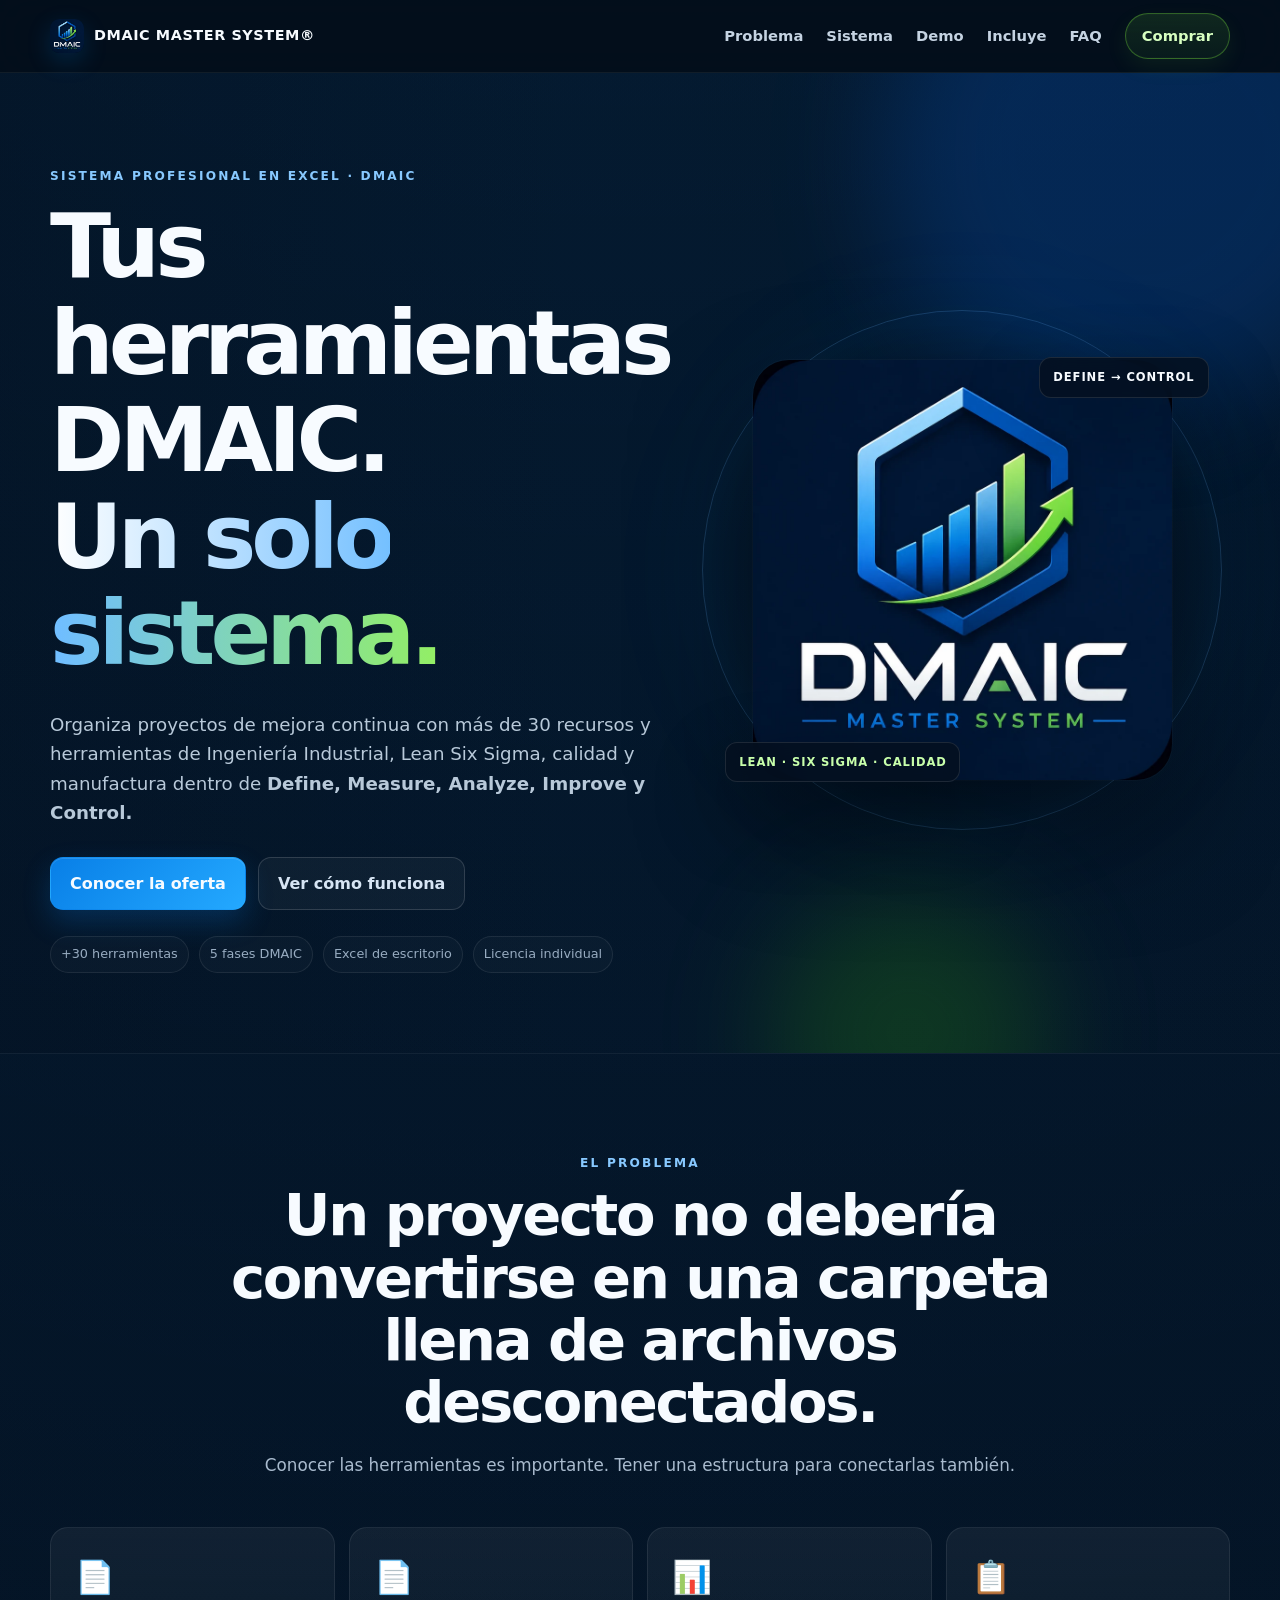
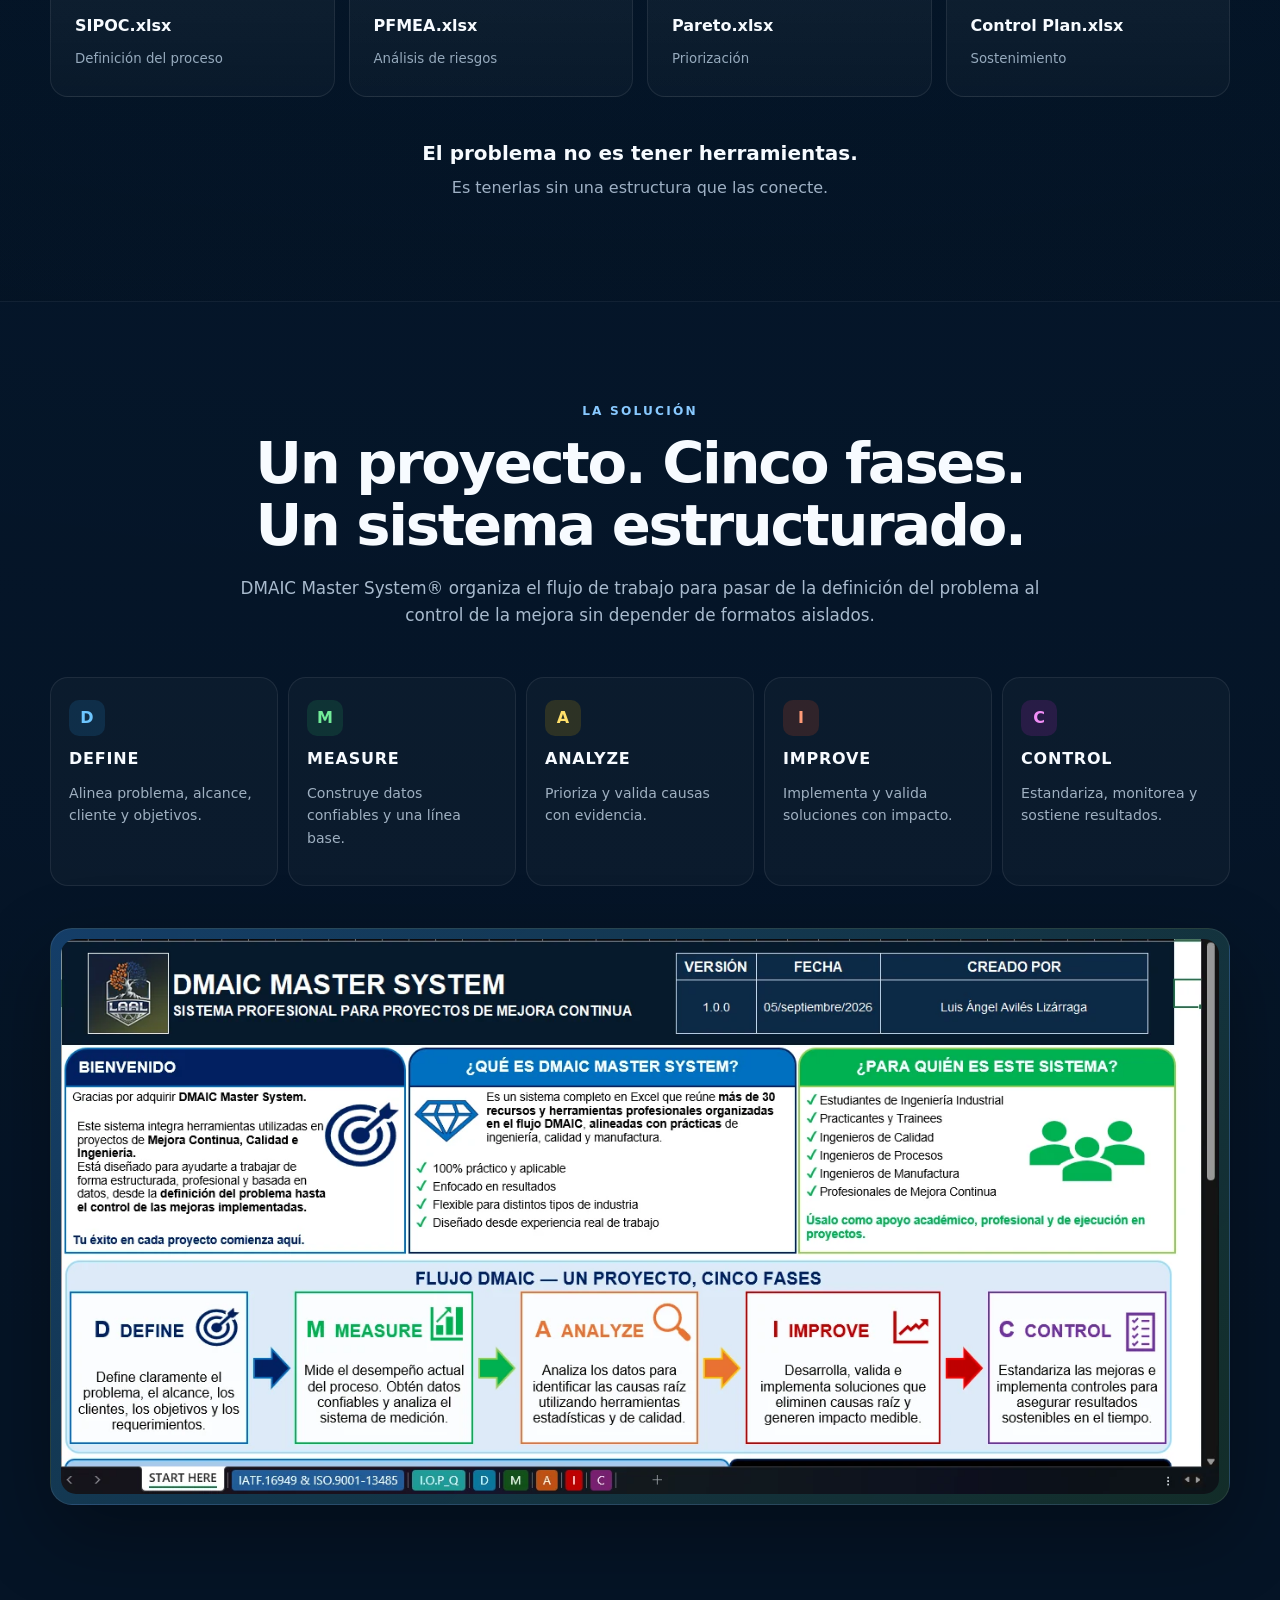
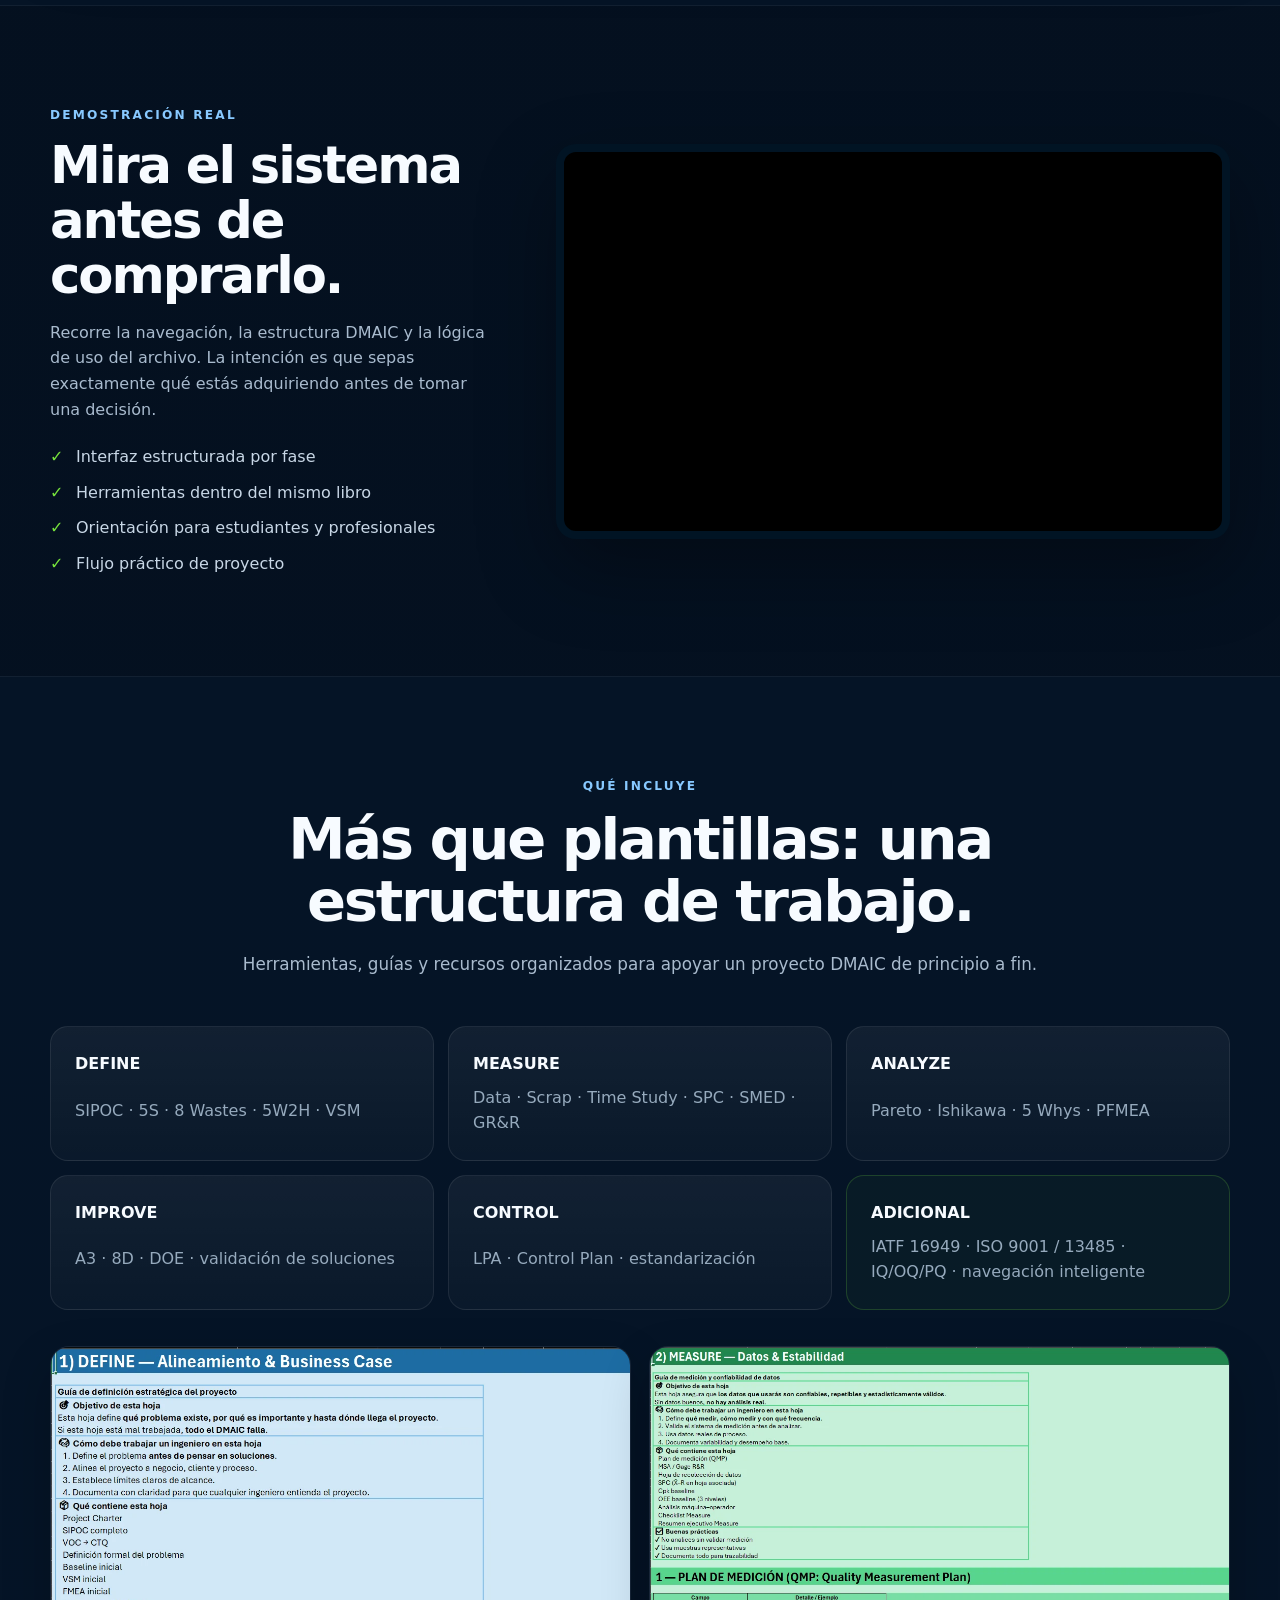
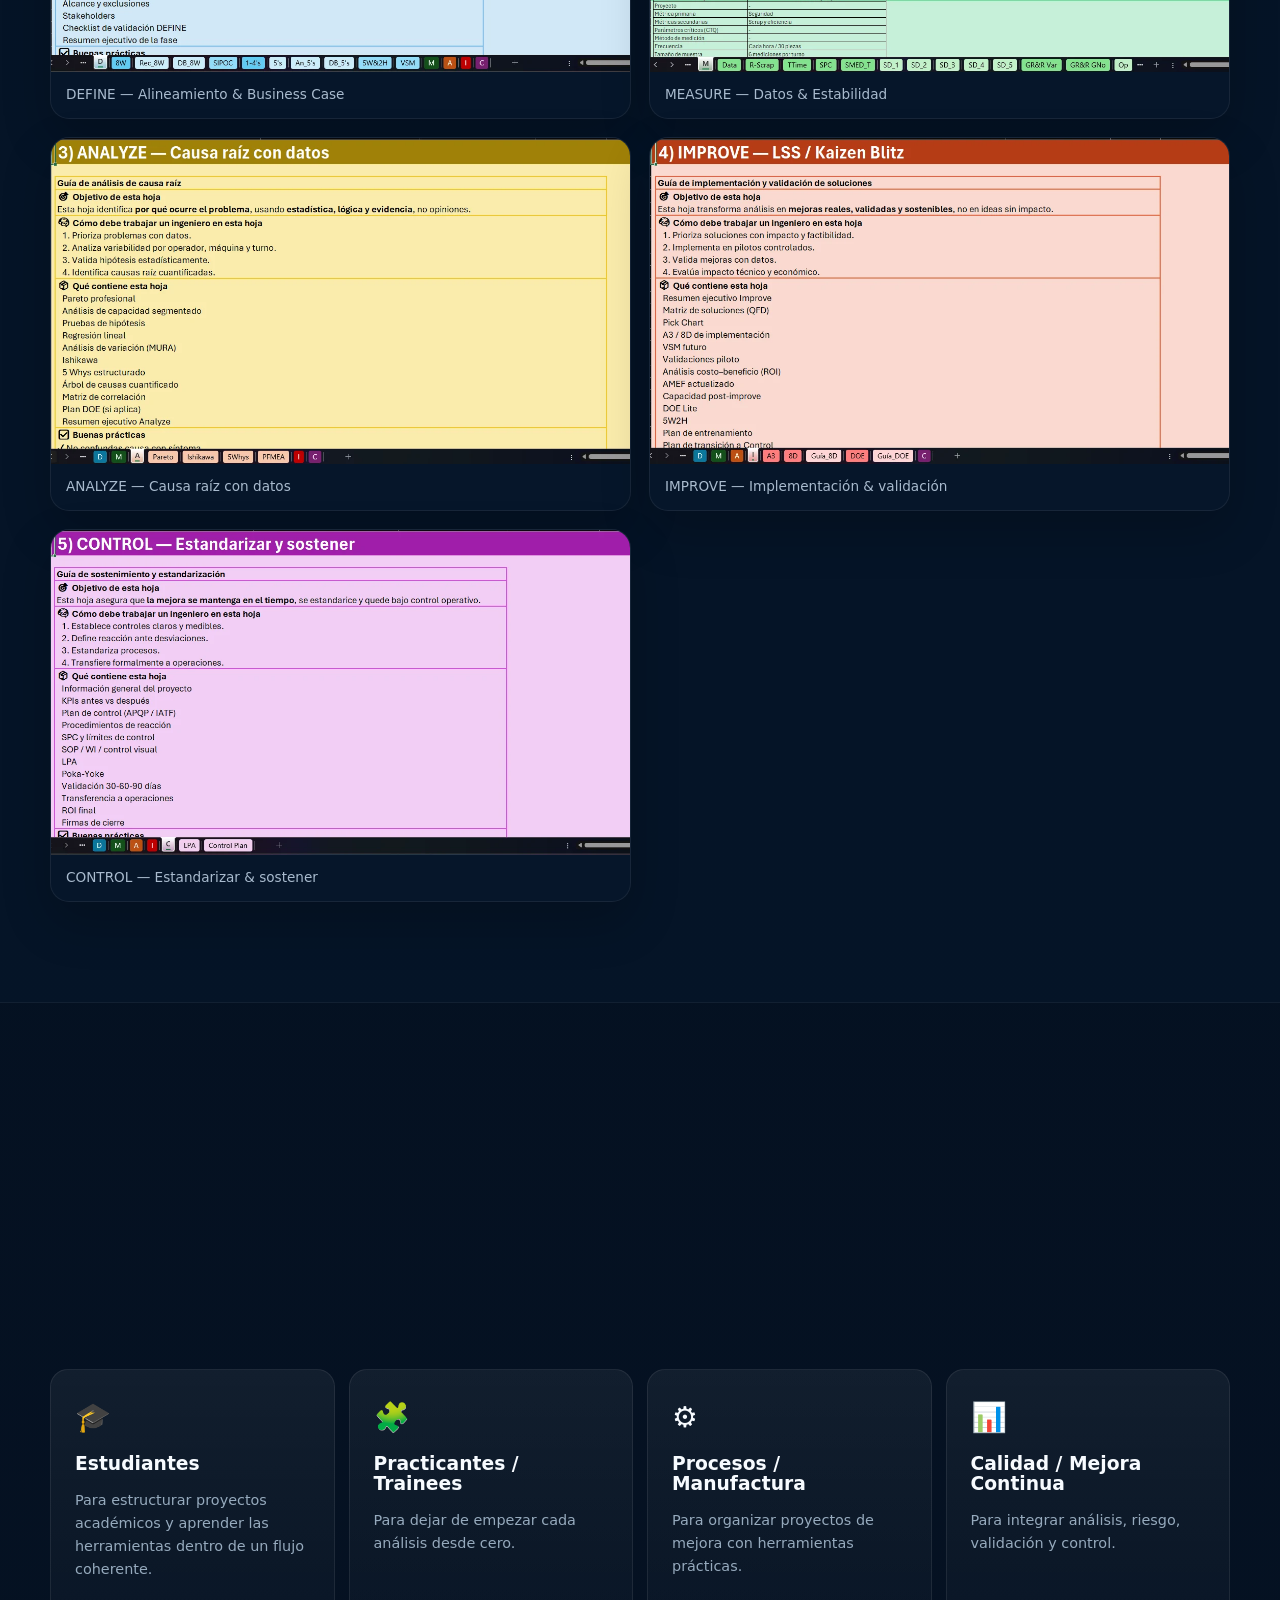
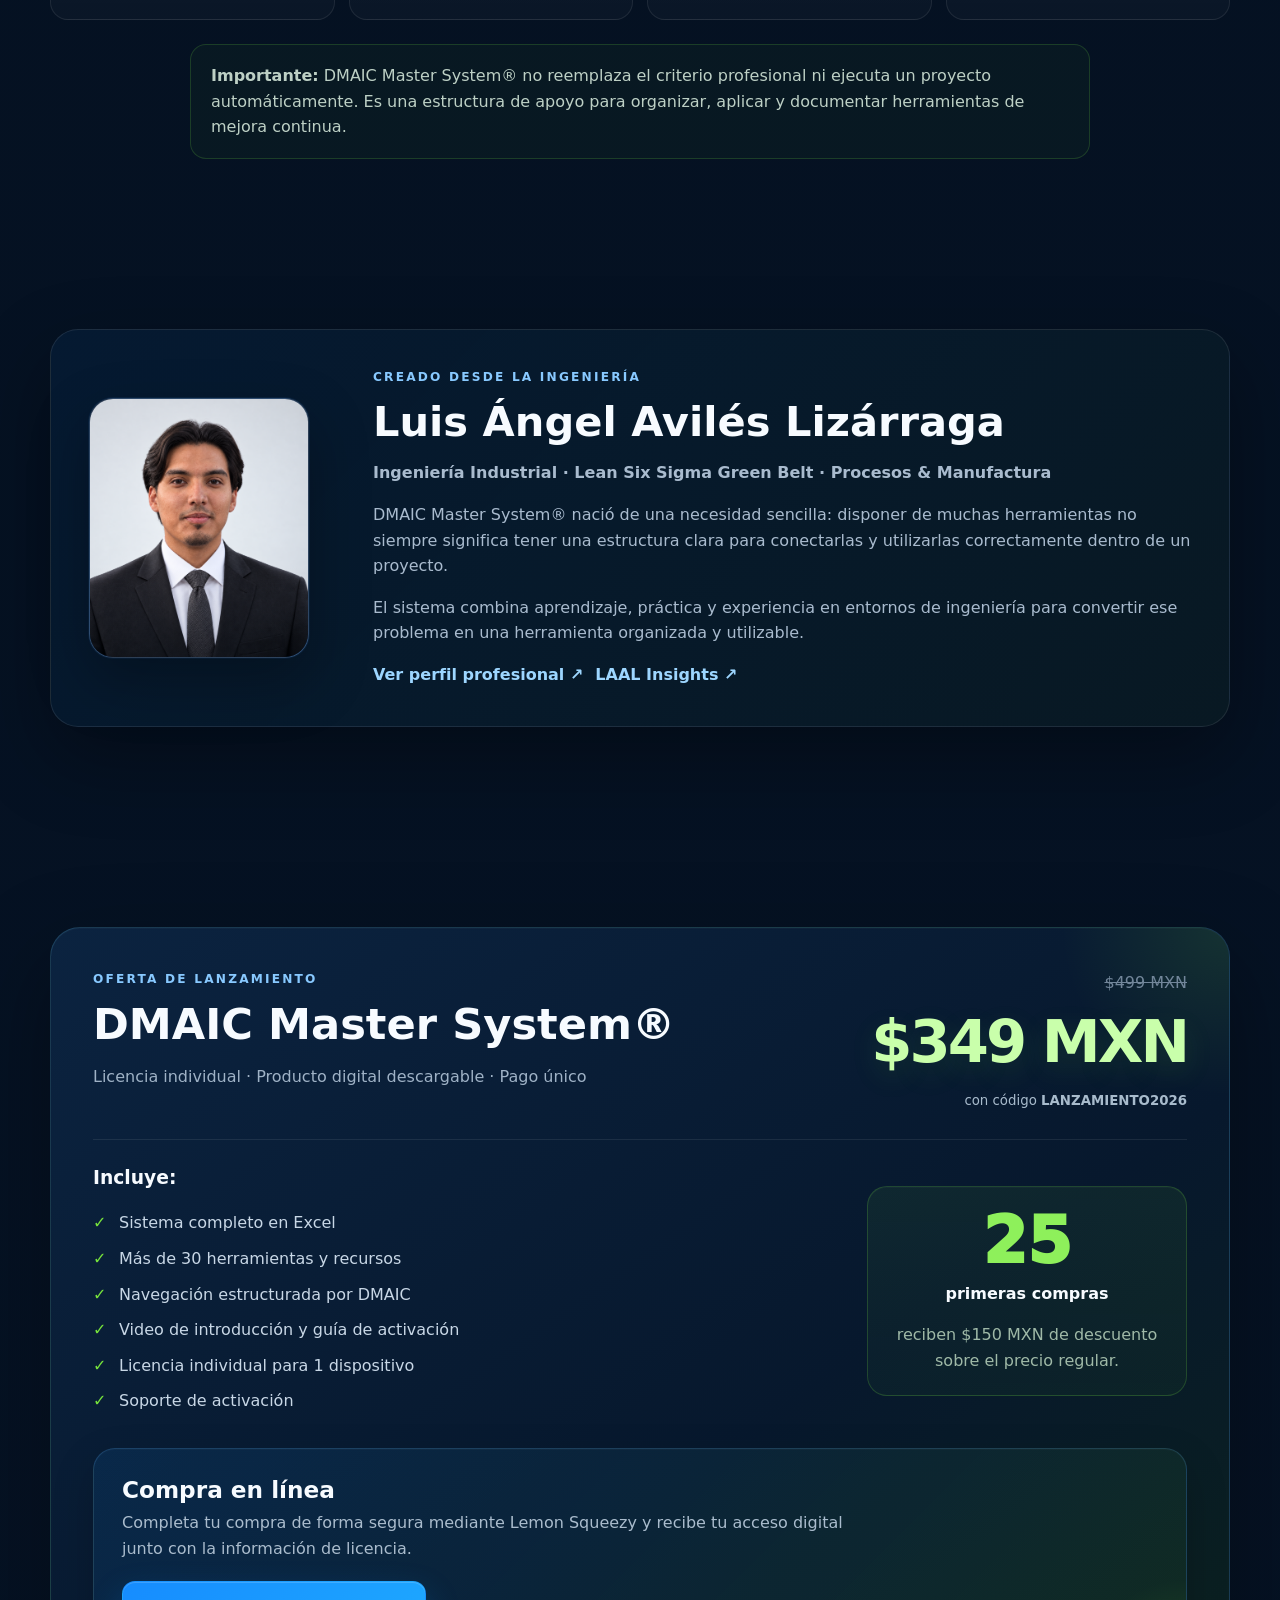
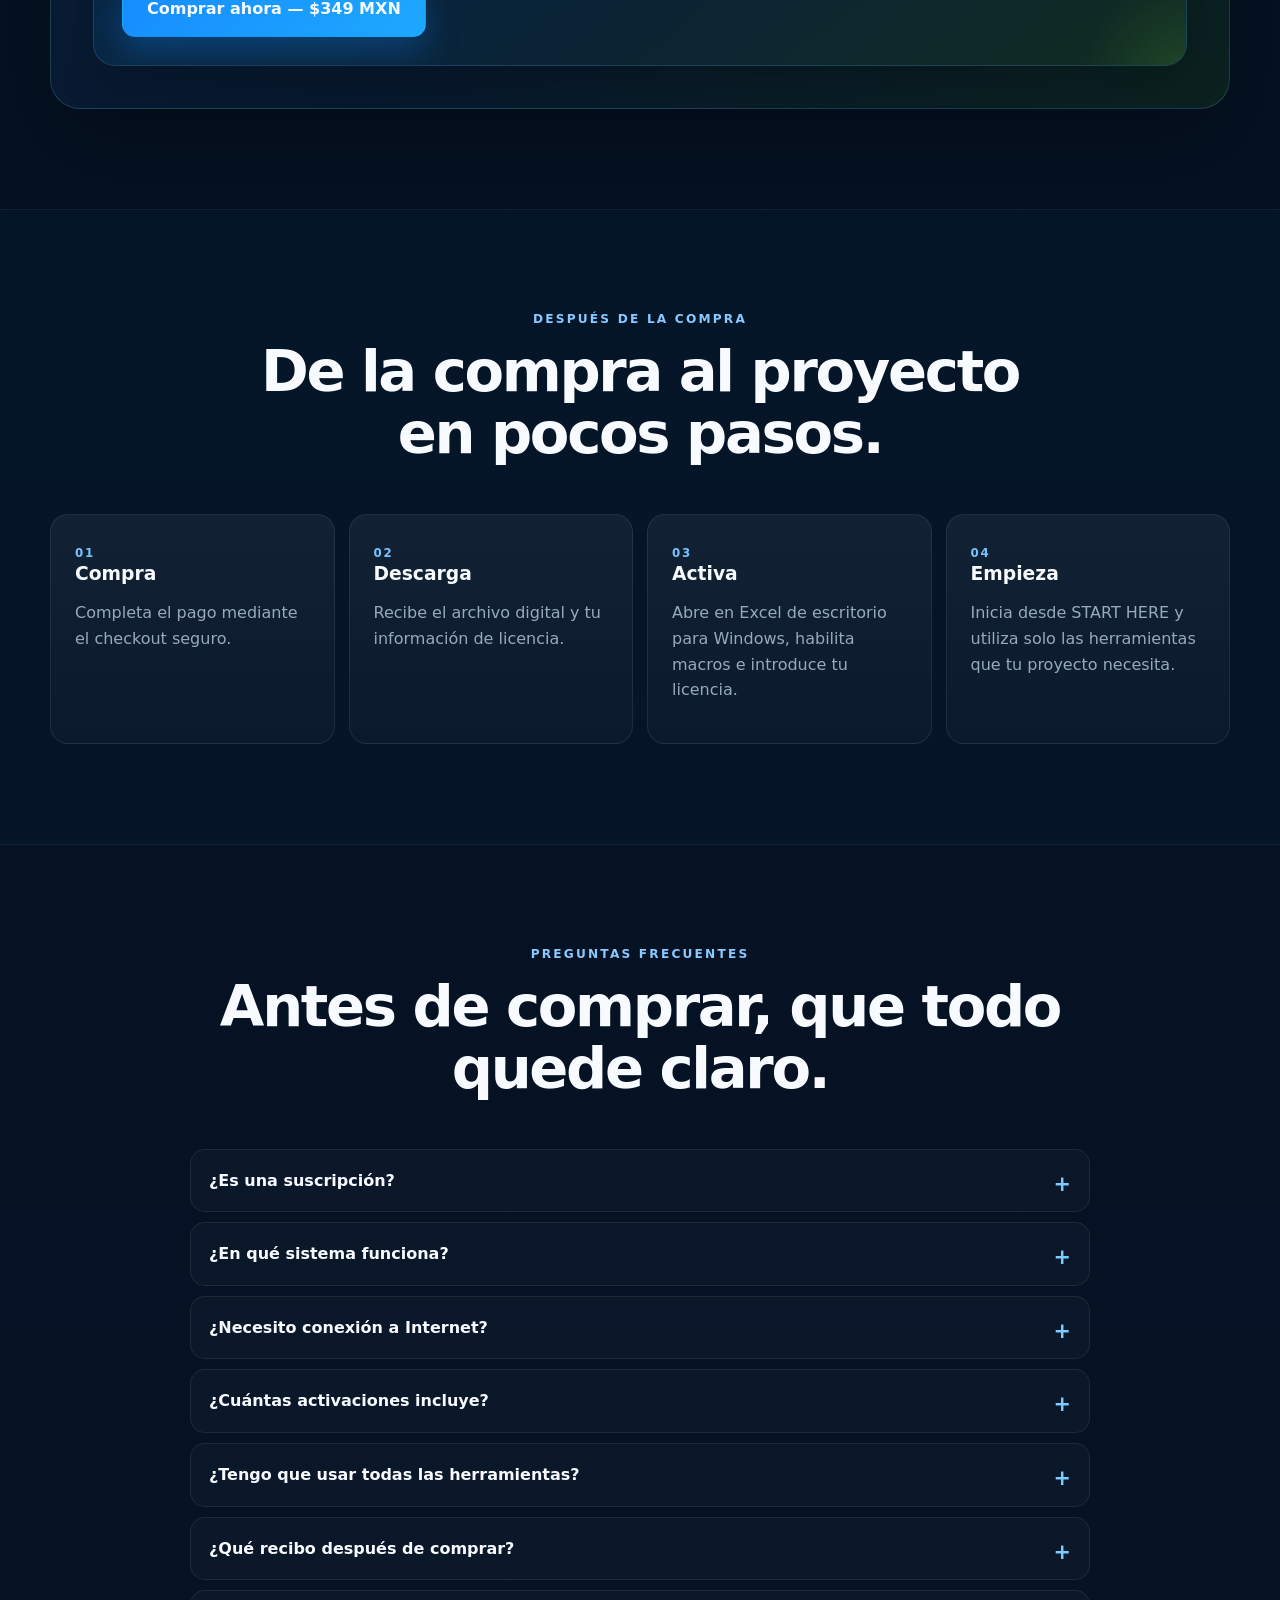
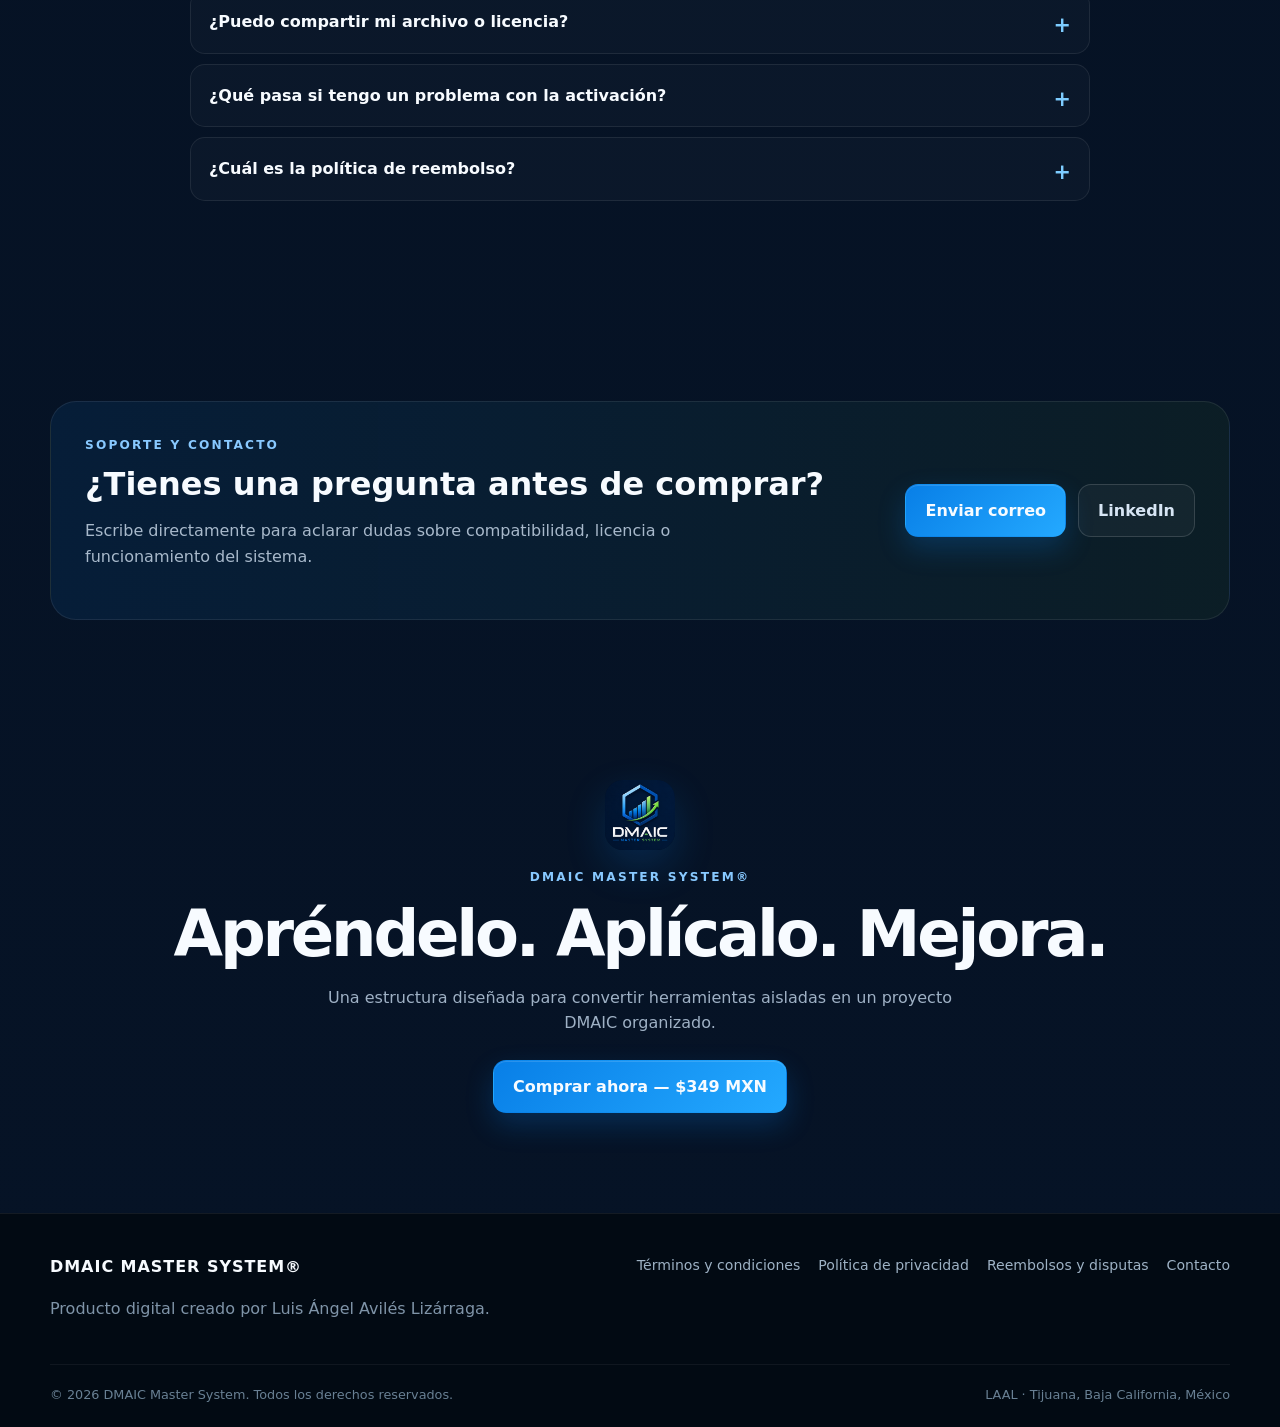
==== commit cebb49d6: "Update index.html" ====
--- a/index.html
+++ b/index.html
@@ -31,7 +31,7 @@
       <a href="#faq">FAQ</a>
       <a
         class="navcta"
-        href="https://dmaicmastersystem.lemonsqueezy.com/checkout/buy/1c10c3c1-2d9f-4cdb-a307-ae910353820e"
+        href="https://dmaicmastersystem.lemonsqueezy.com/checkout/buy/1c10c3c1-2d9f-4cdb-a307-ae910353820e?checkout[discount_code]=LANZAMIENTO2026"
         target="_blank"
         rel="noopener noreferrer">
         Comprar
@@ -417,7 +417,7 @@
 
         <a
           class="btn primary"
-          href="https://dmaicmastersystem.lemonsqueezy.com/checkout/buy/1c10c3c1-2d9f-4cdb-a307-ae910353820e"
+          href="https://dmaicmastersystem.lemonsqueezy.com/checkout/buy/1c10c3c1-2d9f-4cdb-a307-ae910353820e?checkout[discount_code]=LANZAMIENTO2026"
           target="_blank"
           rel="noopener noreferrer">
           Comprar ahora — $349 MXN
@@ -611,7 +611,7 @@
 
     <a
       class="btn primary"
-      href="https://dmaicmastersystem.lemonsqueezy.com/checkout/buy/1c10c3c1-2d9f-4cdb-a307-ae910353820e"
+      href="https://dmaicmastersystem.lemonsqueezy.com/checkout/buy/1c10c3c1-2d9f-4cdb-a307-ae910353820e?checkout[discount_code]=LANZAMIENTO2026"
       target="_blank"
       rel="noopener noreferrer">
       Comprar ahora — $349 MXN
--- a/styles.css
+++ b/styles.css
@@ -1,47 +1,1680 @@
-:root{--bg:#04101f;--bg2:#07182d;--card:#0a2039;--text:#f7fbff;--muted:#a9bbce;--blue:#0d8dff;--green:#77e33c;--line:rgba(147,197,253,.16);--shadow:0 30px 80px rgba(0,0,0,.32)}*{box-sizing:border-box}html{scroll-behavior:smooth}body{margin:0;font-family:Inter,ui-sans-serif,system-ui,-apple-system,BlinkMacSystemFont,"Segoe UI",sans-serif;background:radial-gradient(circle at 50% -10%,rgba(13,141,255,.16),transparent 34%),linear-gradient(180deg,#030b15 0%,var(--bg) 25%,#061326 100%);color:var(--text);line-height:1.6;overflow-x:hidden}a{color:inherit}img{max-width:100%;display:block}.wrap{width:min(1180px,calc(100% - 40px));margin:auto}.skip{position:absolute;left:-999px}.skip:focus{left:10px;top:10px;background:#fff;color:#000;padding:10px;z-index:999}.header{position:sticky;top:0;z-index:50;background:rgba(3,11,21,.78);backdrop-filter:blur(18px);border-bottom:1px solid rgba(255,255,255,.06)}.navwrap{height:72px;display:flex;align-items:center;justify-content:space-between;gap:20px}.brand{display:flex;align-items:center;gap:10px;text-decoration:none;font-weight:900;letter-spacing:.04em;font-size:.9rem}.brand img{width:34px;height:34px;border-radius:9px}.nav{display:flex;align-items:center;gap:23px}.nav a{color:#c5d3e2;text-decoration:none;font-size:.92rem;font-weight:700}.navcta{padding:9px 14px;border-radius:999px;border:1px solid rgba(119,227,60,.35);background:rgba(119,227,60,.08);color:#cfffad!important}.menubtn{display:none;background:none;border:0;color:#fff;font-size:1.5rem}.hero{position:relative;min-height:760px;display:grid;align-items:center;overflow:hidden;border-bottom:1px solid rgba(255,255,255,.05)}.hero-grid{display:grid;grid-template-columns:1.08fr .92fr;align-items:center;gap:65px;padding:94px 0 80px}.glow{position:absolute;border-radius:50%;filter:blur(55px);opacity:.45}.g1{width:520px;height:520px;background:#063b83;top:-180px;right:-120px}.g2{width:280px;height:280px;background:#1a5d1a;right:18%;bottom:-120px}.eyebrow{font-size:.76rem;font-weight:900;letter-spacing:.18em;color:#88c9ff;margin-bottom:12px}h1,h2,h3{line-height:1.08;margin:0}h1{font-size:clamp(3rem,7vw,5.9rem);letter-spacing:-.055em}h1 span{background:linear-gradient(90deg,#fff 0%,#70beff 48%,#93ef64 100%);-webkit-background-clip:text;color:transparent}.lead{font-size:1.14rem;color:#b8c9d9;max-width:710px;margin:28px 0 30px}.actions{display:flex;gap:12px;flex-wrap:wrap}.btn{display:inline-flex;align-items:center;justify-content:center;text-decoration:none;border-radius:13px;padding:13px 19px;font-weight:850;border:1px solid transparent;transition:.25s}.primary{background:linear-gradient(135deg,#087fe7,#24a9ff);box-shadow:0 12px 28px rgba(8,127,231,.24)}.primary:hover{transform:translateY(-2px);box-shadow:0 18px 35px rgba(8,127,231,.34)}.ghost{border-color:rgba(255,255,255,.14);background:rgba(255,255,255,.04);color:#d7e5f4}.trust{display:flex;flex-wrap:wrap;gap:10px;margin-top:26px}.trust span{font-size:.8rem;color:#98acc1;border:1px solid rgba(255,255,255,.08);border-radius:999px;padding:7px 10px;background:rgba(255,255,255,.025)}.hero-art{position:relative;display:grid;place-items:center;min-height:560px}.hero-art img{width:min(500px,92%);border-radius:36px;box-shadow:0 50px 120px rgba(0,0,0,.42);position:relative;z-index:2}.orbit{position:absolute;width:520px;height:520px;border:1px solid rgba(91,178,255,.22);border-radius:50%;box-shadow:inset 0 0 90px rgba(13,141,255,.08),0 0 120px rgba(13,141,255,.05)}.chip{position:absolute;z-index:3;background:rgba(4,16,31,.84);backdrop-filter:blur(12px);border:1px solid rgba(255,255,255,.1);padding:10px 13px;border-radius:12px;font-size:.72rem;font-weight:850;letter-spacing:.08em;box-shadow:var(--shadow)}.c1{top:12%;right:-4%}.c2{left:-2%;bottom:12%;color:#c8ffab}.section{padding:100px 0}.alt{background:rgba(7,24,45,.52);border-top:1px solid rgba(255,255,255,.05);border-bottom:1px solid rgba(255,255,255,.05)}.head{max-width:850px;margin:0 auto 48px;text-align:center}.head h2{font-size:clamp(2.25rem,4.5vw,4rem);letter-spacing:-.04em}.head p{font-size:1.05rem;color:var(--muted);margin:18px auto 0}.files{display:grid;grid-template-columns:repeat(4,1fr);gap:14px}.files>div,.tools>div,.audience article,.steps>div{background:linear-gradient(180deg,rgba(255,255,255,.055),rgba(255,255,255,.025));border:1px solid rgba(255,255,255,.08);border-radius:18px;padding:24px}.files>div{display:grid;gap:7px;min-height:170px}.files span{font-size:2rem}.files small,.tools span,.audience p,.steps p{color:#96aabd}.bridge{margin:40px auto 0;max-width:820px;text-align:center;display:grid;gap:6px}.bridge strong{font-size:1.25rem}.bridge span{color:#9fb1c5}.phases{display:grid;grid-template-columns:repeat(5,1fr);gap:10px;margin-bottom:42px}.phases article{border-radius:18px;padding:22px 18px;background:rgba(255,255,255,.028);border:1px solid rgba(255,255,255,.08);min-height:190px}.phases article>span{display:inline-grid;place-items:center;width:36px;height:36px;border-radius:10px;font-weight:900;margin-bottom:14px}.phases h3{font-size:1rem;letter-spacing:.05em}.phases p{color:#9fb0c1;font-size:.88rem}.d>span{background:rgba(38,136,198,.18);color:#6dc6ff}.m>span{background:rgba(37,163,90,.18);color:#72ed99}.a>span{background:rgba(201,157,0,.18);color:#ffe06a}.i>span{background:rgba(215,76,31,.18);color:#ff9a77}.c>span{background:rgba(173,37,181,.18);color:#f18ef7}.frame{padding:10px;border-radius:22px;background:linear-gradient(135deg,rgba(57,158,255,.3),rgba(119,227,60,.12));border:1px solid rgba(255,255,255,.09);box-shadow:var(--shadow)}.frame img{border-radius:15px;width:100%}.demo{display:grid;grid-template-columns:.8fr 1.2fr;gap:56px;align-items:center}.demo h2{font-size:clamp(2.2rem,4vw,3.8rem);letter-spacing:-.04em}.demo p{color:var(--muted)}.checks{list-style:none;padding:0;margin:22px 0 0;display:grid;gap:10px}.checks li{position:relative;padding-left:26px;color:#c8d7e6}.checks li:before{content:"✓";position:absolute;left:0;color:var(--green);font-weight:900}.video{position:relative;padding-top:56.25%;overflow:hidden;border-radius:20px;background:#000;border:8px solid rgba(13,141,255,.14);box-shadow:var(--shadow)}.video iframe{position:absolute;inset:0;width:100%;height:100%;border:0}.tools{display:grid;grid-template-columns:repeat(3,1fr);gap:14px}.tools>div{display:grid;gap:8px}.tools .accent{border-color:rgba(119,227,60,.2);background:rgba(119,227,60,.035)}.gallery{display:grid;grid-template-columns:repeat(2,1fr);gap:18px;margin-top:36px}.gallery figure{margin:0;background:#06162a;border:1px solid rgba(255,255,255,.07);border-radius:19px;overflow:hidden;box-shadow:0 20px 50px rgba(0,0,0,.2)}.gallery img{width:100%;aspect-ratio:16/9;object-fit:cover;object-position:top left}.gallery figcaption{padding:12px 15px;color:#a9bbce;font-size:.85rem}.audience{display:grid;grid-template-columns:repeat(4,1fr);gap:14px}.audience article>div{font-size:1.8rem;margin-bottom:14px}.audience p{font-size:.9rem}.note{margin:24px auto 0;max-width:900px;border:1px solid rgba(119,227,60,.18);background:rgba(119,227,60,.035);border-radius:16px;padding:18px 20px;color:#bdd0c5}.creator{padding-top:70px}.creator-card{display:grid;grid-template-columns:240px 1fr;gap:44px;align-items:center;padding:38px;border:1px solid rgba(255,255,255,.09);border-radius:28px;background:linear-gradient(135deg,rgba(13,141,255,.07),rgba(119,227,60,.035));box-shadow:var(--shadow)}.creator-mark{width:210px;height:210px;border-radius:50%;display:grid;place-items:center;font-size:2.4rem;font-weight:950;letter-spacing:.18em;background:radial-gradient(circle at 35% 25%,#1d70d8,#061429 65%);border:1px solid rgba(120,202,255,.3)}.creator-card h2{font-size:2.6rem}.role{color:#8fcfff;font-weight:700}.creator-card p{color:#a9bbce}.link{color:#9dd6ff;text-decoration:none;font-weight:800}.offer{border-radius:30px;padding:42px;background:linear-gradient(145deg,#0b2340,#07182d 65%,#0b211e);border:1px solid rgba(117,221,255,.16);box-shadow:0 35px 90px rgba(0,0,0,.34)}.offer-top{display:flex;align-items:flex-start;justify-content:space-between;gap:30px}.offer-top h2{font-size:2.7rem}.offer-top p{color:#9fb2c6}.price{text-align:right;display:grid}.price>span{text-decoration:line-through;color:#72869a}.price strong{font-size:3.5rem;letter-spacing:-.045em;color:#c9ffab}.price small{color:#a8bbcc}.offer hr{border:0;height:1px;background:rgba(255,255,255,.08);margin:28px 0}.offer-body{display:grid;grid-template-columns:1fr 320px;gap:42px;align-items:center}.launch{border:1px solid rgba(119,227,60,.2);background:rgba(119,227,60,.055);border-radius:20px;padding:22px;text-align:center}.launch span{font-size:4rem;font-weight:950;line-height:1;color:#8ef05b;display:block}.purchase{margin-top:30px;border-radius:18px;padding:22px;background:rgba(255,255,255,.035);border:1px dashed rgba(255,255,255,.15)}.purchase p{color:#aabccd;max-width:730px}.steps{display:grid;grid-template-columns:repeat(4,1fr);gap:14px}.steps span{font-size:.74rem;color:#78c3ff;font-weight:900;letter-spacing:.15em}.faq{max-width:900px;margin:auto;display:grid;gap:10px}.faq details{border:1px solid rgba(255,255,255,.08);border-radius:15px;background:rgba(255,255,255,.025);padding:0 18px}.faq summary{cursor:pointer;font-weight:800;padding:18px 0;list-style:none}.faq summary:after{content:"+";float:right;color:#7dccff;font-size:1.3rem}.faq details[open] summary:after{content:"−"}.faq p{color:#a8bbce;margin-top:0;padding-bottom:16px}.faq a{color:#88ceff}.contact{display:flex;justify-content:space-between;align-items:center;gap:32px;padding:34px;border-radius:26px;background:linear-gradient(90deg,rgba(13,141,255,.09),rgba(119,227,60,.055));border:1px solid rgba(255,255,255,.08)}.contact h2{font-size:2rem}.contact p{color:#a8b9cb;max-width:700px}.final{text-align:center;padding-top:60px}.final img{width:70px;height:70px;border-radius:18px;margin:0 auto 18px}.final h2{font-size:clamp(2.4rem,5vw,4.5rem);letter-spacing:-.05em}.final p{color:#9fb1c5;max-width:680px;margin:16px auto 24px}.footer{border-top:1px solid rgba(255,255,255,.07);padding:40px 0 22px;background:#020a13}.footer-grid{display:flex;justify-content:space-between;gap:30px}.fbrand{font-weight:900;letter-spacing:.06em}.footer p{color:#7f94a8}.flinks{display:flex;flex-wrap:wrap;gap:18px}.flinks a{color:#9eb2c5;text-decoration:none;font-size:.88rem}.footer-bottom{margin-top:26px;padding-top:20px;border-top:1px solid rgba(255,255,255,.055);display:flex;justify-content:space-between;gap:20px;color:#698094;font-size:.8rem}.reveal{opacity:0;transform:translateY(22px);transition:opacity .7s ease,transform .7s ease}.reveal.visible{opacity:1;transform:none}.legal{max-width:860px;padding:80px 0}.legal h1{font-size:clamp(2.5rem,5vw,4.4rem)}.legal h2{font-size:1.45rem;margin-top:32px}.legal p,.legal li{color:#afc0d1}.legal a{color:#8bceff}@media(max-width:980px){.hero-grid,.demo{grid-template-columns:1fr}.hero{min-height:auto}.hero-art{min-height:460px}.phases{grid-template-columns:repeat(2,1fr)}.files{grid-template-columns:repeat(2,1fr)}.tools{grid-template-columns:repeat(2,1fr)}.audience{grid-template-columns:repeat(2,1fr)}.creator-card{grid-template-columns:1fr}.creator-mark{width:160px;height:160px}.offer-body{grid-template-columns:1fr}.steps{grid-template-columns:repeat(2,1fr)}}@media(max-width:720px){.wrap{width:min(100% - 26px,1180px)}.section{padding:72px 0}.menubtn{display:block}.nav{position:absolute;top:72px;left:13px;right:13px;display:none;flex-direction:column;align-items:stretch;padding:16px;border-radius:16px;background:#061526;border:1px solid rgba(255,255,255,.1);box-shadow:var(--shadow)}.nav.open{display:flex}.hero-grid{padding:72px 0 56px;gap:24px}.hero-art{min-height:370px}.orbit{width:340px;height:340px}.hero-art img{width:330px}.c1{right:1%}.c2{left:1%}h1{font-size:3.2rem}.head h2{font-size:2.45rem}.files,.tools,.gallery,.audience,.steps{grid-template-columns:1fr}.phases{grid-template-columns:1fr}.creator-card,.offer{padding:25px}.offer-top{display:grid}.price{text-align:left}.price strong{font-size:3rem}.contact,.footer-grid,.footer-bottom{display:grid}}@media(prefers-reduced-motion:reduce){*{scroll-behavior:auto!important;transition:none!important}.reveal{opacity:1;transform:none}}
-/* =========================================================
-   CREATOR PROFILE — LUIS ÁNGEL AVILÉS LIZÁRRAGA
-   ========================================================= */
-
-.creator-photo {
-    width: 220px;
-    height: 260px;
-    flex: 0 0 220px;
-    border-radius: 24px;
-    overflow: hidden;
-    position: relative;
-    background: linear-gradient(145deg, #0a1d36, #0d315c);
-    border: 1px solid rgba(255, 255, 255, 0.14);
+:root{
+    --bg:#04101f;
+    --bg2:#07182d;
+    --bg3:#0a2039;
+    --card:#0a2039;
+
+    --text:#f7fbff;
+    --muted:#a9bbce;
+
+    --blue:#0d8dff;
+    --blue2:#29a8ff;
+
+    --green:#77e33c;
+    --green2:#9cff67;
+
+    --line:rgba(147,197,253,.16);
+    --line-soft:rgba(255,255,255,.07);
+
+    --shadow:0 30px 80px rgba(0,0,0,.32);
+    --shadow-soft:0 18px 50px rgba(0,0,0,.22);
+
+    --radius:18px;
+    --radius-lg:28px;
+
+    --transition:.24s ease;
+}
+
+*{
+    box-sizing:border-box
+}
+
+html{
+    scroll-behavior:smooth
+}
+
+body{
+    margin:0;
+    font-family:
+        Inter,
+        ui-sans-serif,
+        system-ui,
+        -apple-system,
+        BlinkMacSystemFont,
+        "Segoe UI",
+        sans-serif;
+
+    background:
+        radial-gradient(
+            circle at 50% -10%,
+            rgba(13,141,255,.16),
+            transparent 34%
+        ),
+        linear-gradient(
+            180deg,
+            #030b15 0%,
+            var(--bg) 25%,
+            #061326 100%
+        );
+
+    color:var(--text);
+    line-height:1.6;
+    overflow-x:hidden;
+}
+
+::selection{
+    background:rgba(13,141,255,.35);
+    color:#fff;
+}
+
+a{
+    color:inherit
+}
+
+img{
+    max-width:100%;
+    display:block
+}
+
+button,
+a{
+    -webkit-tap-highlight-color:transparent;
+}
+
+.wrap{
+    width:min(1180px,calc(100% - 40px));
+    margin:auto
+}
+
+
+/* =========================================================
+   ACCESSIBILITY
+   ========================================================= */
+
+.skip{
+    position:absolute;
+    left:-999px
+}
+
+.skip:focus{
+    left:10px;
+    top:10px;
+    background:#fff;
+    color:#000;
+    padding:10px 14px;
+    border-radius:8px;
+    z-index:9999
+}
+
+
+/* =========================================================
+   HEADER / NAVIGATION
+   ========================================================= */
+
+.header{
+    position:sticky;
+    top:0;
+    z-index:50;
+
+    background:rgba(3,11,21,.74);
+    backdrop-filter:blur(18px);
+    -webkit-backdrop-filter:blur(18px);
+
+    border-bottom:1px solid rgba(255,255,255,.06)
+}
+
+.navwrap{
+    height:72px;
+    display:flex;
+    align-items:center;
+    justify-content:space-between;
+    gap:20px
+}
+
+.brand{
+    display:flex;
+    align-items:center;
+    gap:10px;
+
+    text-decoration:none;
+    font-weight:900;
+    letter-spacing:.04em;
+    font-size:.9rem
+}
+
+.brand img{
+    width:34px;
+    height:34px;
+    border-radius:9px;
+    box-shadow:0 8px 24px rgba(13,141,255,.18);
+}
+
+.nav{
+    display:flex;
+    align-items:center;
+    gap:23px
+}
+
+.nav a{
+    color:#c5d3e2;
+    text-decoration:none;
+    font-size:.92rem;
+    font-weight:700;
+    transition:
+        color var(--transition),
+        opacity var(--transition),
+        transform var(--transition);
+}
+
+.nav a:hover{
+    color:#fff;
+}
+
+.navcta{
+    padding:10px 16px;
+
+    border-radius:999px;
+    border:1px solid rgba(119,227,60,.36);
+
+    background:
+        linear-gradient(
+            180deg,
+            rgba(119,227,60,.12),
+            rgba(119,227,60,.06)
+        );
+
+    color:#d7ffc0!important;
+
     box-shadow:
-        0 24px 60px rgba(0, 0, 0, 0.28),
-        0 0 0 1px rgba(45, 139, 255, 0.08);
-}
-
-.creator-photo::after {
-    content: "";
-    position: absolute;
-    inset: 0;
-    pointer-events: none;
-    background: linear-gradient(
-        180deg,
-        transparent 65%,
-        rgba(3, 18, 35, 0.12) 100%
-    );
-}
-
-.creator-photo img {
-    display: block;
-    width: 100%;
-    height: 100%;
-    object-fit: cover;
-    object-position: center top;
-}
-
-@media (max-width: 760px) {
-    .creator-photo {
-        width: 180px;
-        height: 210px;
-        flex-basis: 180px;
-        margin: 0 auto 20px;
-    }
-}
+        inset 0 0 0 1px rgba(255,255,255,.015),
+        0 8px 22px rgba(119,227,60,.08);
+
+    transition:
+        transform var(--transition),
+        box-shadow var(--transition),
+        background var(--transition);
+}
+
+.navcta:hover{
+    transform:translateY(-1px);
+    background:rgba(119,227,60,.14);
+    box-shadow:0 12px 28px rgba(119,227,60,.13);
+}
+
+.menubtn{
+    display:none;
+    background:none;
+    border:0;
+    color:#fff;
+    font-size:1.5rem;
+    cursor:pointer
+}
+
+
+/* =========================================================
+   HERO
+   ========================================================= */
+
+.hero{
+    position:relative;
+    min-height:760px;
+
+    display:grid;
+    align-items:center;
+
+    overflow:hidden;
+
+    border-bottom:1px solid rgba(255,255,255,.05)
+}
+
+.hero::before{
+    content:"";
+    position:absolute;
+    inset:0;
+
+    background:
+        linear-gradient(
+            90deg,
+            rgba(4,16,31,.3),
+            transparent 45%,
+            rgba(4,16,31,.06)
+        );
+
+    pointer-events:none;
+}
+
+.hero-grid{
+    display:grid;
+    grid-template-columns:1.08fr .92fr;
+    align-items:center;
+    gap:65px;
+
+    padding:94px 0 80px;
+    position:relative;
+    z-index:2
+}
+
+.glow{
+    position:absolute;
+    border-radius:50%;
+    filter:blur(55px);
+    opacity:.45
+}
+
+.g1{
+    width:520px;
+    height:520px;
+    background:#063b83;
+    top:-180px;
+    right:-120px
+}
+
+.g2{
+    width:280px;
+    height:280px;
+    background:#1a5d1a;
+    right:18%;
+    bottom:-120px
+}
+
+.eyebrow{
+    font-size:.76rem;
+    font-weight:900;
+    letter-spacing:.18em;
+    color:#88c9ff;
+    margin-bottom:12px
+}
+
+h1,
+h2,
+h3{
+    line-height:1.08;
+    margin:0
+}
+
+h1{
+    font-size:clamp(3rem,7vw,5.9rem);
+    letter-spacing:-.055em
+}
+
+h1 span{
+    background:
+        linear-gradient(
+            90deg,
+            #fff 0%,
+            #70beff 48%,
+            #93ef64 100%
+        );
+
+    -webkit-background-clip:text;
+    background-clip:text;
+    color:transparent
+}
+
+.lead{
+    font-size:1.14rem;
+    color:#b8c9d9;
+    max-width:710px;
+    margin:28px 0 30px
+}
+
+.actions{
+    display:flex;
+    gap:12px;
+    flex-wrap:wrap
+}
+
+.btn{
+    display:inline-flex;
+    align-items:center;
+    justify-content:center;
+
+    text-decoration:none;
+
+    border-radius:13px;
+    padding:13px 19px;
+
+    font-weight:850;
+
+    border:1px solid transparent;
+
+    transition:
+        transform var(--transition),
+        box-shadow var(--transition),
+        border-color var(--transition),
+        background var(--transition)
+}
+
+.primary{
+    background:
+        linear-gradient(
+            135deg,
+            #087fe7,
+            #24a9ff
+        );
+
+    box-shadow:
+        0 12px 28px rgba(8,127,231,.24),
+        inset 0 1px rgba(255,255,255,.13);
+}
+
+.primary:hover{
+    transform:translateY(-2px);
+    box-shadow:
+        0 18px 38px rgba(8,127,231,.34),
+        inset 0 1px rgba(255,255,255,.16);
+}
+
+.primary:active{
+    transform:translateY(0);
+}
+
+.ghost{
+    border-color:rgba(255,255,255,.14);
+    background:rgba(255,255,255,.04);
+    color:#d7e5f4
+}
+
+.ghost:hover{
+    background:rgba(255,255,255,.075);
+    border-color:rgba(255,255,255,.2);
+}
+
+.trust{
+    display:flex;
+    flex-wrap:wrap;
+    gap:10px;
+    margin-top:26px
+}
+
+.trust span{
+    font-size:.8rem;
+    color:#98acc1;
+
+    border:1px solid rgba(255,255,255,.08);
+    border-radius:999px;
+
+    padding:7px 10px;
+
+    background:rgba(255,255,255,.025)
+}
+
+.hero-art{
+    position:relative;
+    display:grid;
+    place-items:center;
+    min-height:560px
+}
+
+.hero-art img{
+    width:min(500px,92%);
+    border-radius:36px;
+
+    box-shadow:
+        0 50px 120px rgba(0,0,0,.42),
+        0 0 0 1px rgba(255,255,255,.025);
+
+    position:relative;
+    z-index:2
+}
+
+.orbit{
+    position:absolute;
+
+    width:520px;
+    height:520px;
+
+    border:1px solid rgba(91,178,255,.22);
+    border-radius:50%;
+
+    box-shadow:
+        inset 0 0 90px rgba(13,141,255,.08),
+        0 0 120px rgba(13,141,255,.05)
+}
+
+.chip{
+    position:absolute;
+    z-index:3;
+
+    background:rgba(4,16,31,.84);
+    backdrop-filter:blur(12px);
+    -webkit-backdrop-filter:blur(12px);
+
+    border:1px solid rgba(255,255,255,.1);
+
+    padding:10px 13px;
+    border-radius:12px;
+
+    font-size:.72rem;
+    font-weight:850;
+    letter-spacing:.08em;
+
+    box-shadow:var(--shadow)
+}
+
+.c1{
+    top:12%;
+    right:-4%
+}
+
+.c2{
+    left:-2%;
+    bottom:12%;
+    color:#c8ffab
+}
+
+
+/* =========================================================
+   GENERAL SECTIONS
+   ========================================================= */
+
+.section{
+    padding:100px 0
+}
+
+.alt{
+    background:rgba(7,24,45,.52);
+
+    border-top:1px solid rgba(255,255,255,.05);
+    border-bottom:1px solid rgba(255,255,255,.05)
+}
+
+.head{
+    max-width:850px;
+    margin:0 auto 48px;
+    text-align:center
+}
+
+.head h2{
+    font-size:clamp(2.25rem,4.5vw,4rem);
+    letter-spacing:-.04em
+}
+
+.head p{
+    font-size:1.05rem;
+    color:var(--muted);
+    margin:18px auto 0
+}
+
+
+/* =========================================================
+   PROBLEM / FILES
+   ========================================================= */
+
+.files{
+    display:grid;
+    grid-template-columns:repeat(4,1fr);
+    gap:14px
+}
+
+.files>div,
+.tools>div,
+.audience article,
+.steps>div{
+    background:
+        linear-gradient(
+            180deg,
+            rgba(255,255,255,.055),
+            rgba(255,255,255,.025)
+        );
+
+    border:1px solid rgba(255,255,255,.08);
+    border-radius:18px;
+
+    padding:24px;
+
+    transition:
+        transform var(--transition),
+        border-color var(--transition),
+        background var(--transition),
+        box-shadow var(--transition);
+}
+
+.files>div:hover,
+.tools>div:hover,
+.audience article:hover,
+.steps>div:hover{
+    transform:translateY(-4px);
+    border-color:rgba(91,178,255,.2);
+    background:
+        linear-gradient(
+            180deg,
+            rgba(255,255,255,.07),
+            rgba(255,255,255,.03)
+        );
+    box-shadow:0 16px 40px rgba(0,0,0,.16);
+}
+
+.files>div{
+    display:grid;
+    gap:7px;
+    min-height:170px
+}
+
+.files span{
+    font-size:2rem
+}
+
+.files small,
+.tools span,
+.audience p,
+.steps p{
+    color:#96aabd
+}
+
+.bridge{
+    margin:40px auto 0;
+    max-width:820px;
+
+    text-align:center;
+
+    display:grid;
+    gap:6px
+}
+
+.bridge strong{
+    font-size:1.25rem
+}
+
+.bridge span{
+    color:#9fb1c5
+}
+
+
+/* =========================================================
+   DMAIC PHASES
+   ========================================================= */
+
+.phases{
+    display:grid;
+    grid-template-columns:repeat(5,1fr);
+    gap:10px;
+    margin-bottom:42px
+}
+
+.phases article{
+    border-radius:18px;
+    padding:22px 18px;
+
+    background:rgba(255,255,255,.028);
+    border:1px solid rgba(255,255,255,.08);
+
+    min-height:190px;
+
+    transition:
+        transform var(--transition),
+        border-color var(--transition),
+        background var(--transition);
+}
+
+.phases article:hover{
+    transform:translateY(-4px);
+    border-color:rgba(255,255,255,.14);
+    background:rgba(255,255,255,.04);
+}
+
+.phases article>span{
+    display:inline-grid;
+    place-items:center;
+
+    width:36px;
+    height:36px;
+
+    border-radius:10px;
+
+    font-weight:900;
+    margin-bottom:14px
+}
+
+.phases h3{
+    font-size:1rem;
+    letter-spacing:.05em
+}
+
+.phases p{
+    color:#9fb0c1;
+    font-size:.88rem
+}
+
+.d>span{
+    background:rgba(38,136,198,.18);
+    color:#6dc6ff
+}
+
+.m>span{
+    background:rgba(37,163,90,.18);
+    color:#72ed99
+}
+
+.a>span{
+    background:rgba(201,157,0,.18);
+    color:#ffe06a
+}
+
+.i>span{
+    background:rgba(215,76,31,.18);
+    color:#ff9a77
+}
+
+.c>span{
+    background:rgba(173,37,181,.18);
+    color:#f18ef7
+}
+
+.frame{
+    padding:10px;
+
+    border-radius:22px;
+
+    background:
+        linear-gradient(
+            135deg,
+            rgba(57,158,255,.3),
+            rgba(119,227,60,.12)
+        );
+
+    border:1px solid rgba(255,255,255,.09);
+
+    box-shadow:var(--shadow)
+}
+
+.frame img{
+    border-radius:15px;
+    width:100%
+}
+
+
+/* =========================================================
+   DEMO
+   ========================================================= */
+
+.demo{
+    display:grid;
+    grid-template-columns:.8fr 1.2fr;
+    gap:56px;
+    align-items:center
+}
+
+.demo h2{
+    font-size:clamp(2.2rem,4vw,3.8rem);
+    letter-spacing:-.04em
+}
+
+.demo p{
+    color:var(--muted)
+}
+
+.checks{
+    list-style:none;
+    padding:0;
+    margin:22px 0 0;
+
+    display:grid;
+    gap:10px
+}
+
+.checks li{
+    position:relative;
+    padding-left:26px;
+    color:#c8d7e6
+}
+
+.checks li:before{
+    content:"✓";
+    position:absolute;
+    left:0;
+
+    color:var(--green);
+    font-weight:900
+}
+
+.video{
+    position:relative;
+    padding-top:56.25%;
+
+    overflow:hidden;
+    border-radius:20px;
+
+    background:#000;
+
+    border:8px solid rgba(13,141,255,.14);
+
+    box-shadow:var(--shadow)
+}
+
+.video iframe{
+    position:absolute;
+    inset:0;
+
+    width:100%;
+    height:100%;
+
+    border:0
+}
+
+
+/* =========================================================
+   TOOLS / GALLERY
+   ========================================================= */
+
+.tools{
+    display:grid;
+    grid-template-columns:repeat(3,1fr);
+    gap:14px
+}
+
+.tools>div{
+    display:grid;
+    gap:8px
+}
+
+.tools .accent{
+    border-color:rgba(119,227,60,.2);
+    background:rgba(119,227,60,.035)
+}
+
+.gallery{
+    display:grid;
+    grid-template-columns:repeat(2,1fr);
+    gap:18px;
+    margin-top:36px
+}
+
+.gallery figure{
+    margin:0;
+
+    background:#06162a;
+
+    border:1px solid rgba(255,255,255,.07);
+    border-radius:19px;
+
+    overflow:hidden;
+
+    box-shadow:0 20px 50px rgba(0,0,0,.2);
+
+    transition:
+        transform var(--transition),
+        box-shadow var(--transition),
+        border-color var(--transition);
+}
+
+.gallery figure:hover{
+    transform:translateY(-4px);
+    border-color:rgba(91,178,255,.16);
+    box-shadow:0 26px 60px rgba(0,0,0,.28);
+}
+
+.gallery img{
+    width:100%;
+    aspect-ratio:16/9;
+    object-fit:cover;
+    object-position:top left
+}
+
+.gallery figcaption{
+    padding:12px 15px;
+    color:#a9bbce;
+    font-size:.85rem
+}
+
+
+/* =========================================================
+   AUDIENCE
+   ========================================================= */
+
+.audience{
+    display:grid;
+    grid-template-columns:repeat(4,1fr);
+    gap:14px
+}
+
+.audience article>div{
+    font-size:1.8rem;
+    margin-bottom:14px
+}
+
+.audience p{
+    font-size:.9rem
+}
+
+.note{
+    margin:24px auto 0;
+    max-width:900px;
+
+    border:1px solid rgba(119,227,60,.18);
+    background:rgba(119,227,60,.035);
+
+    border-radius:16px;
+    padding:18px 20px;
+
+    color:#bdd0c5
+}
+
+
+/* =========================================================
+   CREATOR
+   ========================================================= */
+
+.creator{
+    padding-top:70px
+}
+
+.creator-card{
+    display:grid;
+    grid-template-columns:240px 1fr;
+    gap:44px;
+    align-items:center;
+
+    padding:38px;
+
+    border:1px solid rgba(255,255,255,.09);
+    border-radius:28px;
+
+    background:
+        linear-gradient(
+            135deg,
+            rgba(13,141,255,.07),
+            rgba(119,227,60,.035)
+        );
+
+    box-shadow:var(--shadow)
+}
+
+.creator-card h2{
+    font-size:2.6rem
+}
+
+.role{
+    color:#8fcfff;
+    font-weight:700
+}
+
+.creator-card p{
+    color:#a9bbce
+}
+
+.link{
+    color:#9dd6ff;
+    text-decoration:none;
+    font-weight:800
+}
+
+.link:hover{
+    color:#c9e8ff
+}
+
+.creator-photo{
+    width:220px;
+    height:260px;
+    flex:0 0 220px;
+
+    border-radius:24px;
+    overflow:hidden;
+
+    position:relative;
+
+    background:
+        linear-gradient(
+            145deg,
+            #0a1d36,
+            #0d315c
+        );
+
+    border:1px solid rgba(255,255,255,.14);
+
+    box-shadow:
+        0 24px 60px rgba(0,0,0,.28),
+        0 0 0 1px rgba(45,139,255,.08)
+}
+
+.creator-photo::after{
+    content:"";
+
+    position:absolute;
+    inset:0;
+
+    pointer-events:none;
+
+    background:
+        linear-gradient(
+            180deg,
+            transparent 65%,
+            rgba(3,18,35,.12) 100%
+        )
+}
+
+.creator-photo img{
+    display:block;
+    width:100%;
+    height:100%;
+
+    object-fit:cover;
+    object-position:center top
+}
+
+
+/* =========================================================
+   OFFER / PURCHASE
+   ========================================================= */
+
+.offer{
+    position:relative;
+    overflow:hidden;
+
+    border-radius:30px;
+    padding:42px;
+
+    background:
+        linear-gradient(
+            145deg,
+            #0b2340,
+            #07182d 62%,
+            #0b211e
+        );
+
+    border:1px solid rgba(117,221,255,.16);
+
+    box-shadow:
+        0 35px 90px rgba(0,0,0,.34),
+        inset 0 1px rgba(255,255,255,.025)
+}
+
+.offer::before{
+    content:"";
+
+    position:absolute;
+
+    width:360px;
+    height:360px;
+
+    border-radius:50%;
+
+    right:-180px;
+    top:-180px;
+
+    background:
+        radial-gradient(
+            circle,
+            rgba(119,227,60,.12),
+            transparent 66%
+        );
+
+    pointer-events:none
+}
+
+.offer-top{
+    display:flex;
+    align-items:flex-start;
+    justify-content:space-between;
+    gap:30px;
+
+    position:relative;
+    z-index:2
+}
+
+.offer-top h2{
+    font-size:2.7rem
+}
+
+.offer-top p{
+    color:#9fb2c6
+}
+
+.price{
+    text-align:right;
+    display:grid;
+    align-content:start
+}
+
+.price>span{
+    text-decoration:line-through;
+    color:#72869a;
+    font-size:1rem
+}
+
+.price strong{
+    font-size:3.7rem;
+    letter-spacing:-.05em;
+
+    color:#c9ffab;
+
+    text-shadow:0 10px 30px rgba(119,227,60,.12)
+}
+
+.price small{
+    color:#a8bbcc
+}
+
+.offer hr{
+    border:0;
+    height:1px;
+
+    background:rgba(255,255,255,.08);
+
+    margin:28px 0
+}
+
+.offer-body{
+    display:grid;
+    grid-template-columns:1fr 320px;
+    gap:42px;
+    align-items:center
+}
+
+.launch{
+    border:1px solid rgba(119,227,60,.2);
+
+    background:
+        linear-gradient(
+            180deg,
+            rgba(119,227,60,.07),
+            rgba(119,227,60,.035)
+        );
+
+    border-radius:20px;
+    padding:22px;
+    text-align:center;
+
+    box-shadow:inset 0 1px rgba(255,255,255,.025)
+}
+
+.launch span{
+    font-size:4rem;
+    font-weight:950;
+    line-height:1;
+
+    color:#8ef05b;
+
+    display:block
+}
+
+.launch b{
+    display:block;
+    margin-top:8px
+}
+
+.launch p{
+    color:#9fb9a7;
+    margin-bottom:0
+}
+
+
+/* =========================================================
+   PURCHASE CONVERSION BLOCK
+   ========================================================= */
+
+.purchase{
+    margin-top:34px;
+
+    border-radius:22px;
+
+    padding:28px;
+
+    background:
+        linear-gradient(
+            135deg,
+            rgba(13,141,255,.10),
+            rgba(119,227,60,.06)
+        );
+
+    border:1px solid rgba(105,190,255,.18);
+
+    box-shadow:
+        inset 0 1px rgba(255,255,255,.025),
+        0 16px 42px rgba(0,0,0,.18);
+
+    position:relative;
+    overflow:hidden
+}
+
+.purchase::after{
+    content:"";
+
+    position:absolute;
+
+    width:220px;
+    height:220px;
+
+    right:-110px;
+    bottom:-130px;
+
+    border-radius:50%;
+
+    background:
+        radial-gradient(
+            circle,
+            rgba(119,227,60,.16),
+            transparent 68%
+        );
+
+    pointer-events:none
+}
+
+.purchase h3{
+    font-size:1.45rem;
+    margin-bottom:8px
+}
+
+.purchase p{
+    color:#aabccd;
+    max-width:760px;
+    margin:0 0 20px
+}
+
+.purchase .btn{
+    position:relative;
+    z-index:2;
+
+    min-height:52px;
+
+    padding:14px 24px;
+
+    font-size:1rem;
+
+    background:
+        linear-gradient(
+            135deg,
+            #168cff,
+            #1ea8ff
+        );
+
+    box-shadow:
+        0 16px 34px rgba(13,141,255,.28),
+        inset 0 1px rgba(255,255,255,.16)
+}
+
+.purchase .btn:hover{
+    transform:translateY(-2px) scale(1.01);
+
+    box-shadow:
+        0 22px 44px rgba(13,141,255,.36),
+        inset 0 1px rgba(255,255,255,.18)
+}
+
+
+/* =========================================================
+   AFTER PURCHASE STEPS
+   ========================================================= */
+
+.steps{
+    display:grid;
+    grid-template-columns:repeat(4,1fr);
+    gap:14px
+}
+
+.steps span{
+    font-size:.74rem;
+    color:#78c3ff;
+
+    font-weight:900;
+    letter-spacing:.15em
+}
+
+
+/* =========================================================
+   FAQ
+   ========================================================= */
+
+.faq{
+    max-width:900px;
+    margin:auto;
+
+    display:grid;
+    gap:10px
+}
+
+.faq details{
+    border:1px solid rgba(255,255,255,.08);
+    border-radius:15px;
+
+    background:rgba(255,255,255,.025);
+
+    padding:0 18px;
+
+    transition:
+        border-color var(--transition),
+        background var(--transition);
+}
+
+.faq details:hover{
+    border-color:rgba(91,178,255,.16);
+}
+
+.faq details[open]{
+    background:rgba(255,255,255,.035);
+}
+
+.faq summary{
+    cursor:pointer;
+
+    font-weight:800;
+    padding:18px 0;
+
+    list-style:none
+}
+
+.faq summary::-webkit-details-marker{
+    display:none
+}
+
+.faq summary:after{
+    content:"+";
+
+    float:right;
+
+    color:#7dccff;
+    font-size:1.3rem
+}
+
+.faq details[open] summary:after{
+    content:"−"
+}
+
+.faq p{
+    color:#a8bbce;
+    margin-top:0;
+    padding-bottom:16px
+}
+
+.faq a{
+    color:#88ceff
+}
+
+
+/* =========================================================
+   CONTACT
+   ========================================================= */
+
+.contact{
+    display:flex;
+    justify-content:space-between;
+    align-items:center;
+    gap:32px;
+
+    padding:34px;
+
+    border-radius:26px;
+
+    background:
+        linear-gradient(
+            90deg,
+            rgba(13,141,255,.09),
+            rgba(119,227,60,.055)
+        );
+
+    border:1px solid rgba(255,255,255,.08)
+}
+
+.contact h2{
+    font-size:2rem
+}
+
+.contact p{
+    color:#a8b9cb;
+    max-width:700px
+}
+
+
+/* =========================================================
+   FINAL CTA
+   ========================================================= */
+
+.final{
+    text-align:center;
+    padding-top:60px
+}
+
+.final img{
+    width:70px;
+    height:70px;
+
+    border-radius:18px;
+
+    margin:0 auto 18px;
+
+    box-shadow:0 16px 40px rgba(13,141,255,.18)
+}
+
+.final h2{
+    font-size:clamp(2.4rem,5vw,4.5rem);
+    letter-spacing:-.05em
+}
+
+.final p{
+    color:#9fb1c5;
+
+    max-width:680px;
+
+    margin:16px auto 24px
+}
+
+.final .btn{
+    min-width:240px;
+    min-height:52px
+}
+
+
+/* =========================================================
+   FOOTER
+   ========================================================= */
+
+.footer{
+    border-top:1px solid rgba(255,255,255,.07);
+
+    padding:40px 0 22px;
+
+    background:#020a13
+}
+
+.footer-grid{
+    display:flex;
+    justify-content:space-between;
+    gap:30px
+}
+
+.fbrand{
+    font-weight:900;
+    letter-spacing:.06em
+}
+
+.footer p{
+    color:#7f94a8
+}
+
+.flinks{
+    display:flex;
+    flex-wrap:wrap;
+    gap:18px
+}
+
+.flinks a{
+    color:#9eb2c5;
+
+    text-decoration:none;
+    font-size:.88rem;
+
+    transition:color var(--transition)
+}
+
+.flinks a:hover{
+    color:#fff
+}
+
+.footer-bottom{
+    margin-top:26px;
+    padding-top:20px;
+
+    border-top:1px solid rgba(255,255,255,.055);
+
+    display:flex;
+    justify-content:space-between;
+    gap:20px;
+
+    color:#698094;
+    font-size:.8rem
+}
+
+
+/* =========================================================
+   REVEAL ANIMATION
+   ========================================================= */
+
+.reveal{
+    opacity:0;
+    transform:translateY(22px);
+
+    transition:
+        opacity .7s ease,
+        transform .7s ease
+}
+
+.reveal.visible{
+    opacity:1;
+    transform:none
+}
+
+
+/* =========================================================
+   LEGAL PAGES
+   ========================================================= */
+
+.legal{
+    max-width:860px;
+    padding:80px 0
+}
+
+.legal h1{
+    font-size:clamp(2.5rem,5vw,4.4rem)
+}
+
+.legal h2{
+    font-size:1.45rem;
+    margin-top:32px
+}
+
+.legal p,
+.legal li{
+    color:#afc0d1
+}
+
+.legal a{
+    color:#8bceff
+}
+
+
+/* =========================================================
+   DESKTOP / TABLET
+   ========================================================= */
+
+@media(max-width:980px){
+
+    .hero-grid,
+    .demo{
+        grid-template-columns:1fr
+    }
+
+    .hero{
+        min-height:auto
+    }
+
+    .hero-art{
+        min-height:460px
+    }
+
+    .phases{
+        grid-template-columns:repeat(2,1fr)
+    }
+
+    .files{
+        grid-template-columns:repeat(2,1fr)
+    }
+
+    .tools{
+        grid-template-columns:repeat(2,1fr)
+    }
+
+    .audience{
+        grid-template-columns:repeat(2,1fr)
+    }
+
+    .creator-card{
+        grid-template-columns:1fr
+    }
+
+    .creator-photo{
+        margin:auto
+    }
+
+    .offer-body{
+        grid-template-columns:1fr
+    }
+
+    .steps{
+        grid-template-columns:repeat(2,1fr)
+    }
+}
+
+
+/* =========================================================
+   MOBILE
+   ========================================================= */
+
+@media(max-width:720px){
+
+    .wrap{
+        width:min(100% - 26px,1180px)
+    }
+
+    .section{
+        padding:72px 0
+    }
+
+    .menubtn{
+        display:block
+    }
+
+    .nav{
+        position:absolute;
+
+        top:72px;
+        left:13px;
+        right:13px;
+
+        display:none;
+        flex-direction:column;
+        align-items:stretch;
+
+        padding:16px;
+
+        border-radius:16px;
+
+        background:rgba(6,21,38,.97);
+
+        border:1px solid rgba(255,255,255,.1);
+
+        box-shadow:var(--shadow)
+    }
+
+    .nav.open{
+        display:flex
+    }
+
+    .nav a{
+        padding:7px 4px
+    }
+
+    .navcta{
+        text-align:center;
+        margin-top:4px
+    }
+
+    .hero-grid{
+        padding:72px 0 56px;
+        gap:24px
+    }
+
+    .hero-art{
+        min-height:370px
+    }
+
+    .orbit{
+        width:340px;
+        height:340px
+    }
+
+    .hero-art img{
+        width:330px
+    }
+
+    .c1{
+        right:1%
+    }
+
+    .c2{
+        left:1%
+    }
+
+    h1{
+        font-size:3.2rem
+    }
+
+    .head h2{
+        font-size:2.45rem
+    }
+
+    .files,
+    .tools,
+    .gallery,
+    .audience,
+    .steps{
+        grid-template-columns:1fr
+    }
+
+    .phases{
+        grid-template-columns:1fr
+    }
+
+    .creator-card,
+    .offer{
+        padding:25px
+    }
+
+    .creator-photo{
+        width:180px;
+        height:210px;
+        flex-basis:180px;
+        margin:0 auto 20px
+    }
+
+    .creator-card h2{
+        font-size:2rem
+    }
+
+    .offer-top{
+        display:grid
+    }
+
+    .price{
+        text-align:left
+    }
+
+    .price strong{
+        font-size:3rem
+    }
+
+    .purchase{
+        padding:22px
+    }
+
+    .purchase .btn{
+        width:100%
+    }
+
+    .contact,
+    .footer-grid,
+    .footer-bottom{
+        display:grid
+    }
+
+    .final .btn{
+        width:100%
+    }
+}
+
+
+/* =========================================================
+   REDUCED MOTION
+   ========================================================= */
+
+@media(prefers-reduced-motion:reduce){
+
+    *{
+        scroll-behavior:auto!important;
+        transition:none!important
+    }
+
+    .reveal{
+        opacity:1;
+        transform:none
+    }
+}
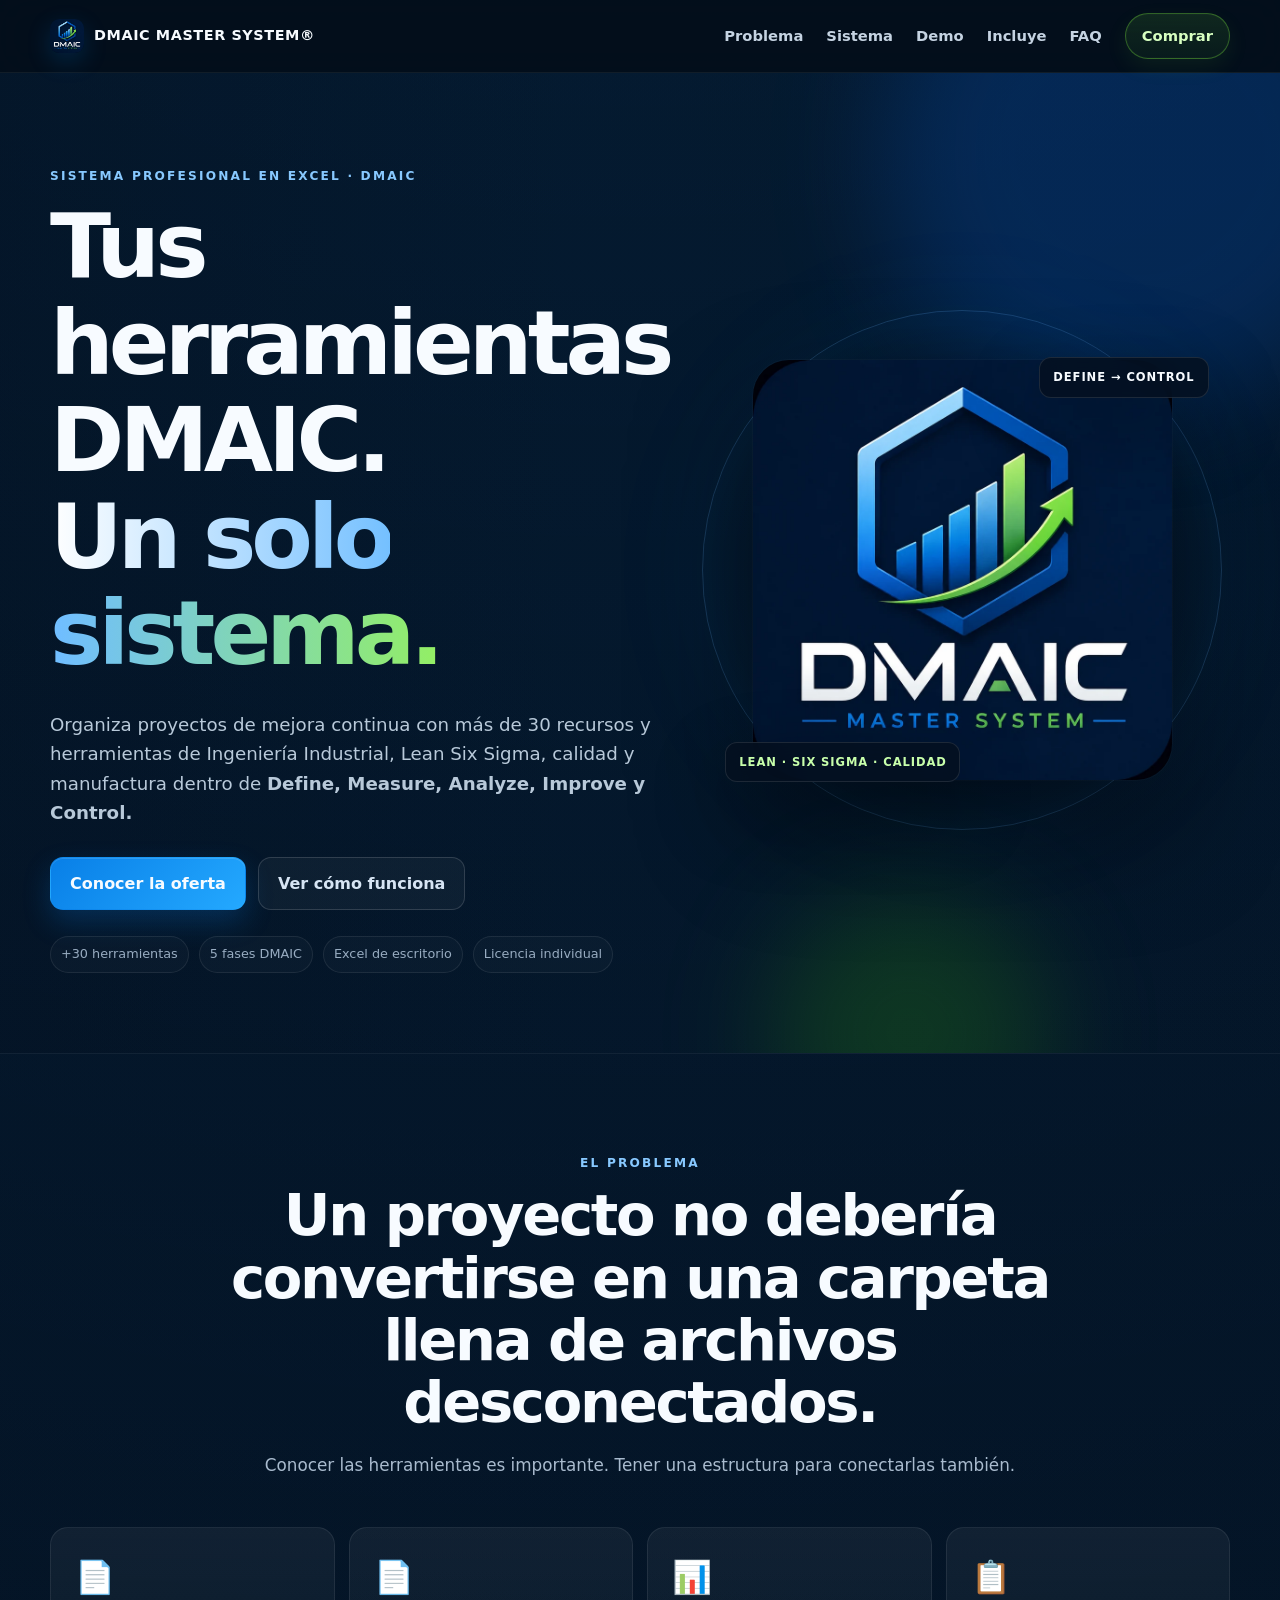
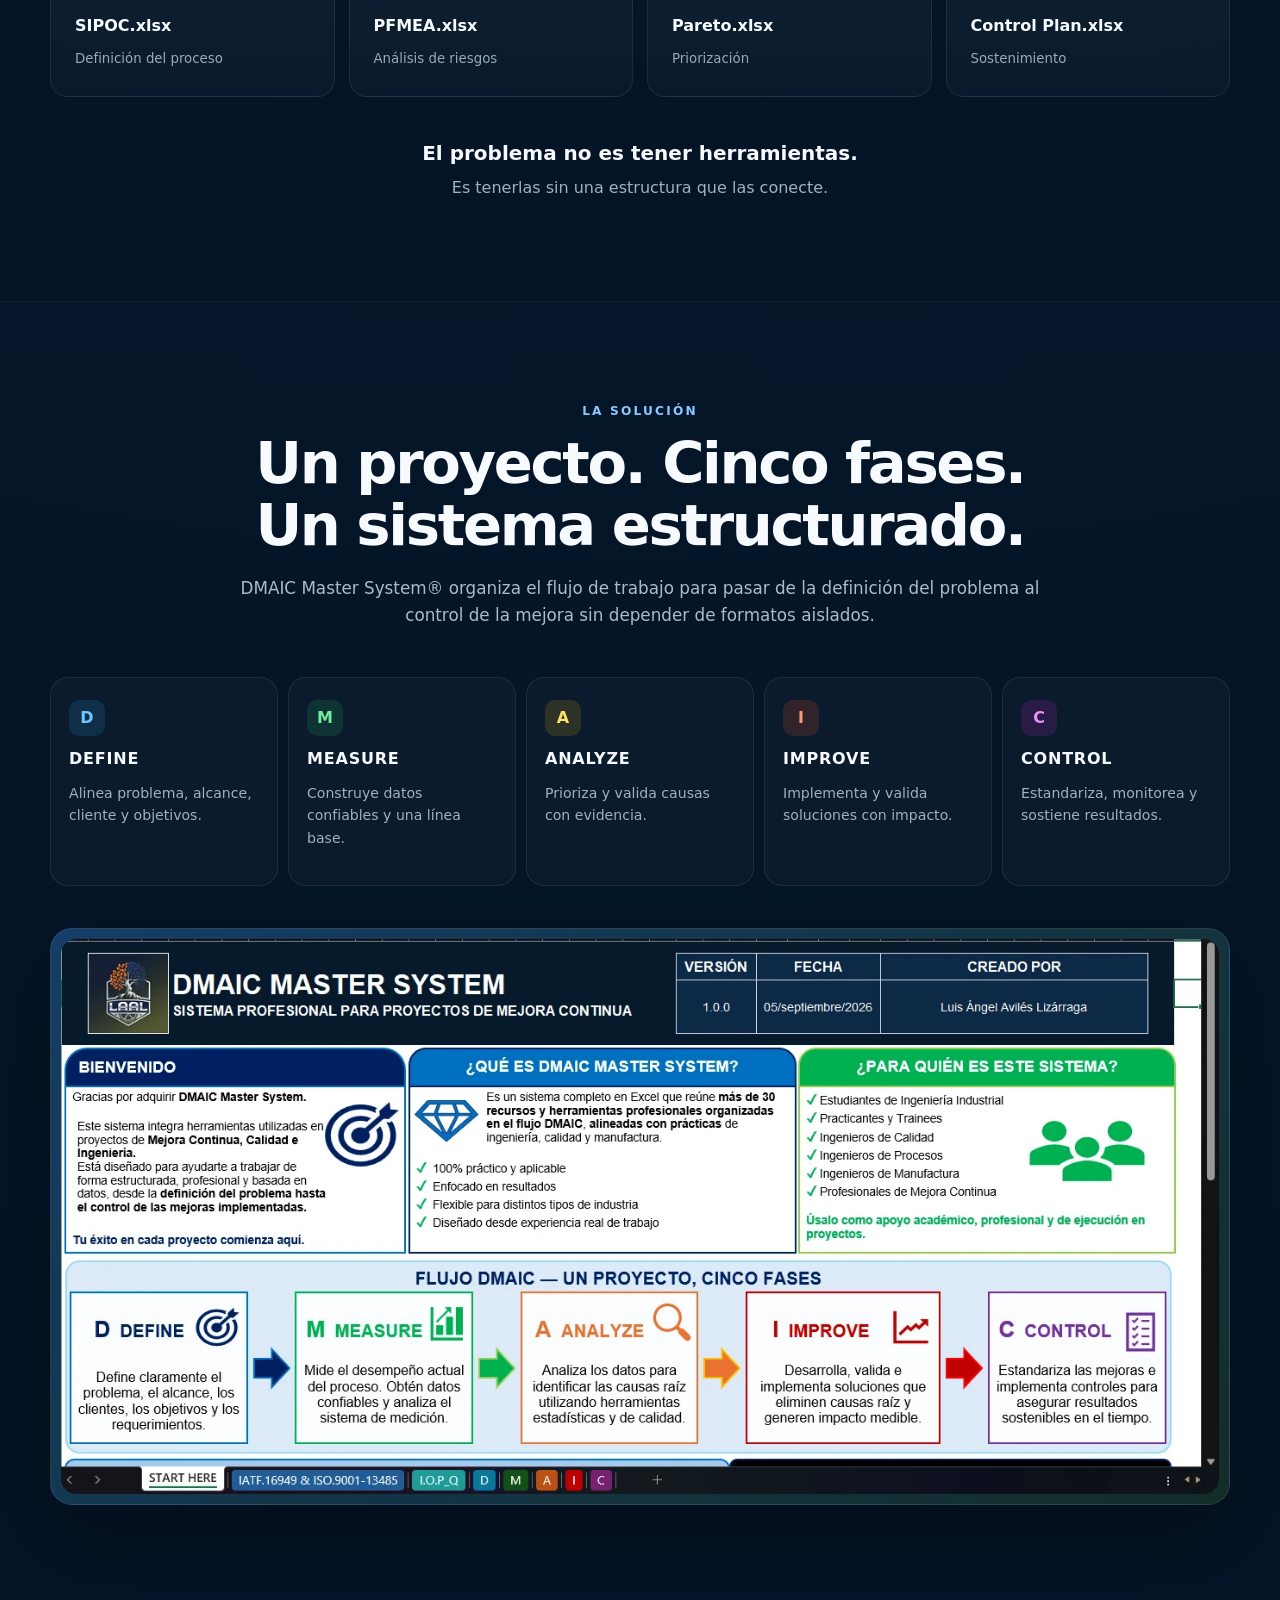
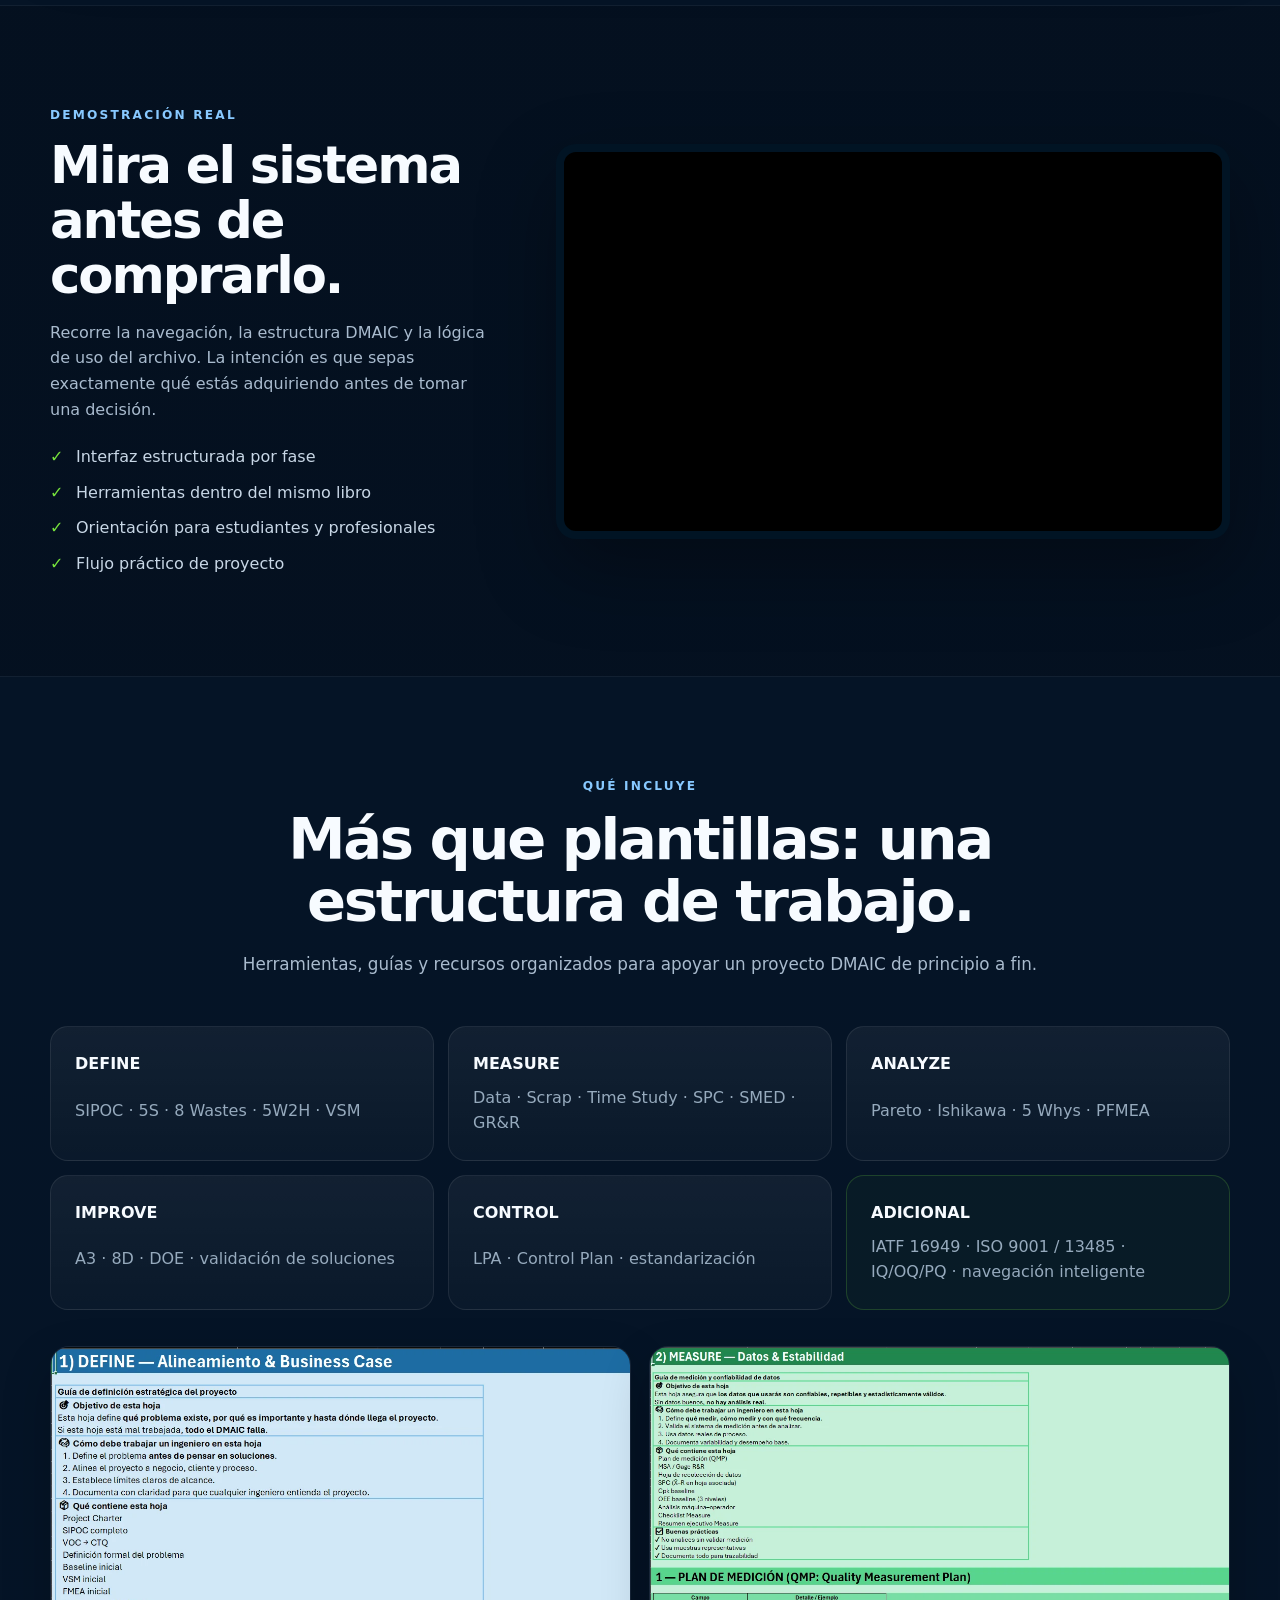
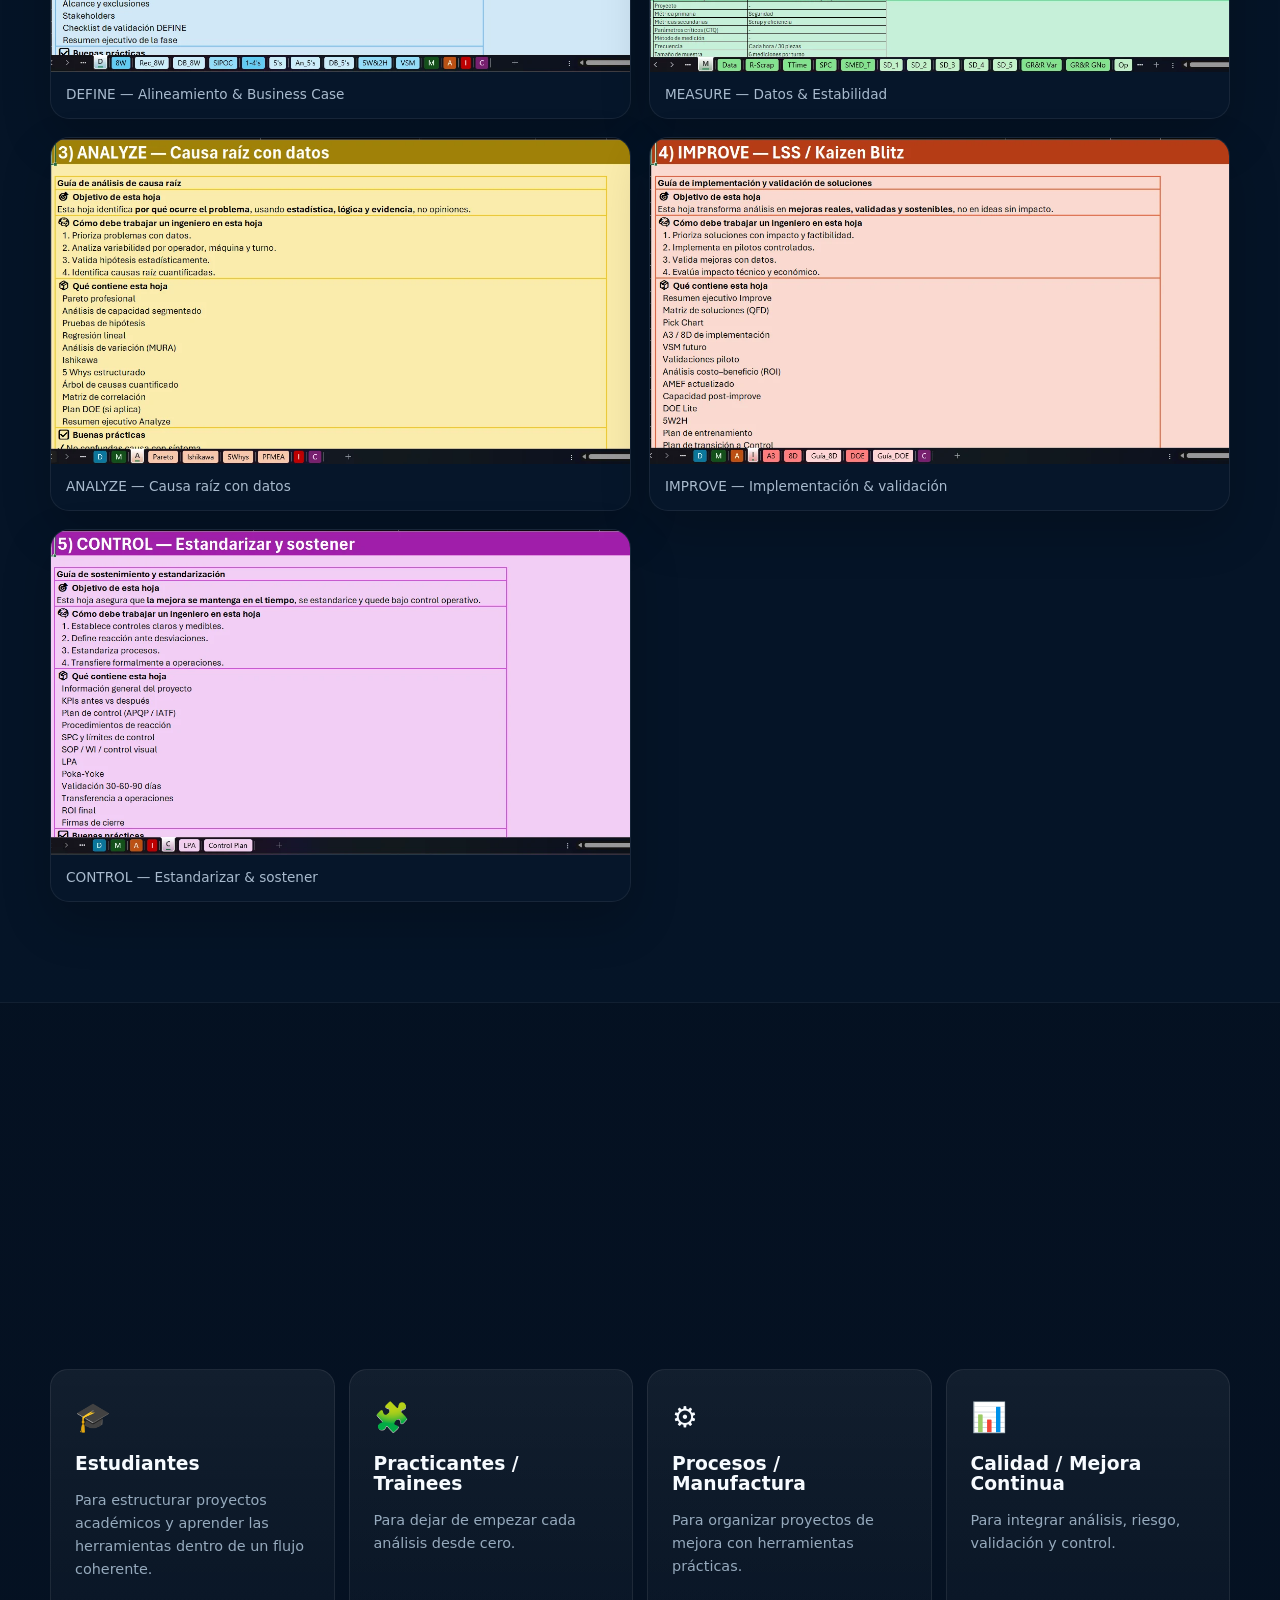
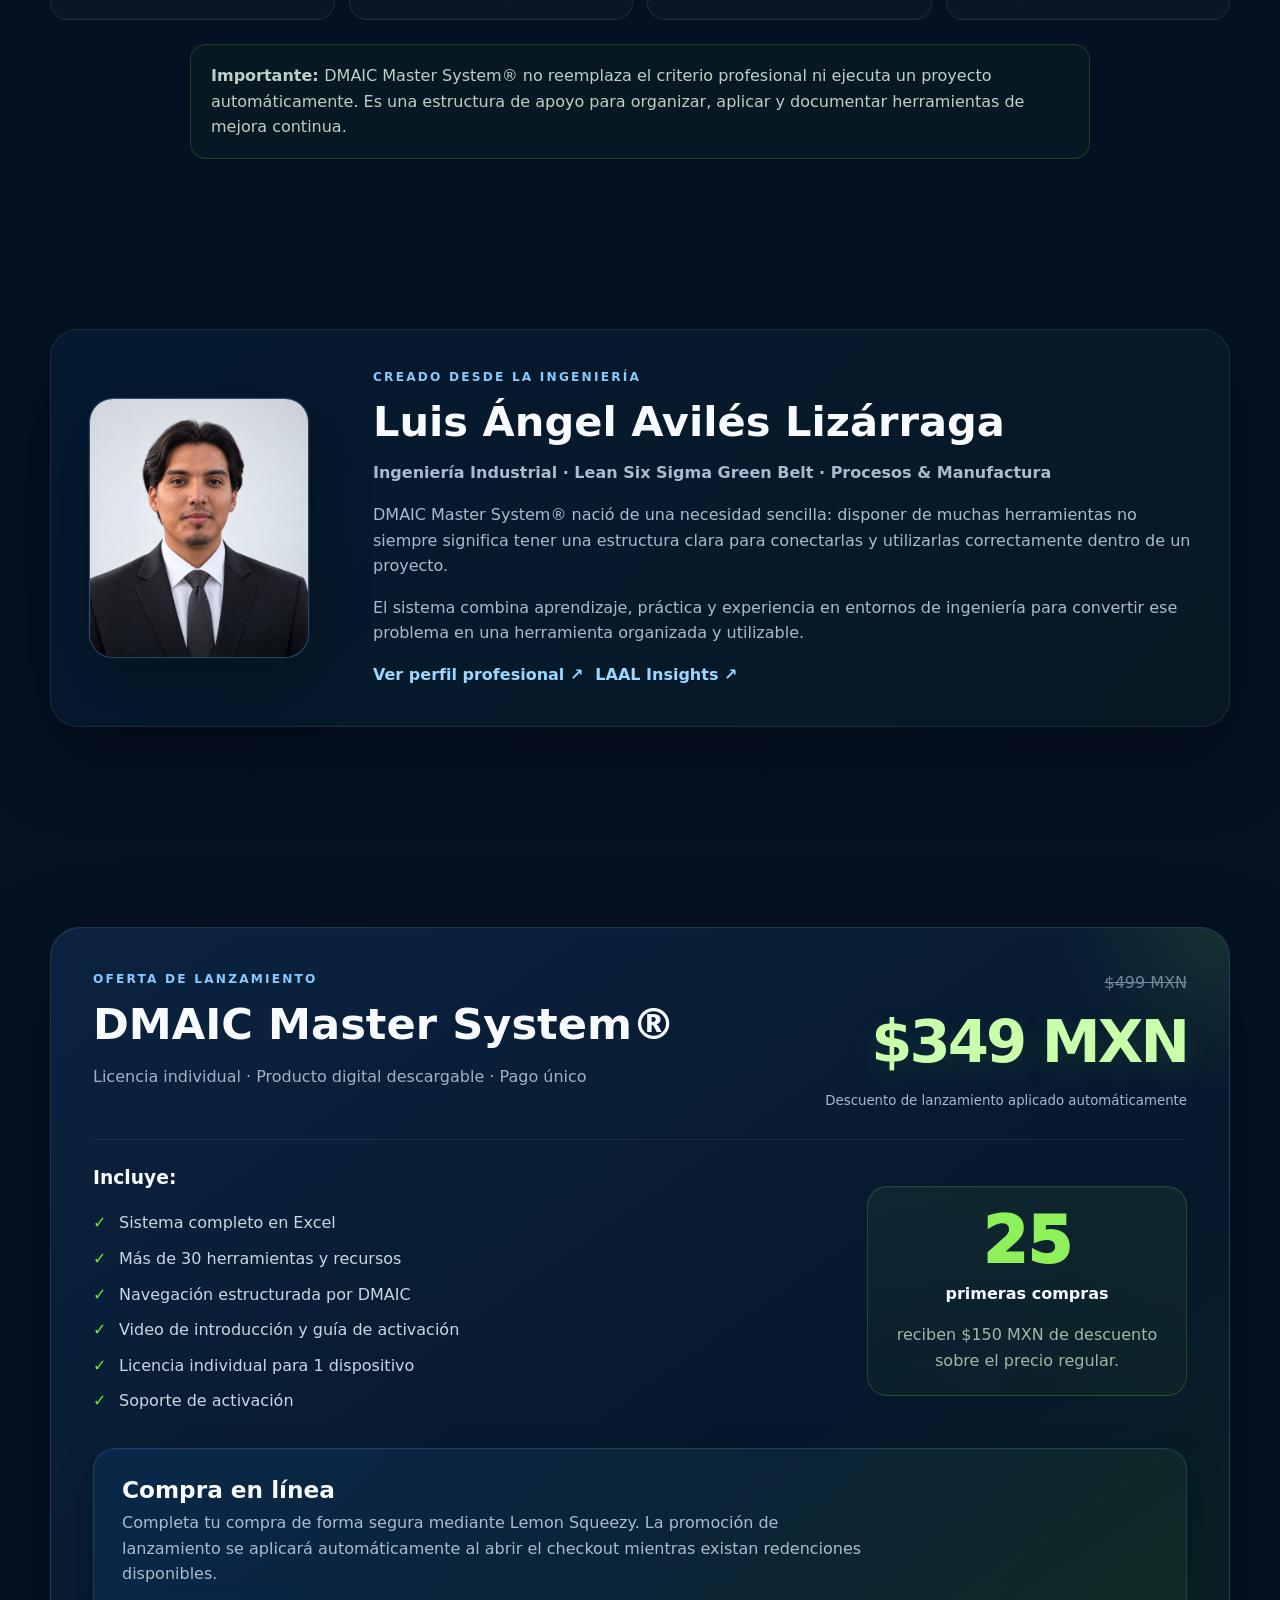
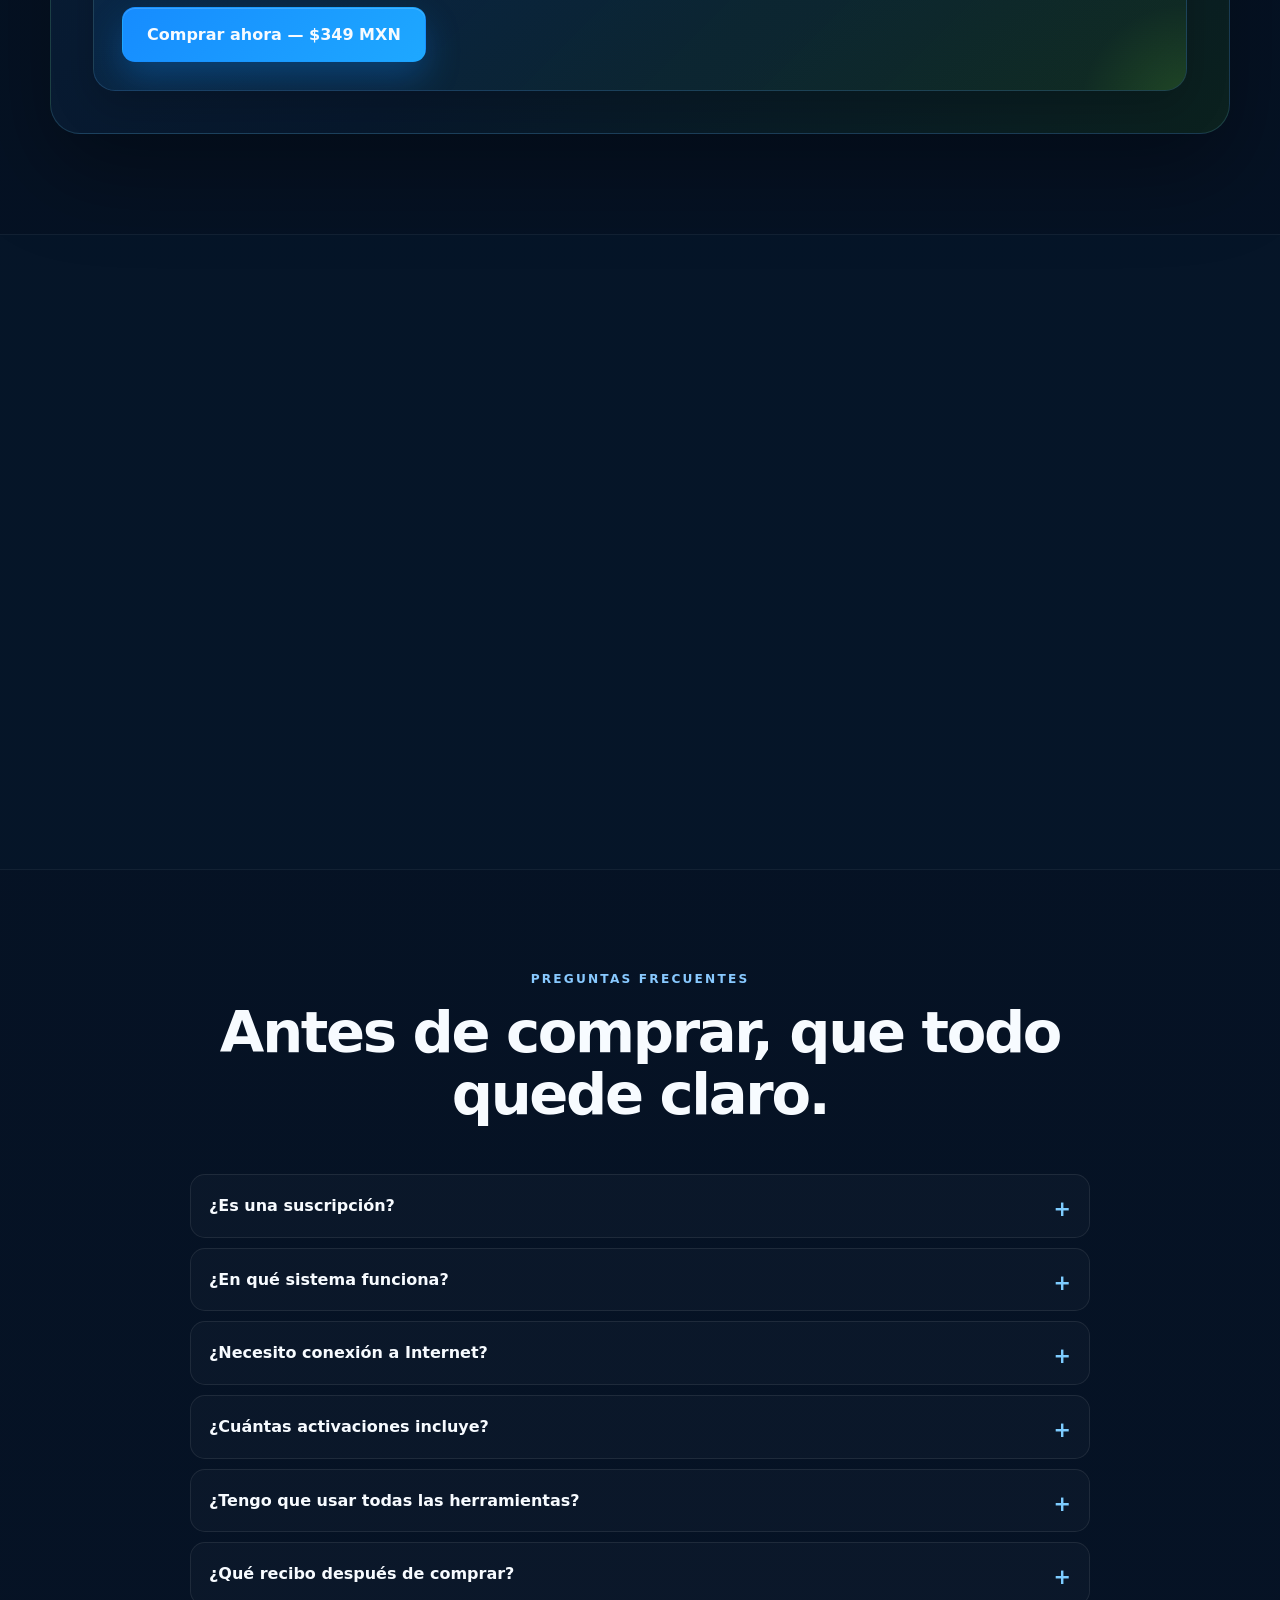
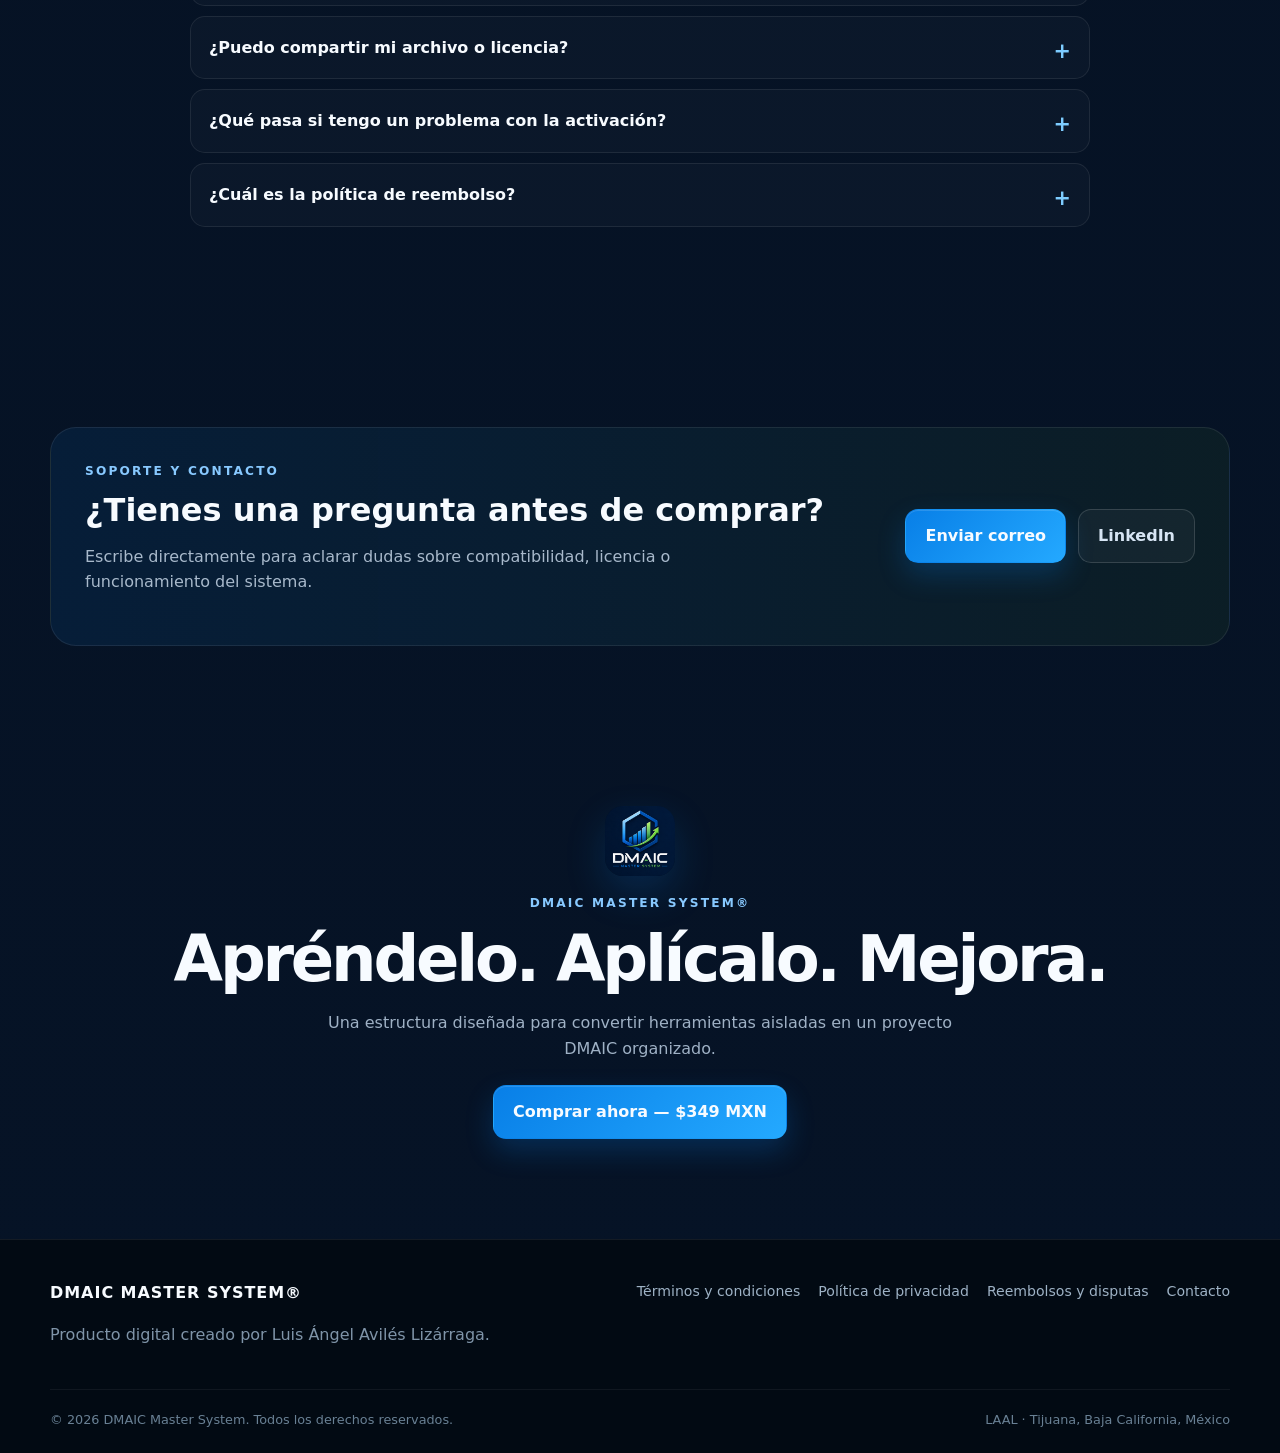
==== commit 78d9cb6e: "Update index.html" ====
--- a/index.html
+++ b/index.html
@@ -1,659 +1,1702 @@
 <!DOCTYPE html>
 <html lang="es">
+
 <head>
-<meta charset="utf-8"><meta name="viewport" content="width=device-width,initial-scale=1">
+
+<meta charset="utf-8">
+<meta name="viewport" content="width=device-width,initial-scale=1">
+
 <title>DMAIC Master System® | Sistema profesional DMAIC en Excel</title>
-<meta name="description" content="DMAIC Master System® organiza más de 30 herramientas de Ingeniería Industrial, Lean Six Sigma y mejora continua dentro de las cinco fases DMAIC, en un solo sistema profesional de Excel.">
-<meta name="robots" content="index,follow"><link rel="canonical" href="https://dmaicmastersystem.com/">
-<link rel="icon" href="assets/favicon.png"><link rel="stylesheet" href="styles.css">
-<meta property="og:type" content="website"><meta property="og:title" content="DMAIC Master System® | Un proyecto. Cinco fases. Un solo sistema."><meta property="og:description" content="Más de 30 herramientas organizadas dentro de Define, Measure, Analyze, Improve y Control."><meta property="og:url" content="https://dmaicmastersystem.com/"><meta property="og:image" content="https://dmaicmastersystem.com/assets/og-image.jpg"><meta name="twitter:card" content="summary_large_image">
-<script type="application/ld+json">{"@context":"https://schema.org","@type":"Product","name":"DMAIC Master System®","description":"Sistema profesional desarrollado en Microsoft Excel para estructurar proyectos de mejora continua mediante DMAIC.","brand":{"@type":"Brand","name":"DMAIC Master System"},"image":"https://dmaicmastersystem.com/assets/logo.webp","category":"Software / Digital Product"}</script>
+
+<meta
+  name="description"
+  content="DMAIC Master System® organiza más de 30 herramientas de Ingeniería Industrial, Lean Six Sigma y mejora continua dentro de las cinco fases DMAIC, en un solo sistema profesional de Excel."
+>
+
+<meta name="robots" content="index,follow">
+
+<link
+  rel="canonical"
+  href="https://dmaicmastersystem.com/"
+>
+
+<link
+  rel="icon"
+  href="assets/favicon.png"
+>
+
+<link
+  rel="stylesheet"
+  href="styles.css"
+>
+
+<meta
+  property="og:type"
+  content="website"
+>
+
+<meta
+  property="og:title"
+  content="DMAIC Master System® | Un proyecto. Cinco fases. Un solo sistema."
+>
+
+<meta
+  property="og:description"
+  content="Más de 30 herramientas organizadas dentro de Define, Measure, Analyze, Improve y Control."
+>
+
+<meta
+  property="og:url"
+  content="https://dmaicmastersystem.com/"
+>
+
+<meta
+  property="og:image"
+  content="https://dmaicmastersystem.com/assets/og-image.jpg"
+>
+
+<meta
+  name="twitter:card"
+  content="summary_large_image"
+>
+
+<script type="application/ld+json">
+
+{
+  "@context":"https://schema.org",
+  "@type":"Product",
+  "name":"DMAIC Master System®",
+  "description":"Sistema profesional desarrollado en Microsoft Excel para estructurar proyectos de mejora continua mediante DMAIC.",
+  "brand":{
+    "@type":"Brand",
+    "name":"DMAIC Master System"
+  },
+  "image":"https://dmaicmastersystem.com/assets/logo.webp",
+  "category":"Software / Digital Product"
+}
+
+</script>
+
 </head>
 
+
 <body>
 
-<a class="skip" href="#main">Saltar al contenido</a>
+
+<a
+  class="skip"
+  href="#main"
+>
+Saltar al contenido
+</a>
+
 
 <header class="header">
+
   <div class="wrap navwrap">
-    <a class="brand" href="#top">
-      <img src="assets/favicon.png" alt="">
-      <span>DMAIC MASTER SYSTEM®</span>
+
+    <a
+      class="brand"
+      href="#top"
+    >
+
+      <img
+        src="assets/favicon.png"
+        alt="DMAIC Master System"
+      >
+
+      <span>
+        DMAIC MASTER SYSTEM®
+      </span>
+
     </a>
 
-    <button class="menubtn" aria-label="Abrir menú">☰</button>
+
+    <button
+      class="menubtn"
+      aria-label="Abrir menú"
+    >
+      ☰
+    </button>
+
 
     <nav class="nav">
-      <a href="#problema">Problema</a>
-      <a href="#sistema">Sistema</a>
-      <a href="#demo">Demo</a>
-      <a href="#incluye">Incluye</a>
-      <a href="#faq">FAQ</a>
+
+      <a href="#problema">
+        Problema
+      </a>
+
+      <a href="#sistema">
+        Sistema
+      </a>
+
+      <a href="#demo">
+        Demo
+      </a>
+
+      <a href="#incluye">
+        Incluye
+      </a>
+
+      <a href="#faq">
+        FAQ
+      </a>
+
+
       <a
         class="navcta"
-        href="https://dmaicmastersystem.lemonsqueezy.com/checkout/buy/1c10c3c1-2d9f-4cdb-a307-ae910353820e?checkout[discount_code]=LANZAMIENTO2026"
+        href="https://dmaicmastersystem.lemonsqueezy.com/checkout/buy/1c10c3c1-2d9f-4cdb-a307-ae910353820e?checkout%5Bdiscount_code%5D=LANZAMIENTO2026"
         target="_blank"
-        rel="noopener noreferrer">
+        rel="noopener noreferrer"
+      >
         Comprar
       </a>
+
     </nav>
+
   </div>
+
 </header>
 
+
 <main id="main">
 
-<section class="hero" id="top">
+
+<!-- =========================================================
+     HERO
+     ========================================================= -->
+
+<section
+  class="hero"
+  id="top"
+>
+
   <div class="glow g1"></div>
   <div class="glow g2"></div>
 
+
   <div class="wrap hero-grid">
 
+
     <div class="hero-copy reveal">
-      <div class="eyebrow">SISTEMA PROFESIONAL EN EXCEL · DMAIC</div>
+
+      <div class="eyebrow">
+        SISTEMA PROFESIONAL EN EXCEL · DMAIC
+      </div>
+
 
       <h1>
-        Tus herramientas DMAIC.<br>
-        <span>Un solo sistema.</span>
+
+        Tus herramientas DMAIC.
+
+        <br>
+
+        <span>
+          Un solo sistema.
+        </span>
+
       </h1>
 
+
       <p class="lead">
+
         Organiza proyectos de mejora continua con más de 30 recursos y herramientas
         de Ingeniería Industrial, Lean Six Sigma, calidad y manufactura dentro de
-        <strong>Define, Measure, Analyze, Improve y Control.</strong>
+
+        <strong>
+          Define, Measure, Analyze, Improve y Control.
+        </strong>
+
       </p>
 
+
       <div class="actions">
-        <a class="btn primary" href="#oferta">Conocer la oferta</a>
-        <a class="btn ghost" href="#demo">Ver cómo funciona</a>
-      </div>
+
+        <a
+          class="btn primary"
+          href="#oferta"
+        >
+          Conocer la oferta
+        </a>
+
+
+        <a
+          class="btn ghost"
+          href="#demo"
+        >
+          Ver cómo funciona
+        </a>
+
+      </div>
+
 
       <div class="trust">
-        <span>+30 herramientas</span>
-        <span>5 fases DMAIC</span>
-        <span>Excel de escritorio</span>
-        <span>Licencia individual</span>
-      </div>
-    </div>
+
+        <span>
+          +30 herramientas
+        </span>
+
+        <span>
+          5 fases DMAIC
+        </span>
+
+        <span>
+          Excel de escritorio
+        </span>
+
+        <span>
+          Licencia individual
+        </span>
+
+      </div>
+
+    </div>
+
 
     <div class="hero-art reveal">
+
       <div class="orbit"></div>
-      <img src="assets/logo.webp" alt="Logo de DMAIC Master System">
-      <div class="chip c1">DEFINE → CONTROL</div>
-      <div class="chip c2">LEAN · SIX SIGMA · CALIDAD</div>
-    </div>
+
+
+      <img
+        src="assets/logo.webp"
+        alt="Logo de DMAIC Master System"
+      >
+
+
+      <div class="chip c1">
+        DEFINE → CONTROL
+      </div>
+
+
+      <div class="chip c2">
+        LEAN · SIX SIGMA · CALIDAD
+      </div>
+
+    </div>
+
 
   </div>
+
 </section>
 
-<section class="section" id="problema">
+
+
+<!-- =========================================================
+     PROBLEMA
+     ========================================================= -->
+
+<section
+  class="section"
+  id="problema"
+>
+
   <div class="wrap">
 
+
     <div class="head reveal">
-      <div class="eyebrow">EL PROBLEMA</div>
-      <h2>Un proyecto no debería convertirse en una carpeta llena de archivos desconectados.</h2>
-      <p>Conocer las herramientas es importante. Tener una estructura para conectarlas también.</p>
-    </div>
+
+      <div class="eyebrow">
+        EL PROBLEMA
+      </div>
+
+
+      <h2>
+        Un proyecto no debería convertirse en una carpeta llena de archivos desconectados.
+      </h2>
+
+
+      <p>
+        Conocer las herramientas es importante.
+        Tener una estructura para conectarlas también.
+      </p>
+
+    </div>
+
 
     <div class="files reveal">
-      <div><span>📄</span><b>SIPOC.xlsx</b><small>Definición del proceso</small></div>
-      <div><span>📄</span><b>PFMEA.xlsx</b><small>Análisis de riesgos</small></div>
-      <div><span>📊</span><b>Pareto.xlsx</b><small>Priorización</small></div>
-      <div><span>📋</span><b>Control Plan.xlsx</b><small>Sostenimiento</small></div>
-    </div>
+
+
+      <div>
+
+        <span>
+          📄
+        </span>
+
+        <b>
+          SIPOC.xlsx
+        </b>
+
+        <small>
+          Definición del proceso
+        </small>
+
+      </div>
+
+
+      <div>
+
+        <span>
+          📄
+        </span>
+
+        <b>
+          PFMEA.xlsx
+        </b>
+
+        <small>
+          Análisis de riesgos
+        </small>
+
+      </div>
+
+
+      <div>
+
+        <span>
+          📊
+        </span>
+
+        <b>
+          Pareto.xlsx
+        </b>
+
+        <small>
+          Priorización
+        </small>
+
+      </div>
+
+
+      <div>
+
+        <span>
+          📋
+        </span>
+
+        <b>
+          Control Plan.xlsx
+        </b>
+
+        <small>
+          Sostenimiento
+        </small>
+
+      </div>
+
+
+    </div>
+
 
     <div class="bridge reveal">
-      <strong>El problema no es tener herramientas.</strong>
-      <span>Es tenerlas sin una estructura que las conecte.</span>
-    </div>
+
+      <strong>
+        El problema no es tener herramientas.
+      </strong>
+
+      <span>
+        Es tenerlas sin una estructura que las conecte.
+      </span>
+
+    </div>
+
 
   </div>
+
 </section>
 
-<section class="section alt" id="sistema">
+
+
+<!-- =========================================================
+     SISTEMA
+     ========================================================= -->
+
+<section
+  class="section alt"
+  id="sistema"
+>
+
   <div class="wrap">
 
+
     <div class="head reveal">
-      <div class="eyebrow">LA SOLUCIÓN</div>
-      <h2>Un proyecto. Cinco fases. Un sistema estructurado.</h2>
+
+      <div class="eyebrow">
+        LA SOLUCIÓN
+      </div>
+
+
+      <h2>
+        Un proyecto. Cinco fases. Un sistema estructurado.
+      </h2>
+
+
       <p>
-        DMAIC Master System® organiza el flujo de trabajo para pasar de la definición
-        del problema al control de la mejora sin depender de formatos aislados.
+
+        DMAIC Master System® organiza el flujo de trabajo para pasar
+        de la definición del problema al control de la mejora
+        sin depender de formatos aislados.
+
       </p>
-    </div>
+
+    </div>
+
 
     <div class="phases reveal">
 
+
       <article class="d">
-        <span>D</span>
-        <h3>DEFINE</h3>
-        <p>Alinea problema, alcance, cliente y objetivos.</p>
+
+        <span>
+          D
+        </span>
+
+        <h3>
+          DEFINE
+        </h3>
+
+        <p>
+          Alinea problema, alcance, cliente y objetivos.
+        </p>
+
       </article>
 
+
       <article class="m">
-        <span>M</span>
-        <h3>MEASURE</h3>
-        <p>Construye datos confiables y una línea base.</p>
+
+        <span>
+          M
+        </span>
+
+        <h3>
+          MEASURE
+        </h3>
+
+        <p>
+          Construye datos confiables y una línea base.
+        </p>
+
       </article>
 
+
       <article class="a">
-        <span>A</span>
-        <h3>ANALYZE</h3>
-        <p>Prioriza y valida causas con evidencia.</p>
+
+        <span>
+          A
+        </span>
+
+        <h3>
+          ANALYZE
+        </h3>
+
+        <p>
+          Prioriza y valida causas con evidencia.
+        </p>
+
       </article>
 
+
       <article class="i">
-        <span>I</span>
-        <h3>IMPROVE</h3>
-        <p>Implementa y valida soluciones con impacto.</p>
+
+        <span>
+          I
+        </span>
+
+        <h3>
+          IMPROVE
+        </h3>
+
+        <p>
+          Implementa y valida soluciones con impacto.
+        </p>
+
       </article>
 
+
       <article class="c">
-        <span>C</span>
-        <h3>CONTROL</h3>
-        <p>Estandariza, monitorea y sostiene resultados.</p>
+
+        <span>
+          C
+        </span>
+
+        <h3>
+          CONTROL
+        </h3>
+
+        <p>
+          Estandariza, monitorea y sostiene resultados.
+        </p>
+
       </article>
 
-    </div>
+
+    </div>
+
 
     <div class="frame reveal">
+
       <img
         src="assets/start.webp"
         alt="Pantalla START HERE de DMAIC Master System"
-        loading="lazy">
-    </div>
+        loading="lazy"
+      >
+
+    </div>
+
 
   </div>
+
 </section>
 
-<section class="section" id="demo">
+
+
+<!-- =========================================================
+     DEMO
+     ========================================================= -->
+
+<section
+  class="section"
+  id="demo"
+>
+
   <div class="wrap demo">
 
+
     <div class="reveal">
-      <div class="eyebrow">DEMOSTRACIÓN REAL</div>
-      <h2>Mira el sistema antes de comprarlo.</h2>
+
+      <div class="eyebrow">
+        DEMOSTRACIÓN REAL
+      </div>
+
+
+      <h2>
+        Mira el sistema antes de comprarlo.
+      </h2>
+
 
       <p>
+
         Recorre la navegación, la estructura DMAIC y la lógica de uso del archivo.
-        La intención es que sepas exactamente qué estás adquiriendo antes de tomar una decisión.
+        La intención es que sepas exactamente qué estás adquiriendo
+        antes de tomar una decisión.
+
       </p>
 
+
       <ul class="checks">
-        <li>Interfaz estructurada por fase</li>
-        <li>Herramientas dentro del mismo libro</li>
-        <li>Orientación para estudiantes y profesionales</li>
-        <li>Flujo práctico de proyecto</li>
+
+        <li>
+          Interfaz estructurada por fase
+        </li>
+
+        <li>
+          Herramientas dentro del mismo libro
+        </li>
+
+        <li>
+          Orientación para estudiantes y profesionales
+        </li>
+
+        <li>
+          Flujo práctico de proyecto
+        </li>
+
       </ul>
-    </div>
+
+    </div>
+
 
     <div class="video reveal">
+
       <iframe
         src="https://www.youtube-nocookie.com/embed/h5NC1uvjAnE?rel=0"
         title="Demostración de DMAIC Master System"
         loading="lazy"
-        allowfullscreen>
+        allowfullscreen
+      >
       </iframe>
-    </div>
+
+    </div>
+
 
   </div>
+
 </section>
 
-<section class="section alt" id="incluye">
+
+
+<!-- =========================================================
+     INCLUYE
+     ========================================================= -->
+
+<section
+  class="section alt"
+  id="incluye"
+>
+
   <div class="wrap">
 
+
     <div class="head reveal">
-      <div class="eyebrow">QUÉ INCLUYE</div>
-      <h2>Más que plantillas: una estructura de trabajo.</h2>
+
+      <div class="eyebrow">
+        QUÉ INCLUYE
+      </div>
+
+
+      <h2>
+        Más que plantillas: una estructura de trabajo.
+      </h2>
+
+
       <p>
-        Herramientas, guías y recursos organizados para apoyar un proyecto DMAIC
-        de principio a fin.
+
+        Herramientas, guías y recursos organizados para apoyar
+        un proyecto DMAIC de principio a fin.
+
       </p>
-    </div>
+
+    </div>
+
 
     <div class="tools reveal">
-      <div><b>DEFINE</b><span>SIPOC · 5S · 8 Wastes · 5W2H · VSM</span></div>
-      <div><b>MEASURE</b><span>Data · Scrap · Time Study · SPC · SMED · GR&amp;R</span></div>
-      <div><b>ANALYZE</b><span>Pareto · Ishikawa · 5 Whys · PFMEA</span></div>
-      <div><b>IMPROVE</b><span>A3 · 8D · DOE · validación de soluciones</span></div>
-      <div><b>CONTROL</b><span>LPA · Control Plan · estandarización</span></div>
+
+
+      <div>
+
+        <b>
+          DEFINE
+        </b>
+
+        <span>
+          SIPOC · 5S · 8 Wastes · 5W2H · VSM
+        </span>
+
+      </div>
+
+
+      <div>
+
+        <b>
+          MEASURE
+        </b>
+
+        <span>
+          Data · Scrap · Time Study · SPC · SMED · GR&amp;R
+        </span>
+
+      </div>
+
+
+      <div>
+
+        <b>
+          ANALYZE
+        </b>
+
+        <span>
+          Pareto · Ishikawa · 5 Whys · PFMEA
+        </span>
+
+      </div>
+
+
+      <div>
+
+        <b>
+          IMPROVE
+        </b>
+
+        <span>
+          A3 · 8D · DOE · validación de soluciones
+        </span>
+
+      </div>
+
+
+      <div>
+
+        <b>
+          CONTROL
+        </b>
+
+        <span>
+          LPA · Control Plan · estandarización
+        </span>
+
+      </div>
+
+
       <div class="accent">
-        <b>ADICIONAL</b>
-        <span>IATF 16949 · ISO 9001 / 13485 · IQ/OQ/PQ · navegación inteligente</span>
-      </div>
-    </div>
+
+        <b>
+          ADICIONAL
+        </b>
+
+        <span>
+          IATF 16949 · ISO 9001 / 13485 · IQ/OQ/PQ · navegación inteligente
+        </span>
+
+      </div>
+
+
+    </div>
+
 
     <div class="gallery">
 
+
       <figure class="reveal">
-        <img src="assets/define.webp" alt="Fase Define" loading="lazy">
-        <figcaption>DEFINE — Alineamiento &amp; Business Case</figcaption>
+
+        <img
+          src="assets/define.webp"
+          alt="Fase Define"
+          loading="lazy"
+        >
+
+        <figcaption>
+          DEFINE — Alineamiento &amp; Business Case
+        </figcaption>
+
       </figure>
 
+
       <figure class="reveal">
-        <img src="assets/measure.webp" alt="Fase Measure" loading="lazy">
-        <figcaption>MEASURE — Datos &amp; Estabilidad</figcaption>
+
+        <img
+          src="assets/measure.webp"
+          alt="Fase Measure"
+          loading="lazy"
+        >
+
+        <figcaption>
+          MEASURE — Datos &amp; Estabilidad
+        </figcaption>
+
       </figure>
 
+
       <figure class="reveal">
-        <img src="assets/analyze.webp" alt="Fase Analyze" loading="lazy">
-        <figcaption>ANALYZE — Causa raíz con datos</figcaption>
+
+        <img
+          src="assets/analyze.webp"
+          alt="Fase Analyze"
+          loading="lazy"
+        >
+
+        <figcaption>
+          ANALYZE — Causa raíz con datos
+        </figcaption>
+
       </figure>
 
+
       <figure class="reveal">
-        <img src="assets/improve.webp" alt="Fase Improve" loading="lazy">
-        <figcaption>IMPROVE — Implementación &amp; validación</figcaption>
+
+        <img
+          src="assets/improve.webp"
+          alt="Fase Improve"
+          loading="lazy"
+        >
+
+        <figcaption>
+          IMPROVE — Implementación &amp; validación
+        </figcaption>
+
       </figure>
 
+
       <figure class="reveal">
-        <img src="assets/control.webp" alt="Fase Control" loading="lazy">
-        <figcaption>CONTROL — Estandarizar &amp; sostener</figcaption>
+
+        <img
+          src="assets/control.webp"
+          alt="Fase Control"
+          loading="lazy"
+        >
+
+        <figcaption>
+          CONTROL — Estandarizar &amp; sostener
+        </figcaption>
+
       </figure>
 
-    </div>
+
+    </div>
+
 
   </div>
+
 </section>
 
+
+
+<!-- =========================================================
+     AUDIENCIA
+     ========================================================= -->
+
 <section class="section">
+
   <div class="wrap">
 
+
     <div class="head reveal">
-      <div class="eyebrow">PARA QUIÉN ES</div>
-      <h2>Diseñado para personas que necesitan aplicar, no solo memorizar.</h2>
-    </div>
+
+      <div class="eyebrow">
+        PARA QUIÉN ES
+      </div>
+
+
+      <h2>
+        Diseñado para personas que necesitan aplicar, no solo memorizar.
+      </h2>
+
+    </div>
+
 
     <div class="audience reveal">
 
+
       <article>
-        <div>🎓</div>
-        <h3>Estudiantes</h3>
-        <p>
+
+        <div>
+          🎓
+        </div>
+
+        <h3>
+          Estudiantes
+        </h3>
+
+        <p>
+
           Para estructurar proyectos académicos y aprender las herramientas
           dentro de un flujo coherente.
-        </p>
+
+        </p>
+
       </article>
 
+
       <article>
-        <div>🧩</div>
-        <h3>Practicantes / Trainees</h3>
-        <p>Para dejar de empezar cada análisis desde cero.</p>
+
+        <div>
+          🧩
+        </div>
+
+        <h3>
+          Practicantes / Trainees
+        </h3>
+
+        <p>
+          Para dejar de empezar cada análisis desde cero.
+        </p>
+
       </article>
 
+
       <article>
-        <div>⚙️</div>
-        <h3>Procesos / Manufactura</h3>
-        <p>Para organizar proyectos de mejora con herramientas prácticas.</p>
+
+        <div>
+          ⚙️
+        </div>
+
+        <h3>
+          Procesos / Manufactura
+        </h3>
+
+        <p>
+          Para organizar proyectos de mejora con herramientas prácticas.
+        </p>
+
       </article>
 
+
       <article>
-        <div>📊</div>
-        <h3>Calidad / Mejora Continua</h3>
-        <p>Para integrar análisis, riesgo, validación y control.</p>
+
+        <div>
+          📊
+        </div>
+
+        <h3>
+          Calidad / Mejora Continua
+        </h3>
+
+        <p>
+          Para integrar análisis, riesgo, validación y control.
+        </p>
+
       </article>
 
-    </div>
+
+    </div>
+
 
     <div class="note reveal">
-      <strong>Importante:</strong>
-      DMAIC Master System® no reemplaza el criterio profesional ni ejecuta un proyecto
-      automáticamente. Es una estructura de apoyo para organizar, aplicar y documentar
+
+      <strong>
+        Importante:
+      </strong>
+
+      DMAIC Master System® no reemplaza el criterio profesional
+      ni ejecuta un proyecto automáticamente.
+
+      Es una estructura de apoyo para organizar, aplicar y documentar
       herramientas de mejora continua.
-    </div>
+
+    </div>
+
 
   </div>
+
 </section>
 
+
+
+<!-- =========================================================
+     CREADOR
+     ========================================================= -->
+
 <section class="section creator">
+
   <div class="wrap creator-card reveal">
 
+
     <div class="creator-photo">
+
       <img
         src="assets/luis-aviles.png"
         alt="Luis Ángel Avilés Lizárraga, creador de DMAIC Master System"
-        loading="lazy">
-    </div>
+        loading="lazy"
+      >
+
+    </div>
+
 
     <div>
 
-      <div class="eyebrow">CREADO DESDE LA INGENIERÍA</div>
-
-      <h2>Luis Ángel Avilés Lizárraga</h2>
+
+      <div class="eyebrow">
+        CREADO DESDE LA INGENIERÍA
+      </div>
+
+
+      <h2>
+        Luis Ángel Avilés Lizárraga
+      </h2>
+
 
       <p class="role">
         Ingeniería Industrial · Lean Six Sigma Green Belt · Procesos &amp; Manufactura
       </p>
 
+
       <p>
-        DMAIC Master System® nació de una necesidad sencilla: disponer de muchas
-        herramientas no siempre significa tener una estructura clara para conectarlas
-        y utilizarlas correctamente dentro de un proyecto.
+
+        DMAIC Master System® nació de una necesidad sencilla:
+        disponer de muchas herramientas no siempre significa tener
+        una estructura clara para conectarlas y utilizarlas correctamente
+        dentro de un proyecto.
+
       </p>
 
+
       <p>
-        El sistema combina aprendizaje, práctica y experiencia en entornos de ingeniería
-        para convertir ese problema en una herramienta organizada y utilizable.
+
+        El sistema combina aprendizaje, práctica y experiencia
+        en entornos de ingeniería para convertir ese problema
+        en una herramienta organizada y utilizable.
+
       </p>
 
+
       <div class="actions">
+
+
         <a
           class="link"
           href="https://www.linkedin.com/in/laal-industrial"
           target="_blank"
-          rel="noopener">
+          rel="noopener noreferrer"
+        >
           Ver perfil profesional ↗
         </a>
+
 
         <a
           class="link"
           href="https://www.youtube.com/@LAAL_Insights"
           target="_blank"
-          rel="noopener">
+          rel="noopener noreferrer"
+        >
           LAAL Insights ↗
         </a>
-      </div>
-
-    </div>
+
+
+      </div>
+
+
+    </div>
+
 
   </div>
+
 </section>
 
-<section class="section" id="oferta">
+
+
+<!-- =========================================================
+     OFERTA
+     ========================================================= -->
+
+<section
+  class="section"
+  id="oferta"
+>
+
   <div class="wrap">
 
+
     <div class="offer reveal">
 
+
       <div class="offer-top">
 
+
         <div>
-          <div class="eyebrow">OFERTA DE LANZAMIENTO</div>
-          <h2>DMAIC Master System®</h2>
+
+          <div class="eyebrow">
+            OFERTA DE LANZAMIENTO
+          </div>
+
+
+          <h2>
+            DMAIC Master System®
+          </h2>
+
+
           <p>
             Licencia individual · Producto digital descargable · Pago único
           </p>
+
         </div>
 
+
         <div class="price">
-          <span>$499 MXN</span>
-          <strong>$349 MXN</strong>
-          <small>con código <b>LANZAMIENTO2026</b></small>
+
+          <span>
+            $499 MXN
+          </span>
+
+          <strong>
+            $349 MXN
+          </strong>
+
+          <small>
+            Descuento de lanzamiento aplicado automáticamente
+          </small>
+
         </div>
 
-      </div>
+
+      </div>
+
 
       <hr>
 
+
       <div class="offer-body">
 
+
         <div>
-          <h3>Incluye:</h3>
+
+
+          <h3>
+            Incluye:
+          </h3>
+
 
           <ul class="checks">
-            <li>Sistema completo en Excel</li>
-            <li>Más de 30 herramientas y recursos</li>
-            <li>Navegación estructurada por DMAIC</li>
-            <li>Video de introducción y guía de activación</li>
-            <li>Licencia individual para 1 dispositivo</li>
-            <li>Soporte de activación</li>
+
+            <li>
+              Sistema completo en Excel
+            </li>
+
+            <li>
+              Más de 30 herramientas y recursos
+            </li>
+
+            <li>
+              Navegación estructurada por DMAIC
+            </li>
+
+            <li>
+              Video de introducción y guía de activación
+            </li>
+
+            <li>
+              Licencia individual para 1 dispositivo
+            </li>
+
+            <li>
+              Soporte de activación
+            </li>
+
           </ul>
+
+
         </div>
 
+
         <div class="launch">
-          <span>25</span>
-          <b>primeras compras</b>
+
+          <span>
+            25
+          </span>
+
+          <b>
+            primeras compras
+          </b>
+
           <p>
             reciben $150 MXN de descuento sobre el precio regular.
           </p>
+
         </div>
 
-      </div>
+
+      </div>
+
 
       <div class="purchase">
 
-        <h3>Compra en línea</h3>
-
-        <p>
-          Completa tu compra de forma segura mediante Lemon Squeezy y recibe
-          tu acceso digital junto con la información de licencia.
-        </p>
+
+        <h3>
+          Compra en línea
+        </h3>
+
+
+        <p>
+
+          Completa tu compra de forma segura mediante Lemon Squeezy.
+          La promoción de lanzamiento se aplicará automáticamente
+          al abrir el checkout mientras existan redenciones disponibles.
+
+        </p>
+
 
         <a
           class="btn primary"
-          href="https://dmaicmastersystem.lemonsqueezy.com/checkout/buy/1c10c3c1-2d9f-4cdb-a307-ae910353820e?checkout[discount_code]=LANZAMIENTO2026"
+          href="https://dmaicmastersystem.lemonsqueezy.com/checkout/buy/1c10c3c1-2d9f-4cdb-a307-ae910353820e?checkout%5Bdiscount_code%5D=LANZAMIENTO2026"
           target="_blank"
-          rel="noopener noreferrer">
+          rel="noopener noreferrer"
+        >
           Comprar ahora — $349 MXN
         </a>
 
-      </div>
-
-    </div>
+
+      </div>
+
+
+    </div>
+
 
   </div>
+
 </section>
 
+
+
+<!-- =========================================================
+     DESPUÉS DE LA COMPRA
+     ========================================================= -->
+
 <section class="section alt">
+
   <div class="wrap">
 
+
     <div class="head reveal">
-      <div class="eyebrow">DESPUÉS DE LA COMPRA</div>
-      <h2>De la compra al proyecto en pocos pasos.</h2>
-    </div>
+
+      <div class="eyebrow">
+        DESPUÉS DE LA COMPRA
+      </div>
+
+
+      <h2>
+        De la compra al proyecto en pocos pasos.
+      </h2>
+
+    </div>
+
 
     <div class="steps reveal">
 
+
       <div>
-        <span>01</span>
-        <h3>Compra</h3>
-        <p>Completa el pago mediante el checkout seguro.</p>
-      </div>
+
+        <span>
+          01
+        </span>
+
+        <h3>
+          Compra
+        </h3>
+
+        <p>
+          Completa el pago mediante el checkout seguro.
+        </p>
+
+      </div>
+
 
       <div>
-        <span>02</span>
-        <h3>Descarga</h3>
-        <p>Recibe el archivo digital y tu información de licencia.</p>
-      </div>
+
+        <span>
+          02
+        </span>
+
+        <h3>
+          Descarga
+        </h3>
+
+        <p>
+          Recibe el archivo digital y tu información de licencia.
+        </p>
+
+      </div>
+
 
       <div>
-        <span>03</span>
-        <h3>Activa</h3>
-        <p>
-          Abre en Excel de escritorio para Windows, habilita macros
-          e introduce tu licencia.
-        </p>
-      </div>
+
+        <span>
+          03
+        </span>
+
+        <h3>
+          Activa
+        </h3>
+
+        <p>
+
+          Abre en Excel de escritorio para Windows,
+          habilita macros e introduce tu licencia.
+
+        </p>
+
+      </div>
+
 
       <div>
-        <span>04</span>
-        <h3>Empieza</h3>
-        <p>
-          Inicia desde START HERE y utiliza solo las herramientas
-          que tu proyecto necesita.
-        </p>
-      </div>
-
-    </div>
+
+        <span>
+          04
+        </span>
+
+        <h3>
+          Empieza
+        </h3>
+
+        <p>
+
+          Inicia desde START HERE y utiliza solo
+          las herramientas que tu proyecto necesita.
+
+        </p>
+
+      </div>
+
+
+    </div>
+
 
   </div>
+
 </section>
 
-<section class="section" id="faq">
+
+
+<!-- =========================================================
+     FAQ
+     ========================================================= -->
+
+<section
+  class="section"
+  id="faq"
+>
+
   <div class="wrap">
 
+
     <div class="head reveal">
-      <div class="eyebrow">PREGUNTAS FRECUENTES</div>
-      <h2>Antes de comprar, que todo quede claro.</h2>
-    </div>
+
+      <div class="eyebrow">
+        PREGUNTAS FRECUENTES
+      </div>
+
+
+      <h2>
+        Antes de comprar, que todo quede claro.
+      </h2>
+
+    </div>
+
 
     <div class="faq reveal">
 
+
       <details>
-        <summary>¿Es una suscripción?</summary>
-        <p>No. La versión actual se vende mediante un pago único para la licencia adquirida.</p>
+
+        <summary>
+          ¿Es una suscripción?
+        </summary>
+
+        <p>
+          No. La versión actual se vende mediante un pago único para la licencia adquirida.
+        </p>
+
       </details>
 
+
       <details>
-        <summary>¿En qué sistema funciona?</summary>
-        <p>
-          La versión comercial actual está diseñada para Microsoft Excel
-          de escritorio en Windows y utiliza macros VBA.
-        </p>
+
+        <summary>
+          ¿En qué sistema funciona?
+        </summary>
+
+        <p>
+
+          La versión comercial actual está diseñada para
+          Microsoft Excel de escritorio en Windows
+          y utiliza macros VBA.
+
+        </p>
+
       </details>
 
+
       <details>
-        <summary>¿Necesito conexión a Internet?</summary>
-        <p>
+
+        <summary>
+          ¿Necesito conexión a Internet?
+        </summary>
+
+        <p>
+
           La conexión se requiere para la activación inicial de la licencia.
-          Después, el archivo puede utilizarse localmente según las condiciones
-          de la licencia.
-        </p>
+          Después, el archivo puede utilizarse localmente
+          según las condiciones de la licencia.
+
+        </p>
+
       </details>
 
+
       <details>
-        <summary>¿Cuántas activaciones incluye?</summary>
-        <p>
+
+        <summary>
+          ¿Cuántas activaciones incluye?
+        </summary>
+
+        <p>
+
           La licencia individual permite una activación en un dispositivo.
-          Si cambias de computadora, deberás solicitar la liberación
-          de la activación anterior.
-        </p>
+
+          Si cambias de computadora, deberás solicitar
+          la liberación de la activación anterior.
+
+        </p>
+
       </details>
 
+
       <details>
-        <summary>¿Tengo que usar todas las herramientas?</summary>
-        <p>
-          No. Cada proyecto requiere criterio para seleccionar únicamente
-          las herramientas relevantes.
-        </p>
+
+        <summary>
+          ¿Tengo que usar todas las herramientas?
+        </summary>
+
+        <p>
+
+          No. Cada proyecto requiere criterio para seleccionar
+          únicamente las herramientas relevantes.
+
+        </p>
+
       </details>
 
+
       <details>
-        <summary>¿Qué recibo después de comprar?</summary>
-        <p>
+
+        <summary>
+          ¿Qué recibo después de comprar?
+        </summary>
+
+        <p>
+
           El archivo DMAIC Master System®, información de licencia,
           guía breve de activación y acceso al video de introducción.
-        </p>
+
+        </p>
+
       </details>
 
+
       <details>
-        <summary>¿Puedo compartir mi archivo o licencia?</summary>
-        <p>
+
+        <summary>
+          ¿Puedo compartir mi archivo o licencia?
+        </summary>
+
+        <p>
+
           No. La licencia es individual y no autoriza redistribución,
           reventa ni uso compartido fuera de sus términos.
-        </p>
+
+        </p>
+
       </details>
 
+
       <details>
-        <summary>¿Qué pasa si tengo un problema con la activación?</summary>
-        <p>
+
+        <summary>
+          ¿Qué pasa si tengo un problema con la activación?
+        </summary>
+
+        <p>
+
           Escribe a
+
           <a href="mailto:luisangel200407@gmail.com">
             luisangel200407@gmail.com
           </a>.
-        </p>
+
+        </p>
+
       </details>
 
+
       <details>
-        <summary>¿Cuál es la política de reembolso?</summary>
-        <p>
+
+        <summary>
+          ¿Cuál es la política de reembolso?
+        </summary>
+
+        <p>
+
           Consulta la
-          <a href="refunds.html">Política de reembolsos</a>
+
+          <a href="refunds.html">
+            Política de reembolsos
+          </a>
+
           antes de comprar.
-        </p>
+
+        </p>
+
       </details>
 
-    </div>
+
+    </div>
+
 
   </div>
+
 </section>
 
+
+
+<!-- =========================================================
+     CONTACTO
+     ========================================================= -->
+
 <section class="section">
+
   <div class="wrap contact reveal">
 
+
     <div>
-      <div class="eyebrow">SOPORTE Y CONTACTO</div>
-      <h2>¿Tienes una pregunta antes de comprar?</h2>
+
+      <div class="eyebrow">
+        SOPORTE Y CONTACTO
+      </div>
+
+
+      <h2>
+        ¿Tienes una pregunta antes de comprar?
+      </h2>
+
+
       <p>
+
         Escribe directamente para aclarar dudas sobre compatibilidad,
         licencia o funcionamiento del sistema.
+
       </p>
-    </div>
+
+    </div>
+
 
     <div class="actions">
+
+
       <a
         class="btn primary"
-        href="mailto:luisangel200407@gmail.com">
+        href="mailto:luisangel200407@gmail.com"
+      >
         Enviar correo
       </a>
+
 
       <a
         class="btn ghost"
         href="https://www.linkedin.com/in/laal-industrial"
         target="_blank"
-        rel="noopener">
+        rel="noopener noreferrer"
+      >
         LinkedIn
       </a>
-    </div>
+
+
+    </div>
+
 
   </div>
+
 </section>
 
+
+
+<!-- =========================================================
+     CTA FINAL
+     ========================================================= -->
+
 <section class="section final">
+
   <div class="wrap reveal">
 
-    <img src="assets/favicon.png" alt="">
-
-    <div class="eyebrow">DMAIC MASTER SYSTEM®</div>
-
-    <h2>Apréndelo. Aplícalo. Mejora.</h2>
+
+    <img
+      src="assets/favicon.png"
+      alt="DMAIC Master System"
+    >
+
+
+    <div class="eyebrow">
+      DMAIC MASTER SYSTEM®
+    </div>
+
+
+    <h2>
+      Apréndelo. Aplícalo. Mejora.
+    </h2>
+
 
     <p>
+
       Una estructura diseñada para convertir herramientas aisladas
       en un proyecto DMAIC organizado.
+
     </p>
+
 
     <a
       class="btn primary"
-      href="https://dmaicmastersystem.lemonsqueezy.com/checkout/buy/1c10c3c1-2d9f-4cdb-a307-ae910353820e?checkout[discount_code]=LANZAMIENTO2026"
+      href="https://dmaicmastersystem.lemonsqueezy.com/checkout/buy/1c10c3c1-2d9f-4cdb-a307-ae910353820e?checkout%5Bdiscount_code%5D=LANZAMIENTO2026"
       target="_blank"
-      rel="noopener noreferrer">
+      rel="noopener noreferrer"
+    >
       Comprar ahora — $349 MXN
     </a>
 
+
   </div>
+
 </section>
 
+
 </main>
 
+
+
+<!-- =========================================================
+     FOOTER
+     ========================================================= -->
+
 <footer class="footer">
 
+
   <div class="wrap footer-grid">
 
+
     <div>
-      <div class="fbrand">DMAIC MASTER SYSTEM®</div>
-      <p>Producto digital creado por Luis Ángel Avilés Lizárraga.</p>
-    </div>
+
+      <div class="fbrand">
+        DMAIC MASTER SYSTEM®
+      </div>
+
+
+      <p>
+        Producto digital creado por Luis Ángel Avilés Lizárraga.
+      </p>
+
+    </div>
+
 
     <div class="flinks">
-      <a href="terms.html">Términos y condiciones</a>
-      <a href="privacy.html">Política de privacidad</a>
-      <a href="refunds.html">Reembolsos y disputas</a>
-      <a href="mailto:luisangel200407@gmail.com">Contacto</a>
-    </div>
+
+
+      <a href="terms.html">
+        Términos y condiciones
+      </a>
+
+
+      <a href="privacy.html">
+        Política de privacidad
+      </a>
+
+
+      <a href="refunds.html">
+        Reembolsos y disputas
+      </a>
+
+
+      <a href="mailto:luisangel200407@gmail.com">
+        Contacto
+      </a>
+
+
+    </div>
+
 
   </div>
 
+
   <div class="wrap footer-bottom">
+
+
     <span>
-      © <span id="year"></span> DMAIC Master System.
+
+      © <span id="year"></span>
+      DMAIC Master System.
       Todos los derechos reservados.
+
     </span>
+
 
     <span>
       LAAL · Tijuana, Baja California, México
     </span>
+
+
   </div>
 
+
 </footer>
 
+
 <script src="script.js"></script>
 
+
 </body>
+
 </html>
